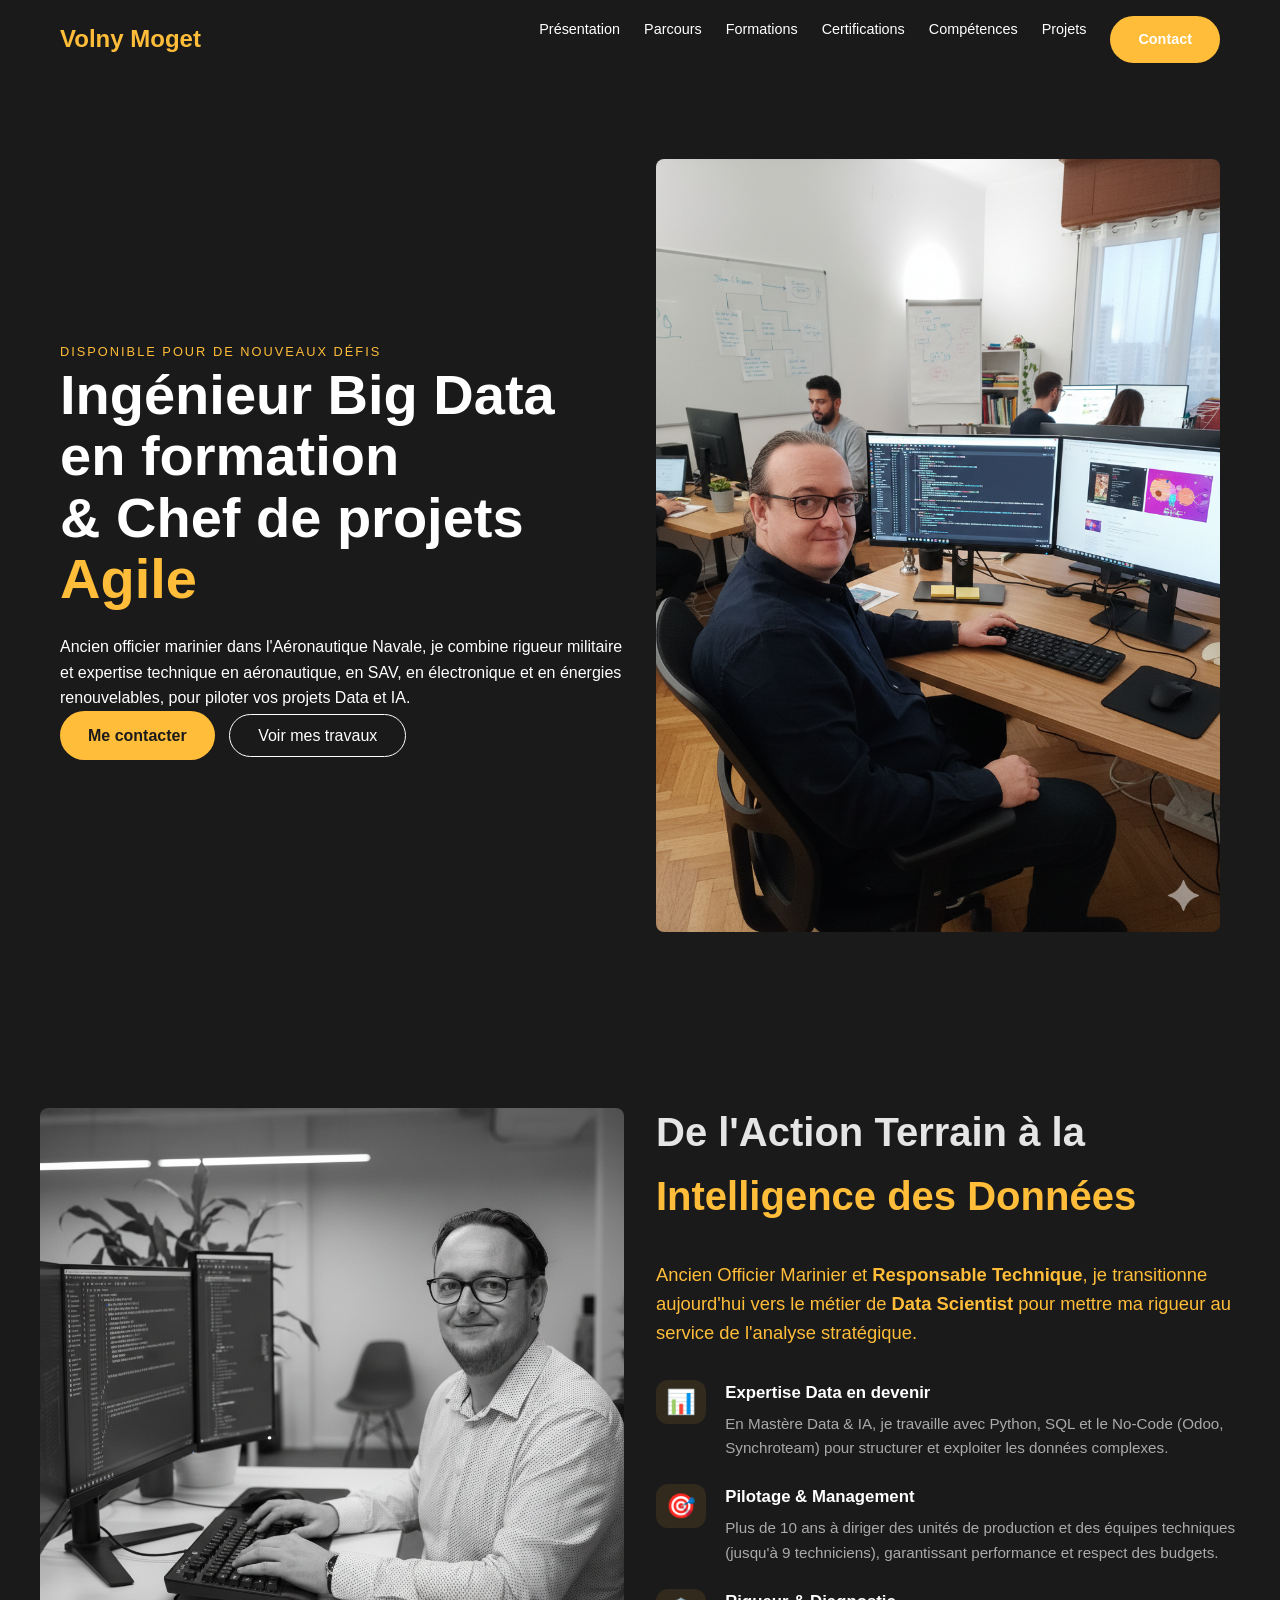
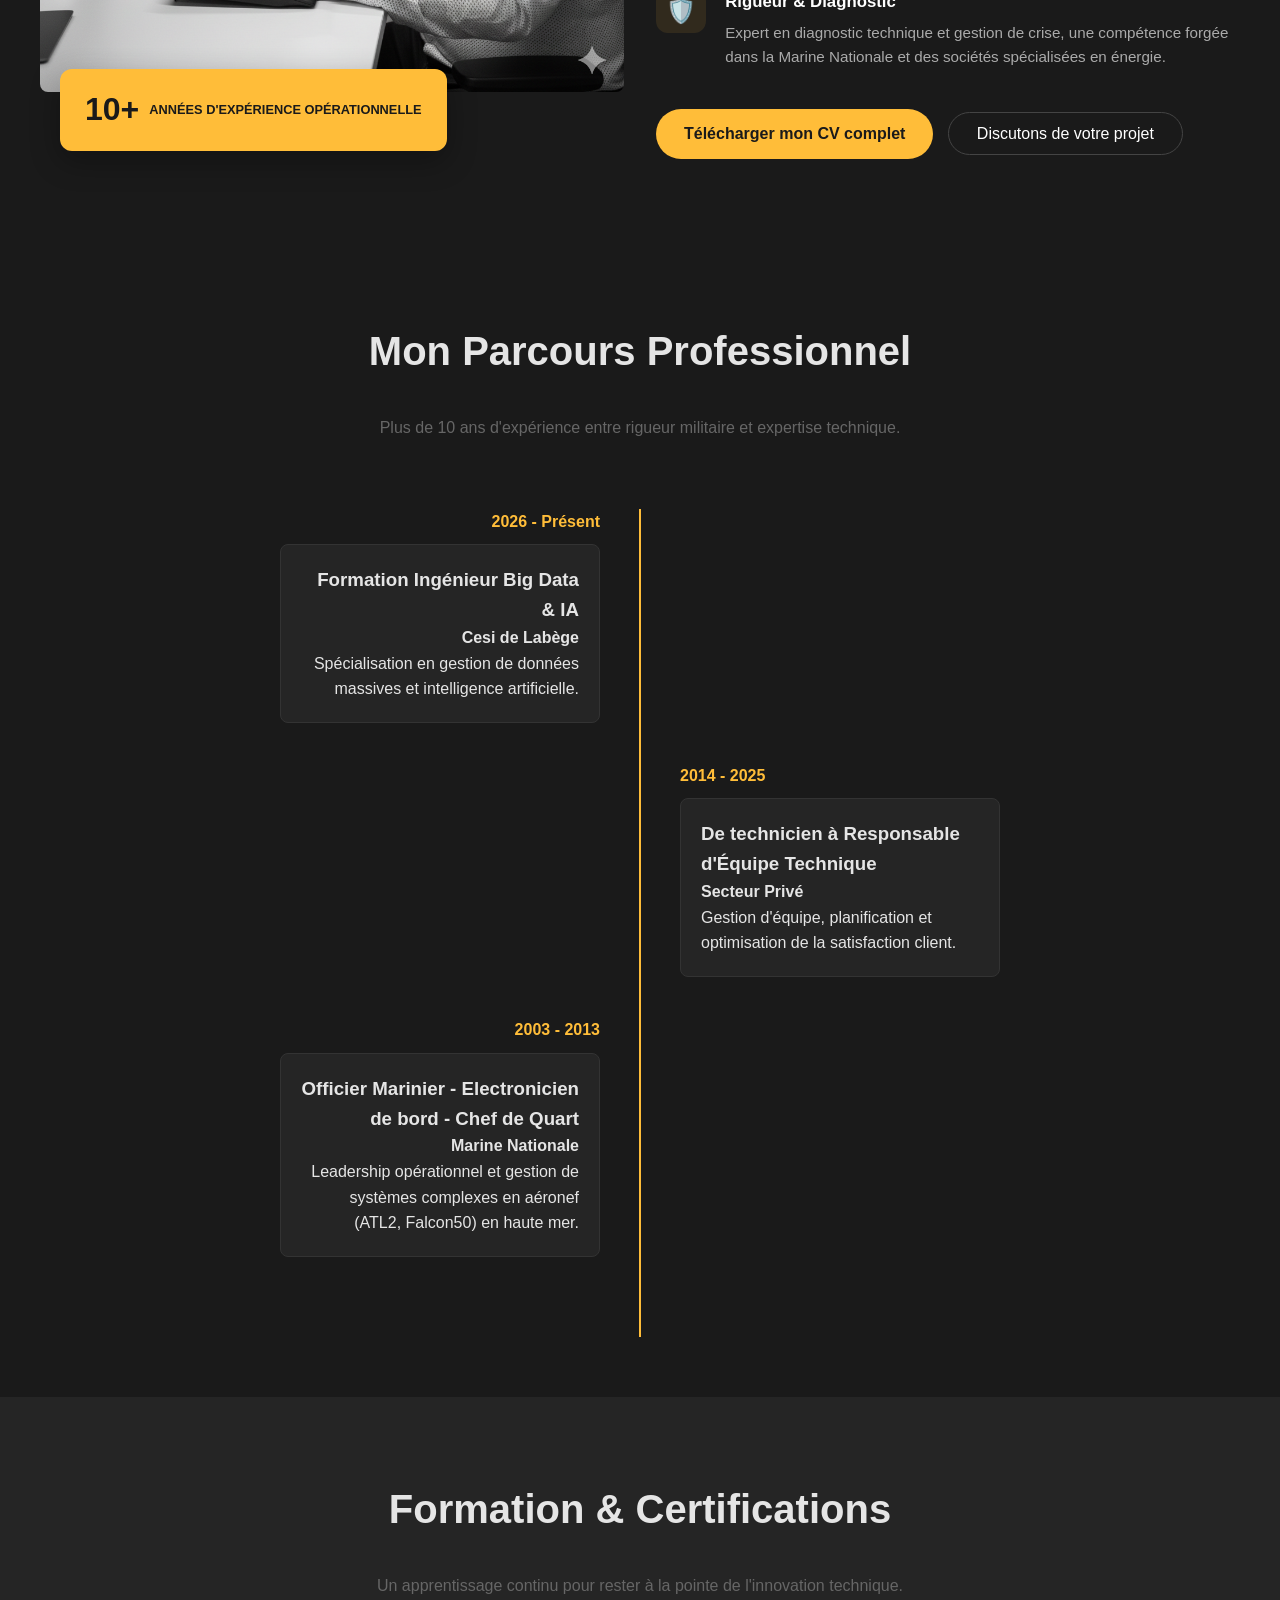
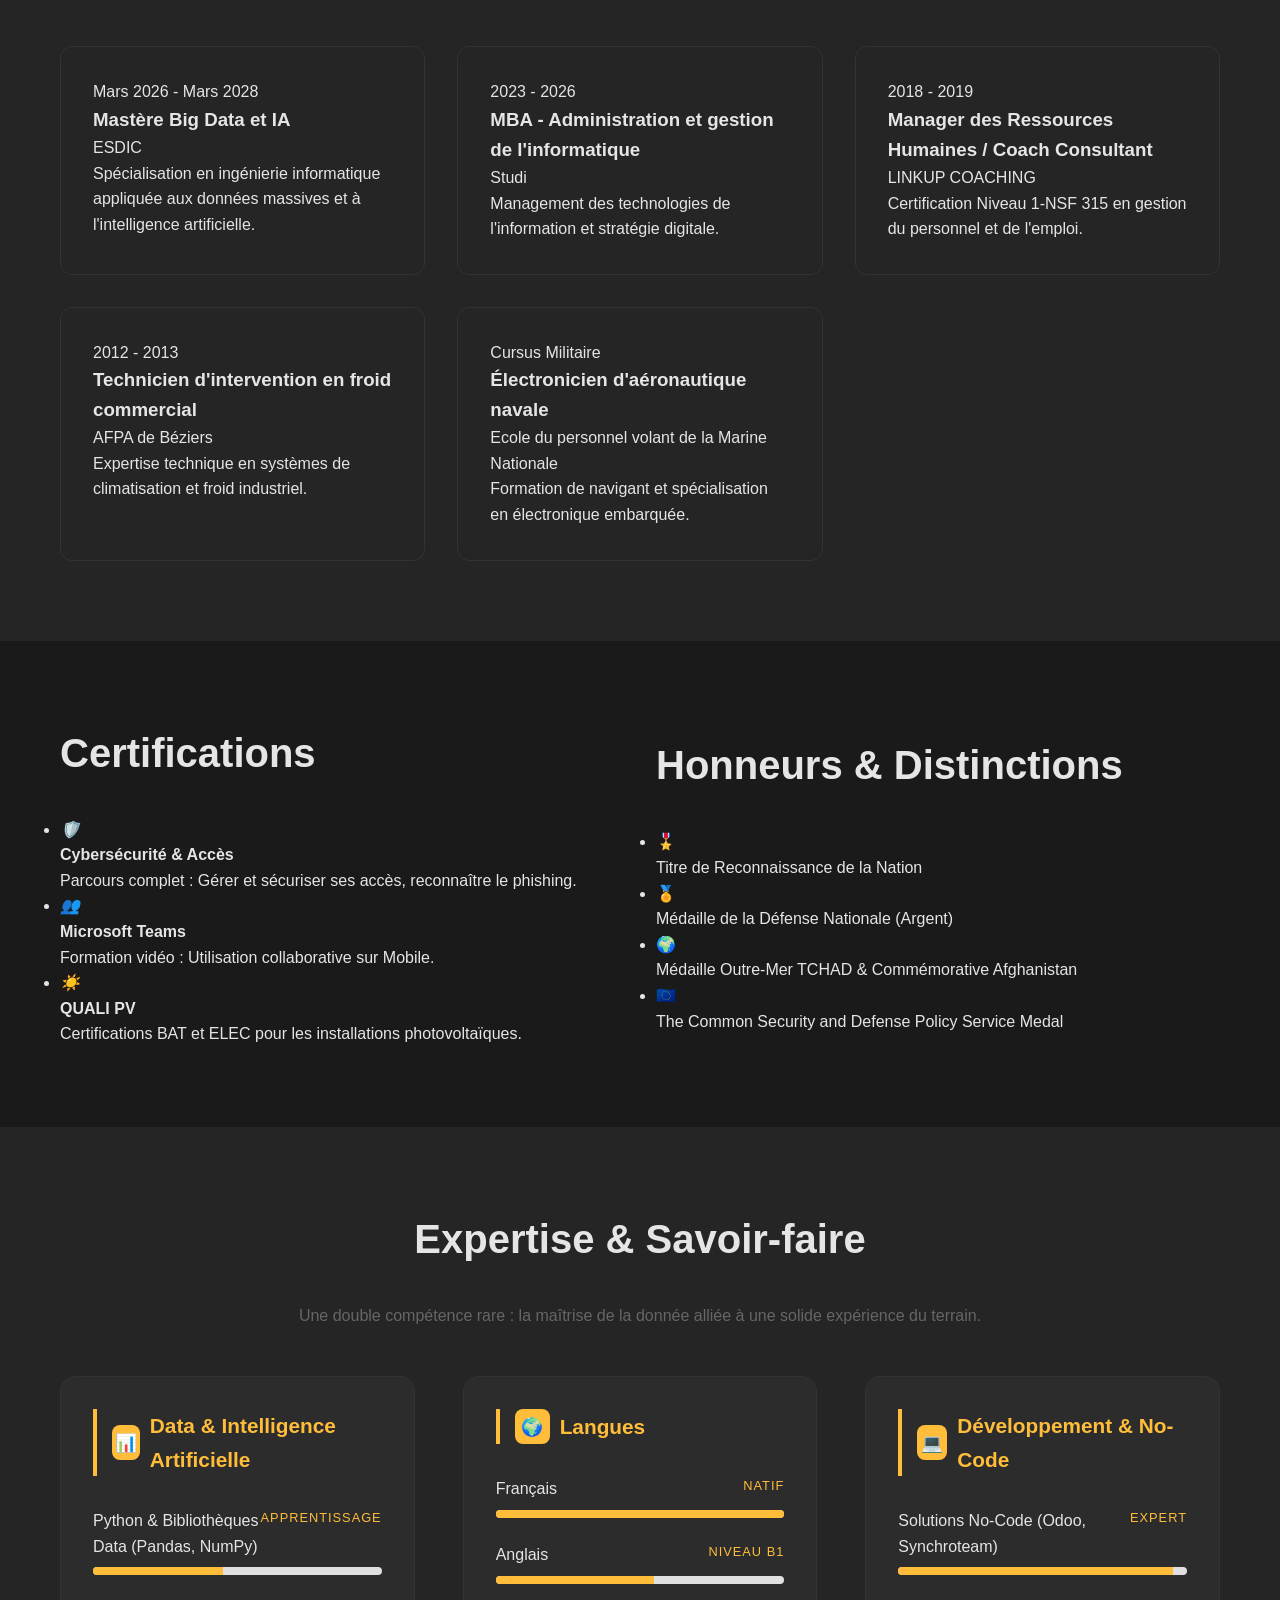
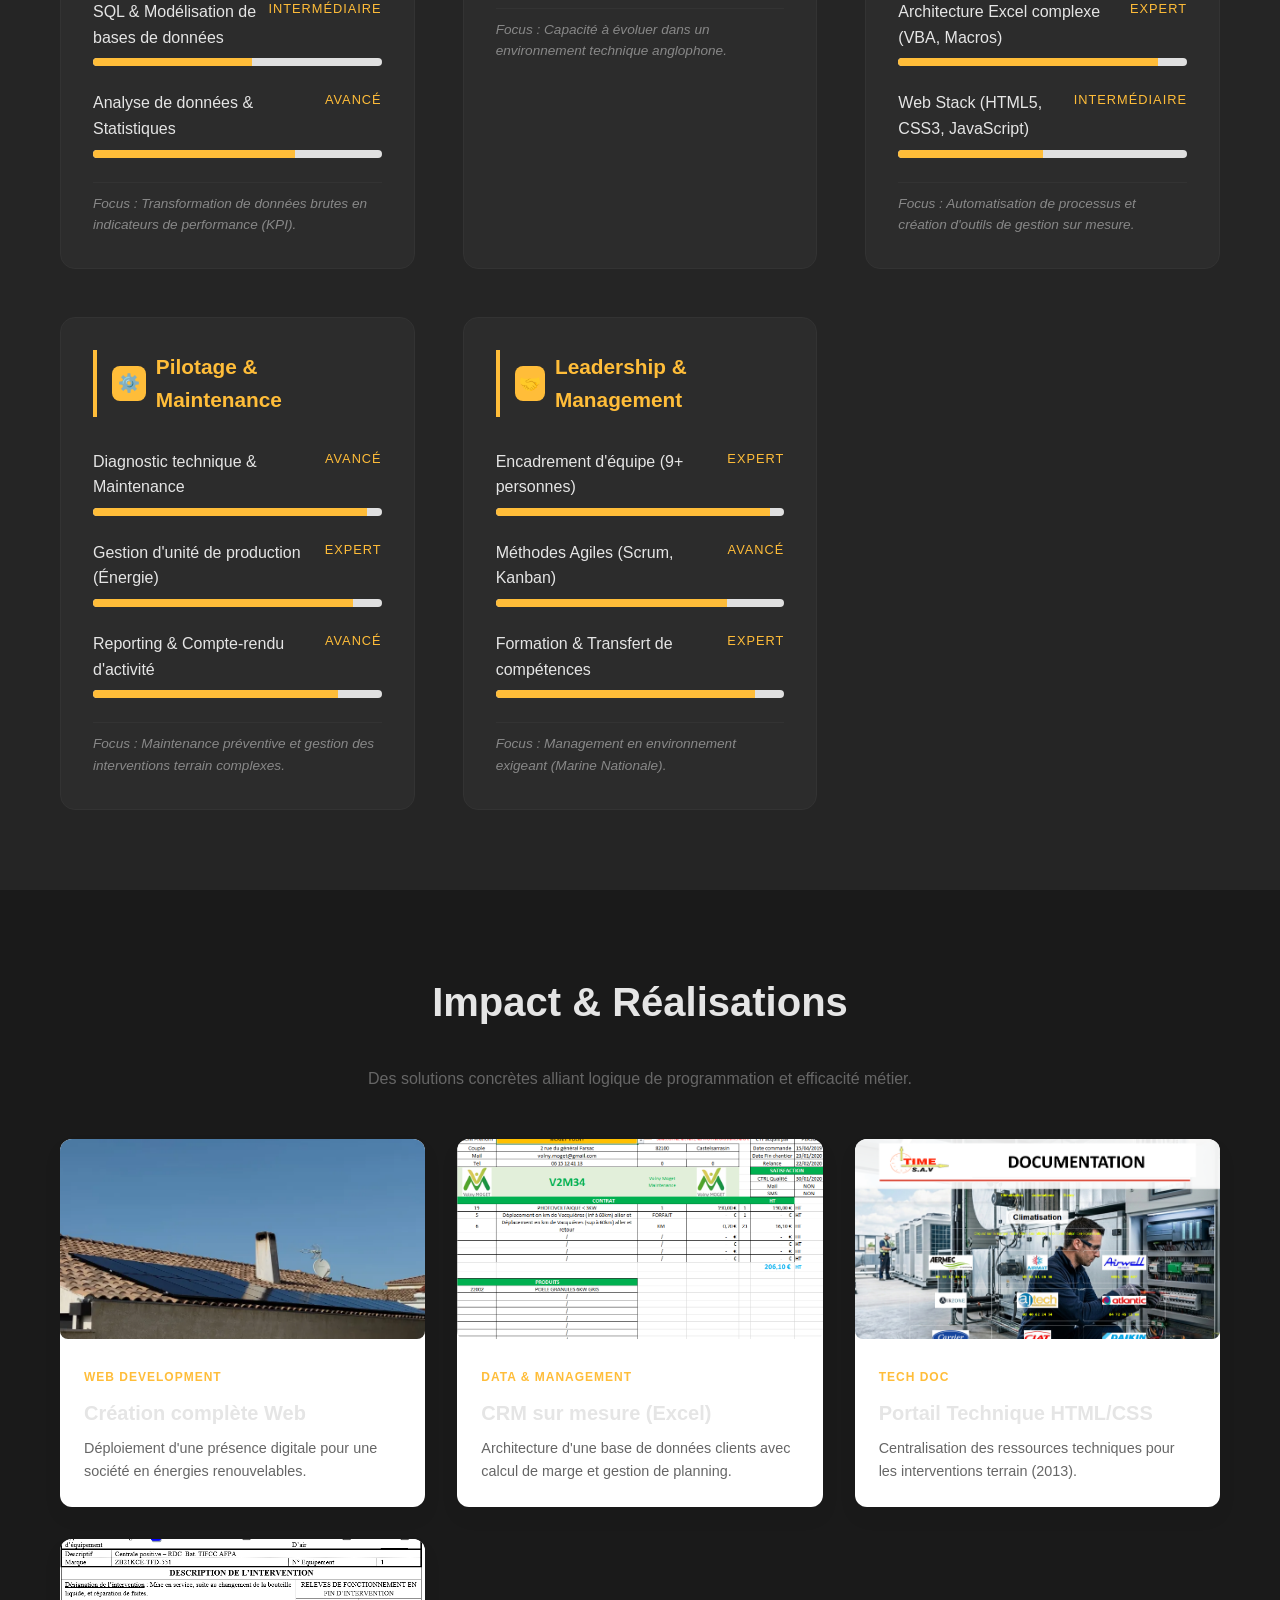
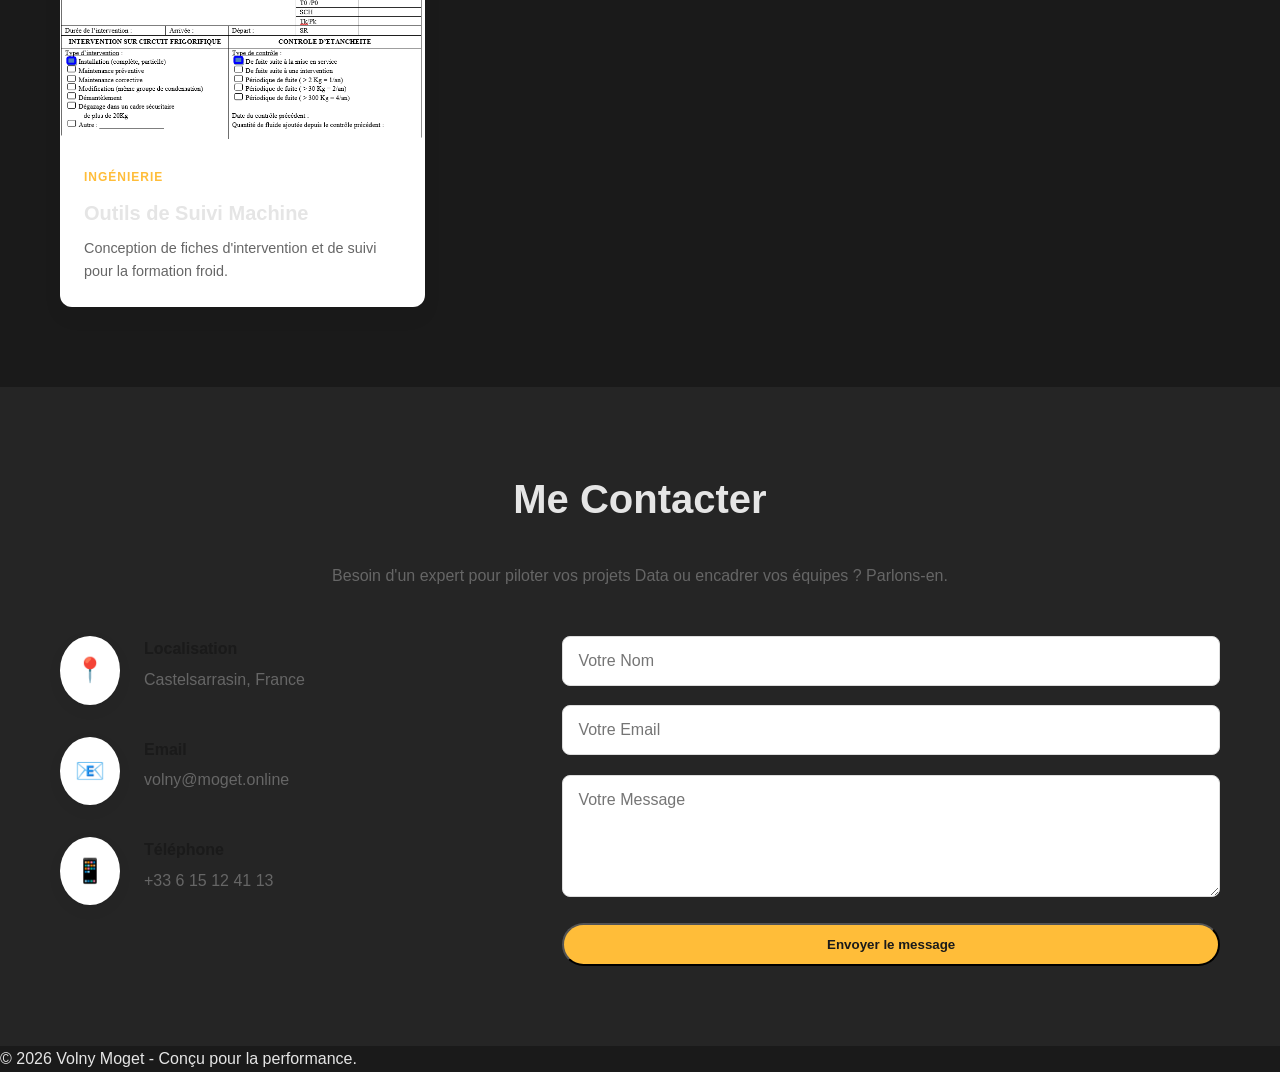
==== index.html @ 65ef3996 "Initial commit" ====
<!DOCTYPE html>
<html lang="fr">
<head>
    <meta charset="UTF-8">
    <meta name="viewport" content="width=device-width, initial-scale=1.0">
    <title>Volny Moget | Ingénieur Big Data & Expert Agile</title>
    <meta name="description" content="Portfolio de Volny Moget, Ingénieur Big Data et Chef de projets Agile. Plus de 10 ans d'expérience en gestion d'équipes et transformation numérique.">
    <link rel="stylesheet" href="style.css">
    <link rel="icon" type="image/png" href="images/favicon.png">
</head>
<body>

    <header class="main-header">
        <nav class="container">
    <a href="images/logo_volny-moget_sans_nom.png" class="logo">Volny Moget</a>
    
    <button class="burger" id="burger-menu" aria-label="Ouvrir le menu">
        <span></span>
        <span></span>
        <span></span>
    </button>

    <ul class="nav-links" id="nav-links">
        <li><a href="#about">Présentation</a></li>
        <li><a href="#resume">Parcours</a></li>
        <li><a href="#education">Formations</a></li>
        <li><a href="#certifications">Certifications</a></li>
        <li><a href="#skills">Compétences</a></li>
        <li><a href="#projects">Projets</a></li>
        <li><a href="#contact" class="btn-primary">Contact</a></li>
    </ul>
</nav>
    </header>

    <main>
        <section id="home" class="hero">
            <div class="container hero-grid">
                <div class="hero-text">
                    <span class="badge">Disponible pour de nouveaux défis</span>
                    <h1>Ingénieur Big Data en formation <br>& Chef de projets <span>Agile</span></h1>
                    <p>Ancien officier marinier dans l'Aéronautique Navale, je combine rigueur militaire et expertise technique en aéronautique, en SAV, en électronique et en énergies renouvelables, pour piloter vos projets Data et IA.</p>
                    <div class="hero-btns">
                        <a href="#contact" class="btn-primary">Me contacter</a>
                        <a href="#projects" class="btn-secondary">Voir mes travaux</a>
                    </div>
                </div>
                <div class="hero-image">
                    <img src="images/volny_ai3.png" alt="Volny Moget - Ingénieur Big Data">
                </div>
            </div>
        </section>

        <section id="about" class="container section">
    <div class="grid-2">
        <div class="about-img">
            <img src="images/volny_ai2.png" alt="Volny Moget">
            <div class="experience-badge">
                <span class="number">10+</span>
                <span class="text">Années d'Expérience Opérationnelle</span>
            </div>
        </div>
        <div class="about-content">
            <h2 class="section-title">De l'Action Terrain à la <span class="highlight">Intelligence des Données</span></h2>
            
            <p class="lead">
                Ancien Officier Marinier et <strong>Responsable Technique</strong>, je transitionne aujourd'hui vers le métier de <strong>Data Scientist</strong> pour mettre ma rigueur au service de l'analyse stratégique.
            </p>

            <div class="about-features">
                <div class="feature-item">
                    <div class="feature-icon">📊</div>
                    <div class="feature-text">
                        <h4>Expertise Data en devenir</h4>
                        <p>En Mastère Data & IA, je travaille avec Python, SQL et le No-Code (Odoo, Synchroteam) pour structurer et exploiter les données complexes.</p>
                    </div>
                </div>
                <div class="feature-item">
                    <div class="feature-icon">🎯</div>
                    <div class="feature-text">
                        <h4>Pilotage & Management</h4>
                        <p>Plus de 10 ans à diriger des unités de production et des équipes techniques (jusqu'à 9 techniciens), garantissant performance et respect des budgets.</p>
                    </div>
                </div>
                <div class="feature-item">
                    <div class="feature-icon">🛡️</div>
                    <div class="feature-text">
                        <h4>Rigueur & Diagnostic</h4>
                        <p>Expert en diagnostic technique et gestion de crise, une compétence forgée dans la Marine Nationale et des sociétés spécialisées en énergie.</p>
                    </div>
                </div>
            </div>

            <div class="cta-group">
                <a href="images/Volny_MOGET_2026_DataIAalternance.pdf" class="btn-primary" download>Télécharger mon CV complet</a>
                <a href="#contact" class="btn-secondary-dark">Discutons de votre projet</a>
            </div>
        </div>
    </div>
</section>
<section id="resume" class="container section">
    <h2 class="section-title center">Mon Parcours Professionnel</h2>
    <p class="section-subtitle center">Plus de 10 ans d'expérience entre rigueur militaire et expertise technique.</p>

    <div class="timeline">
        <div class="timeline-item">
            <div class="timeline-date">2026 - Présent</div>
            <div class="timeline-content">
                <h3>Formation Ingénieur Big Data & IA</h3>
                <p><strong>Cesi de Labège</strong></p>
                <p>Spécialisation en gestion de données massives et intelligence artificielle.</p>
            </div>
        </div>

        <div class="timeline-item">
            <div class="timeline-date">2014 - 2025</div>
            <div class="timeline-content">
                <h3>De technicien à Responsable d'Équipe Technique</h3>
                <p><strong>Secteur Privé</strong></p>
                <p>Gestion d'équipe, planification et optimisation de la satisfaction client.</p>
            </div>
        </div>

        <div class="timeline-item">
            <div class="timeline-date">2003 - 2013</div>
            <div class="timeline-content">
                <h3>Officier Marinier - Electronicien de bord - Chef de Quart</h3>
                <p><strong>Marine Nationale</strong></p>
                <p>Leadership opérationnel et gestion de systèmes complexes en aéronef (ATL2, Falcon50) en haute mer.</p>
            </div>
        </div>
    </div>
</section>
<section id="education" class="section bg-light">
    <div class="container">
        <h2 class="section-title center">Formation & Certifications</h2>
        <p class="section-subtitle center">Un apprentissage continu pour rester à la pointe de l'innovation technique.</p>

        <div class="education-grid">
            <div class="education-card highlight-card">
                <div class="ed-date">Mars 2026 - Mars 2028</div>
                <div class="ed-content">
                    <h3>Mastère Big Data et IA</h3>
                    <p class="school">ESDIC</p>
                    <p class="description">Spécialisation en ingénierie informatique appliquée aux données massives et à l'intelligence artificielle.</p>
                </div>
            </div>

            <div class="education-card">
                <div class="ed-date">2023 - 2026</div>
                <div class="ed-content">
                    <h3>MBA - Administration et gestion de l'informatique</h3>
                    <p class="school">Studi</p>
                    <p class="description">Management des technologies de l'information et stratégie digitale.</p>
                </div>
            </div>

            <div class="education-card">
                <div class="ed-date">2018 - 2019</div>
                <div class="ed-content">
                    <h3>Manager des Ressources Humaines / Coach Consultant</h3>
                    <p class="school">LINKUP COACHING</p>
                    <p class="description">Certification Niveau 1-NSF 315 en gestion du personnel et de l'emploi.</p>
                </div>
            </div>

            <div class="education-card">
                <div class="ed-date">2012 - 2013</div>
                <div class="ed-content">
                    <h3>Technicien d'intervention en froid commercial</h3>
                    <p class="school">AFPA de Béziers</p>
                    <p class="description">Expertise technique en systèmes de climatisation et froid industriel.</p>
                </div>
            </div>

            <div class="education-card">
                <div class="ed-date">Cursus Militaire</div>
                <div class="ed-content">
                    <h3>Électronicien d'aéronautique navale</h3>
                    <p class="school">Ecole du personnel volant de la Marine Nationale</p>
                    <p class="description">Formation de navigant et spécialisation en électronique embarquée.</p>
                </div>
            </div>
        </div>
    </div>
</section>
<section id="certifications" class="section">
    <div class="container">
        <div class="grid-2">
            <div class="cert-block">
                <h2 class="section-title">Certifications</h2>
                <ul class="cert-list">
                    <li>
                        <i class="icon">🛡️</i>
                        <div>
                            <h4>Cybersécurité & Accès</h4>
                            <p>Parcours complet : Gérer et sécuriser ses accès, reconnaître le phishing.</p>
                        </div>
                    </li>
                    <li>
                        <i class="icon">👥</i>
                        <div>
                            <h4>Microsoft Teams</h4>
                            <p>Formation vidéo : Utilisation collaborative sur Mobile.</p>
                        </div>
                    </li>
                    <li>
                        <i class="icon">☀️</i>
                        <div>
                            <h4>QUALI PV</h4>
                            <p>Certifications BAT et ELEC pour les installations photovoltaïques.</p>
                        </div>
                    </li>
                </ul>
            </div>

            <div class="honor-block">
                <h2 class="section-title">Honneurs & Distinctions</h2>
                <ul class="honor-list">
                    <li>
                        <span class="medal-icon">🎖️</span>
                        <p>Titre de Reconnaissance de la Nation</p>
                    </li>
                    <li>
                        <span class="medal-icon">🏅</span>
                        <p>Médaille de la Défense Nationale (Argent)</p>
                    </li>
                    <li>
                        <span class="medal-icon">🌍</span>
                        <p>Médaille Outre-Mer TCHAD & Commémorative Afghanistan</p>
                    </li>
                    <li>
                        <span class="medal-icon">🇪🇺</span>
                        <p>The Common Security and Defense Policy Service Medal</p>
                    </li>
                </ul>
            </div>
        </div>
    </div>
</section>

<section id="skills" class="section bg-light">
    <div class="container">
        <h2 class="section-title center">Expertise & Savoir-faire</h2>
        <p class="section-subtitle center">Une double compétence rare : la maîtrise de la donnée alliée à une solide expérience du terrain.</p>
        
        <div class="skills-wrapper">
            <div class="skill-category">
                <h3><i class="icon">📊</i>Data & Intelligence Artificielle</h3>
                <div class="skill-item">
                    <div class="skill-info"><span>Python & Bibliothèques Data (Pandas, NumPy)</span><span>Apprentissage</span></div>
                    <div class="progress-line" data-width="45%"><span></span></div>
                </div>
                <div class="skill-item">
                    <div class="skill-info"><span>SQL & Modélisation de bases de données</span><span>Intermédiaire</span></div>
                    <div class="progress-line" data-width="55%"><span></span></div>
                </div>
                <div class="skill-item">
                    <div class="skill-info"><span>Analyse de données & Statistiques</span><span>Avancé</span></div>
                    <div class="progress-line" data-width="70%"><span></span></div>
                </div>
                <p class="category-details">Focus : Transformation de données brutes en indicateurs de performance (KPI).</p>
            </div>
            <div class="skill-category">
                <h3><i class="icon">🌍</i> Langues</h3>
                <div class="skill-item">
                    <div class="skill-info"><span>Français</span><span>Natif</span></div>
                    <div class="progress-line" data-width="100%"><span></span></div>
                </div>
                <div class="skill-item">
                    <div class="skill-info"><span>Anglais</span><span>Niveau B1</span></div>
                    <div class="progress-line" data-width="55%"><span></span></div>
                </div>
                <p class="category-details">Focus : Capacité à évoluer dans un environnement technique anglophone.</p>
            </div>
            <div class="skill-category">
                <h3><i class="icon">💻</i> Développement & No-Code</h3>
                <div class="skill-item">
                    <div class="skill-info"><span>Solutions No-Code (Odoo, Synchroteam)</span><span>Expert</span></div>
                    <div class="progress-line" data-width="95%"><span></span></div>
                </div>
                <div class="skill-item">
                    <div class="skill-info"><span>Architecture Excel complexe (VBA, Macros)</span><span>Expert</span></div>
                    <div class="progress-line" data-width="90%"><span></span></div>
                </div>
                <div class="skill-item">
                    <div class="skill-info"><span>Web Stack (HTML5, CSS3, JavaScript)</span><span>Intermédiaire</span></div>
                    <div class="progress-line" data-width="50%"><span></span></div>
                </div>
                <p class="category-details">Focus : Automatisation de processus et création d'outils de gestion sur mesure.</p>
            </div>

            <div class="skill-category">
                <h3><i class="icon">⚙️</i> Pilotage & Maintenance</h3>
                <div class="skill-item">
                    <div class="skill-info"><span>Diagnostic technique & Maintenance</span><span>Avancé</span></div>
                    <div class="progress-line" data-width="95%"><span></span></div>
                </div>
                <div class="skill-item">
                    <div class="skill-info"><span>Gestion d'unité de production (Énergie)</span><span>Expert</span></div>
                    <div class="progress-line" data-width="90%"><span></span></div>
                </div>
                <div class="skill-item">
                    <div class="skill-info"><span>Reporting & Compte-rendu d'activité</span><span>Avancé</span></div>
                    <div class="progress-line" data-width="85%"><span></span></div>
                </div>
                <p class="category-details">Focus : Maintenance préventive et gestion des interventions terrain complexes.</p>
            </div>

            <div class="skill-category">
                <h3><i class="icon">🤝</i> Leadership & Management</h3>
                <div class="skill-item">
                    <div class="skill-info"><span>Encadrement d'équipe (9+ personnes)</span><span>Expert</span></div>
                    <div class="progress-line" data-width="95%"><span></span></div>
                </div>
                <div class="skill-item">
                    <div class="skill-info"><span>Méthodes Agiles (Scrum, Kanban)</span><span>Avancé</span></div>
                    <div class="progress-line" data-width="80%"><span></span></div>
                </div>
                <div class="skill-item">
                    <div class="skill-info"><span>Formation & Transfert de compétences</span><span>Expert</span></div>
                    <div class="progress-line" data-width="90%"><span></span></div>
                </div>
                <p class="category-details">Focus : Management en environnement exigeant (Marine Nationale).</p>
            </div>
        </div>
    </div>
</section>

<section id="projects" class="section">
    <div class="container">
        <h2 class="section-title center">Impact & Réalisations</h2>
        <p class="section-subtitle center">Des solutions concrètes alliant logique de programmation et efficacité métier.</p>
        
        <div class="projects-grid">
            <article class="project-card">
                <div class="project-image">
                    <img src="images/v2m34.png" alt="Capture du site V2M34">
                    <div class="project-overlay">
                        <a href="https://v2m34.wordpress.com/" target="_blank" class="btn-view">Voir le site</a>
                    </div>
                </div>
                <div class="project-info">
                    <span class="project-tag">Web Development</span>
                    <h3>Création complète Web</h3>
                    <p>Déploiement d'une présence digitale pour une société en énergies renouvelables.</p>
                </div>
            </article>

            <article class="project-card">
                <div class="project-image">
                    <img src="images/crm-gestion-clients-volny-moget.png" alt="Interface CRM Excel">
                    <div class="project-overlay">
                        <a href="assets/crm_clients.xlsx" download class="btn-view">Télécharger l'outil</a>
                    </div>
                </div>
                <div class="project-info">
                    <span class="project-tag">Data & Management</span>
                    <h3>CRM sur mesure (Excel)</h3>
                    <p>Architecture d'une base de données clients avec calcul de marge et gestion de planning.</p>
                </div>
            </article>

            <article class="project-card">
                <div class="project-image">
                    <img src="images/timesav.png" alt="Documentation technique Time SAV">
                    <div class="project-overlay">
                        <a href="Documentation_TIME_SAV/index.html" target="_blank" class="btn-view">Consulter la doc</a>
                    </div>
                </div>
                <div class="project-info">
                    <span class="project-tag">Tech Doc</span>
                    <h3>Portail Technique HTML/CSS</h3>
                    <p>Centralisation des ressources techniques pour les interventions terrain (2013).</p>
                </div>
            </article>

            <article class="project-card">
                <div class="project-image">
                    <img src="images/fiche_intervention_afpa.png" alt="Fiches d'intervention AFPA">
                    <div class="project-overlay">
                        <a href="assets/fi_vierge.doc" download class="btn-view">Voir un exemple</a>
                    </div>
                </div>
                <div class="project-info">
                    <span class="project-tag">Ingénierie</span>
                    <h3>Outils de Suivi Machine</h3>
                    <p>Conception de fiches d'intervention et de suivi pour la formation froid.</p>
                </div>
            </article>
            </div>
    </div>
</section>

<section id="contact" class="section bg-light">
    <div class="container">
        <h2 class="section-title center">Me Contacter</h2>
        <p class="section-subtitle center">Besoin d'un expert pour piloter vos projets Data ou encadrer vos équipes ? Parlons-en.</p>

        <div class="contact-grid">
            <div class="contact-info">
                <div class="info-item">
                    <div class="icon">📍</div>
                    <div class="info-text">
                        <h4>Localisation</h4>
                        <p>Castelsarrasin, France</p>
                    </div>
                </div>
                <div class="info-item">
                    <div class="icon">📧</div>
                    <div class="info-text">
                        <h4>Email</h4>
                        <p><a href="mailto:volny@moget.online">volny@moget.online</a></p>
                    </div>
                </div>
                <div class="info-item">
                    <div class="icon">📱</div>
                    <div class="info-text">
                        <h4>Téléphone</h4>
                        <p>+33 6 15 12 41 13</p>
                    </div>
                </div>
            </div>

            <form action="https://formspree.io/f/ton-id" method="POST" class="contact-form">
                <div class="form-group">
                    <input type="text" name="name" placeholder="Votre Nom" required aria-label="Nom">
                </div>
                <div class="form-group">
                    <input type="email" name="email" placeholder="Votre Email" required aria-label="Email">
                </div>
                <div class="form-group">
                    <textarea name="message" rows="5" placeholder="Votre Message" required aria-label="Message"></textarea>
                </div>
                <button type="submit" class="btn-primary">Envoyer le message</button>
            </form>
        </div>
    </div>
</section>
    </main>

    <footer class="main-footer">
        <p>&copy; 2026 Volny Moget - Conçu pour la performance.</p>
    </footer>
<script src="script.js"></script>
</body>
</html>
---- style.css ----
/* --- VARIABLES & BASE --- */
:root {
    --primary: #ffbd39;
    --dark: #1a1a1a;
    --darker: #111111;
    --light: #252525;
    --text: #e5e5e5;
    --white: #ffffff;
    --gap: 2rem;
}
/* Reset de base */
* { margin: 0; padding: 0; box-sizing: border-box; }
html { scroll-behavior: smooth; }
body {font-family: 'Poppins', sans-serif; line-height: 1.6; color: var(--text); background: var(--dark); margin: 0;}

.container { max-width: 1200px; margin: 0 auto; padding: 0 20px; }
img { max-width: 100%; height: auto; border-radius: 8px; }

/* Header & Nav */
.main-header { background: var(--dark); padding: 1rem 0; position: sticky; top: 0; z-index: 1000; }
.main-header nav { display: flex; justify-content: space-between; align-items: center; }
.logo { color: var(--primary); font-size: 1.5rem; font-weight: 700; text-decoration: none; }
.nav-links { display: flex; list-style: none; gap: 1.5rem; }
.nav-links a { color: var(--white); text-decoration: none; font-size: 0.9rem; transition: 0.3s; }
.nav-links a:hover { color: var(--primary); }

/* Hero Section */
.hero { background: var(--dark); color: var(--white); padding: 5rem 0; min-height: 80vh; display: flex; align-items: center; }
.hero-grid { display: grid; grid-template-columns: 1fr 1fr; gap: var(--gap); align-items: center; }
.hero-text h1 { font-size: 3.5rem; line-height: 1.1; margin-bottom: 1.5rem; }
.hero-text h1 span { color: var(--primary); }
.badge { color: var(--primary); text-transform: uppercase; letter-spacing: 2px; font-size: 0.8rem; }

/* Boutons */
.btn-primary { background: var(--primary); color: var(--dark); padding: 12px 28px; border-radius: 50px; text-decoration: none; font-weight: 600; display: inline-block; transition: 0.3s; }
.btn-secondary { border: 1px solid var(--white); color: var(--white); padding: 12px 28px; border-radius: 50px; text-decoration: none; margin-left: 10px; transition: 0.3s; }
.btn-primary:hover { transform: translateY(-3px); box-shadow: 0 5px 15px rgba(255,189,57,0.4); }
img { max-width: 100%; height: auto; border-radius: 8px; }
.center { text-align: center; }

/* Style du bouton burger */
.burger {display: none; flex-direction: column; gap: 5px; background: none; border: none; cursor: pointer; z-index: 1001;}
.burger span { display: block; width: 25px; height: 3px; background: var(--primary);transition: 0.3s;}

/* Grilles & Sections */
.section { padding: 5rem 0; }
.bg-light { background: var(--light); }
.grid-2 { display: grid; grid-template-columns: 1fr 1fr; gap: var(--gap); align-items: center; }
.section-title { font-size: 2.5rem; margin-bottom: 2rem; position: relative; }
.center { text-align: center; }

/* About*/
.lead {font-size: 1.15rem; color: var(--primary); margin-bottom: 2rem; line-height: 1.6;}
.about-features { display: flex; flex-direction: column; gap: 1.5rem; margin-bottom: 2.5rem;}
.feature-item { display: flex; gap: 1.2rem; align-items: flex-start;}
.feature-icon { font-size: 1.5rem; background: rgba(255, 189, 57, 0.1); padding: 10px; border-radius: 12px; line-height: 1;}
.feature-text h4 { color: var(--white); margin-bottom: 5px; font-size: 1.05rem;}
.feature-text p {font-size: 0.95rem; color: #aaa; margin: 0;}
.highlight {color: var(--primary);}
.experience-badge { background: var(--primary); color: var(--dark); display: flex; align-items: center; gap: 10px;padding: 15px 25px; border-radius: 12px; width: fit-content; margin-top: -30px; margin-left: 20px; position: relative; z-index: 2;box-shadow: 0 10px 30px rgba(0,0,0,0.3);}
.experience-badge .number { font-size: 2rem; font-weight: 800;}
.experience-badge .text { font-size: 0.8rem; font-weight: 600; text-transform: uppercase; line-height: 1.2;}
.btn-secondary-dark { border: 1px solid #444; color: var(--white); padding: 12px 28px; border-radius: 50px; text-decoration: none; margin-left: 10px;transition: 0.3s;}
.btn-secondary-dark:hover {  background: #333; border-color: var(--primary);}

/* Skills */
.section-subtitle { margin-bottom: 3rem; color: #666; }
.skills-wrapper { display: grid; grid-template-columns: repeat(auto-fit, minmax(350px, 1fr)); gap: 3rem;}
.skill-category h3 { color: var(--primary); margin-bottom: 1.5rem; border-left: 4px solid var(--primary); padding-left: 15px; display: flex; align-items: center; gap: 10px; font-size: 1.3rem; margin-bottom: 2rem;}
.skill-item { margin-bottom: 1.5rem; }
.skill-info { display: flex; justify-content: space-between; margin-bottom: 8px; font-weight: 500;}
.progress-line { height: 8px; width: 100%; background: #e0e0e0;border-radius: 10px; position: relative; overflow: hidden;}
.progress-line span {height: 100%;background: var(--primary);position: absolute;left: 0;top: 0; width: 0; /* Animé via JS */ transition: width 1.5s cubic-bezier(0.1, 0.42, 0.41, 1);}
.skill-category {background: rgba(255, 255, 255, 0.03); padding: 2rem;border-radius: 15px;border: 1px solid #333; transition: 0.3s;}
.skill-category:hover { border-color: var(--primary); transform: translateY(-5px);}
.skill-category .icon { font-style: normal; background: var(--primary);color: var(--dark); width: 35px; height: 35px; display: flex; justify-content: center; align-items: center; border-radius: 8px; font-size: 1.1rem;}
.category-details { margin-top: 1.5rem; font-size: 0.85rem; color: #888; font-style: italic; border-top: 1px solid #333;padding-top: 10px;}
.skill-info span:last-child { font-size: 0.8rem; color: var(--primary); text-transform: uppercase; letter-spacing: 1px;}

/* --- CERTIFICATIONS & PHOTO GRID --- */
.cert-honors-grid { display: grid; grid-template-columns: 1fr 280px 1fr; gap: 2rem;align-items: center; margin-top: 3rem;}
.img-vertical { width: 100%; max-width: 240px; border-radius: 12px; border: 2px solid var(--primary); display: block; margin: 0 auto;}
.photo-legend { text-align: center; margin-top: 15px; }
.photo-legend .rank { color: var(--primary); font-weight: bold; text-transform: uppercase; }

/* --- SECTION PARCOURS (Timeline) --- */
.timeline { position: relative; max-width: 800px; margin: 0 auto; padding: 20px 0; }
.timeline::before { content: ''; position: absolute; left: 50%; width: 2px; height: 100%; background: var(--primary); transform: translateX(-50%); }
.timeline-item { margin-bottom: 40px; position: relative; width: 50%; padding: 0 40px; }
.timeline-item:nth-child(odd) { left: 0; text-align: right; }
.timeline-item:nth-child(even) { left: 50%; text-align: left; }
.timeline-date { color: var(--primary); font-weight: bold; margin-bottom: 10px; }
.timeline-content { background: var(--light); padding: 20px; border-radius: 8px; border: 1px solid #333; }

/* --- SECTION FORMATIONS (Cards) --- */
.education-grid { display: grid; grid-template-columns: repeat(auto-fit, minmax(300px, 1fr)); gap: 2rem; margin-top: 2rem; }
.education-card { background: var(--light); padding: 2rem; border-radius: 12px; border: 1px solid #333; transition: 0.3s; }
.education-card:hover { border-color: var(--primary); transform: translateY(-5px); }

/* Projets  */
.projects-grid { display: grid; grid-template-columns: repeat(auto-fit, minmax(280px, 1fr)); gap: 2rem; margin-top: 3rem;}
.project-card { background: var(--white); border-radius: 12px; overflow: hidden; box-shadow: 0 10px 20px rgba(0,0,0,0.05); transition: transform 0.3s ease;}
.project-card:hover { transform: translateY(-10px); }
.project-image { position: relative; height: 200px; overflow: hidden;}
.project-image img { width: 100%; height: 100%; object-fit: cover;}
.project-overlay { position: absolute; top: 0; left: 0; width: 100%; height: 100%; background: rgba(26, 26, 26, 0.8); display: flex; justify-content: center; align-items: center; opacity: 0;transition: opacity 0.3s ease;}
.project-card:hover .project-overlay { opacity: 1; }
.btn-view {background: var(--primary); color: var(--dark); padding: 10px 20px; border-radius: 5px; text-decoration: none; font-weight: 600;}
.project-info { padding: 1.5rem; }
.project-tag { font-size: 0.75rem; color: var(--primary); text-transform: uppercase; font-weight: 700; letter-spacing: 1px;}
.project-info h3 { margin: 0.5rem 0; font-size: 1.25rem; }
.project-info p { font-size: 0.9rem; color: #666; }

/*   Contact   */
.contact-grid { display: grid; grid-template-columns: 1fr 1.5fr; gap: 4rem; margin-top: 3rem;}
.contact-info { display: flex; flex-direction: column; gap: 2rem;}
.info-item { display: flex; align-items: flex-start; gap: 1.5rem;}
.info-item .icon {font-size: 1.5rem; background: var(--white); padding: 15px; border-radius: 50%; box-shadow: 0 5px 15px rgba(0,0,0,0.05);}
.info-item h4 { margin-bottom: 5px; color: var(--dark); }
.info-item p, .info-item a { color: #666; text-decoration: none; }
.contact-form { display: flex; flex-direction: column; gap: 1.2rem;}
.form-group input, .form-group textarea { width: 100%; padding: 15px; border: 1px solid #ddd; border-radius: 8px; font-family: inherit; font-size: 1rem; transition: 0.3s;}
.form-group input:focus, .form-group textarea:focus { border-color: var(--primary); outline: none; box-shadow: 0 0 0 3px rgba(255,189,57,0.1);@media (max-width: 768px) {
    .contact-grid { grid-template-columns: 1fr; gap: 2.5rem; }
}

.main-footer { text-align: center; padding: 2rem 0; border-top: 1px solid #333; color: #777; }


/* Responsive */
@media (max-width: 992px) {
    .cert-honors-grid { grid-template-columns: 1fr; text-align: center; }
    .skills-wrapper { grid-template-columns: 1fr; }
}

/* Version Mobile */
@media (max-width: 768px) {
    .burger { display: flex; }

    .nav-links {
        position: fixed;
        top: 0;
        right: -100%; /* Caché par défaut */
        bottom: 0;
        width: 70%;
        background: var(--dark);
        flex-direction: column;
        justify-content: center;
        align-items: center;
        transition: 0.4s;
        box-shadow: -5px 0 15px rgba(0,0,0,0.5);
    }

    .nav-links.active { right: 0; } /* Affiché */
}
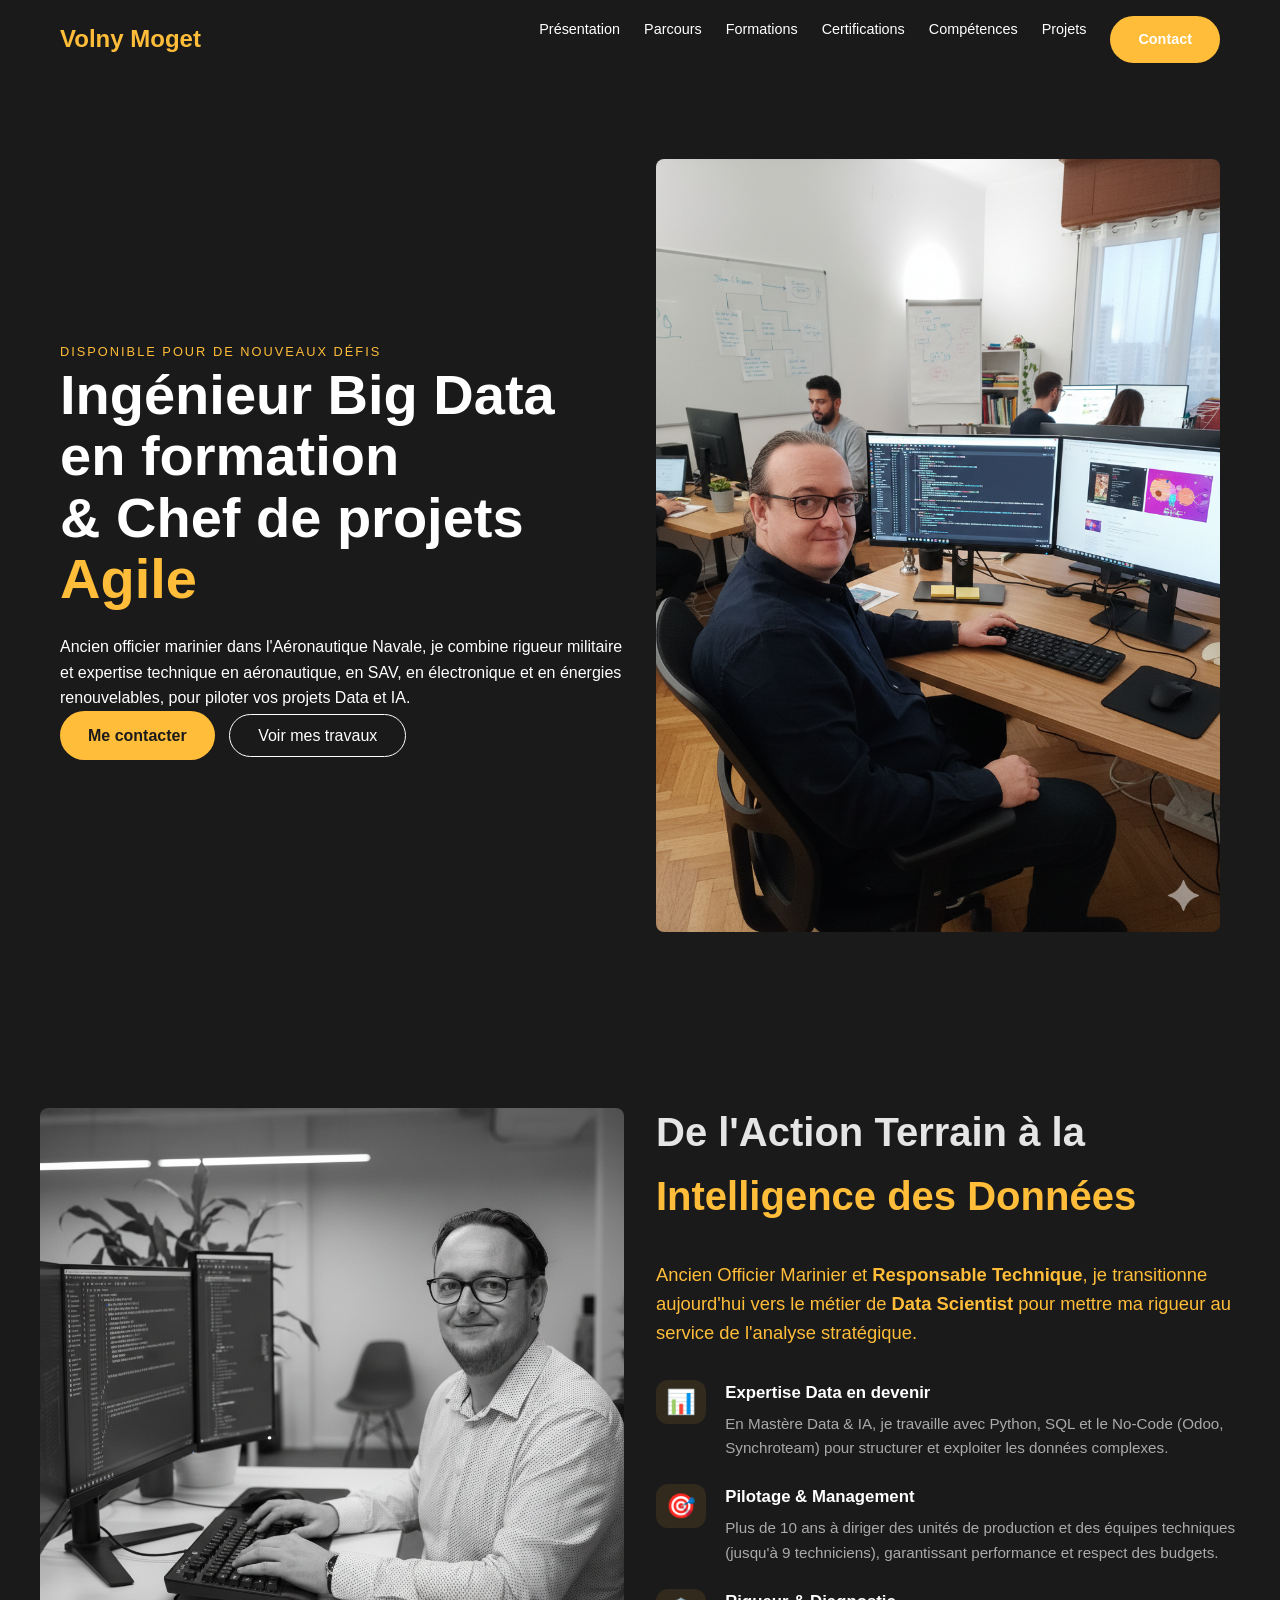
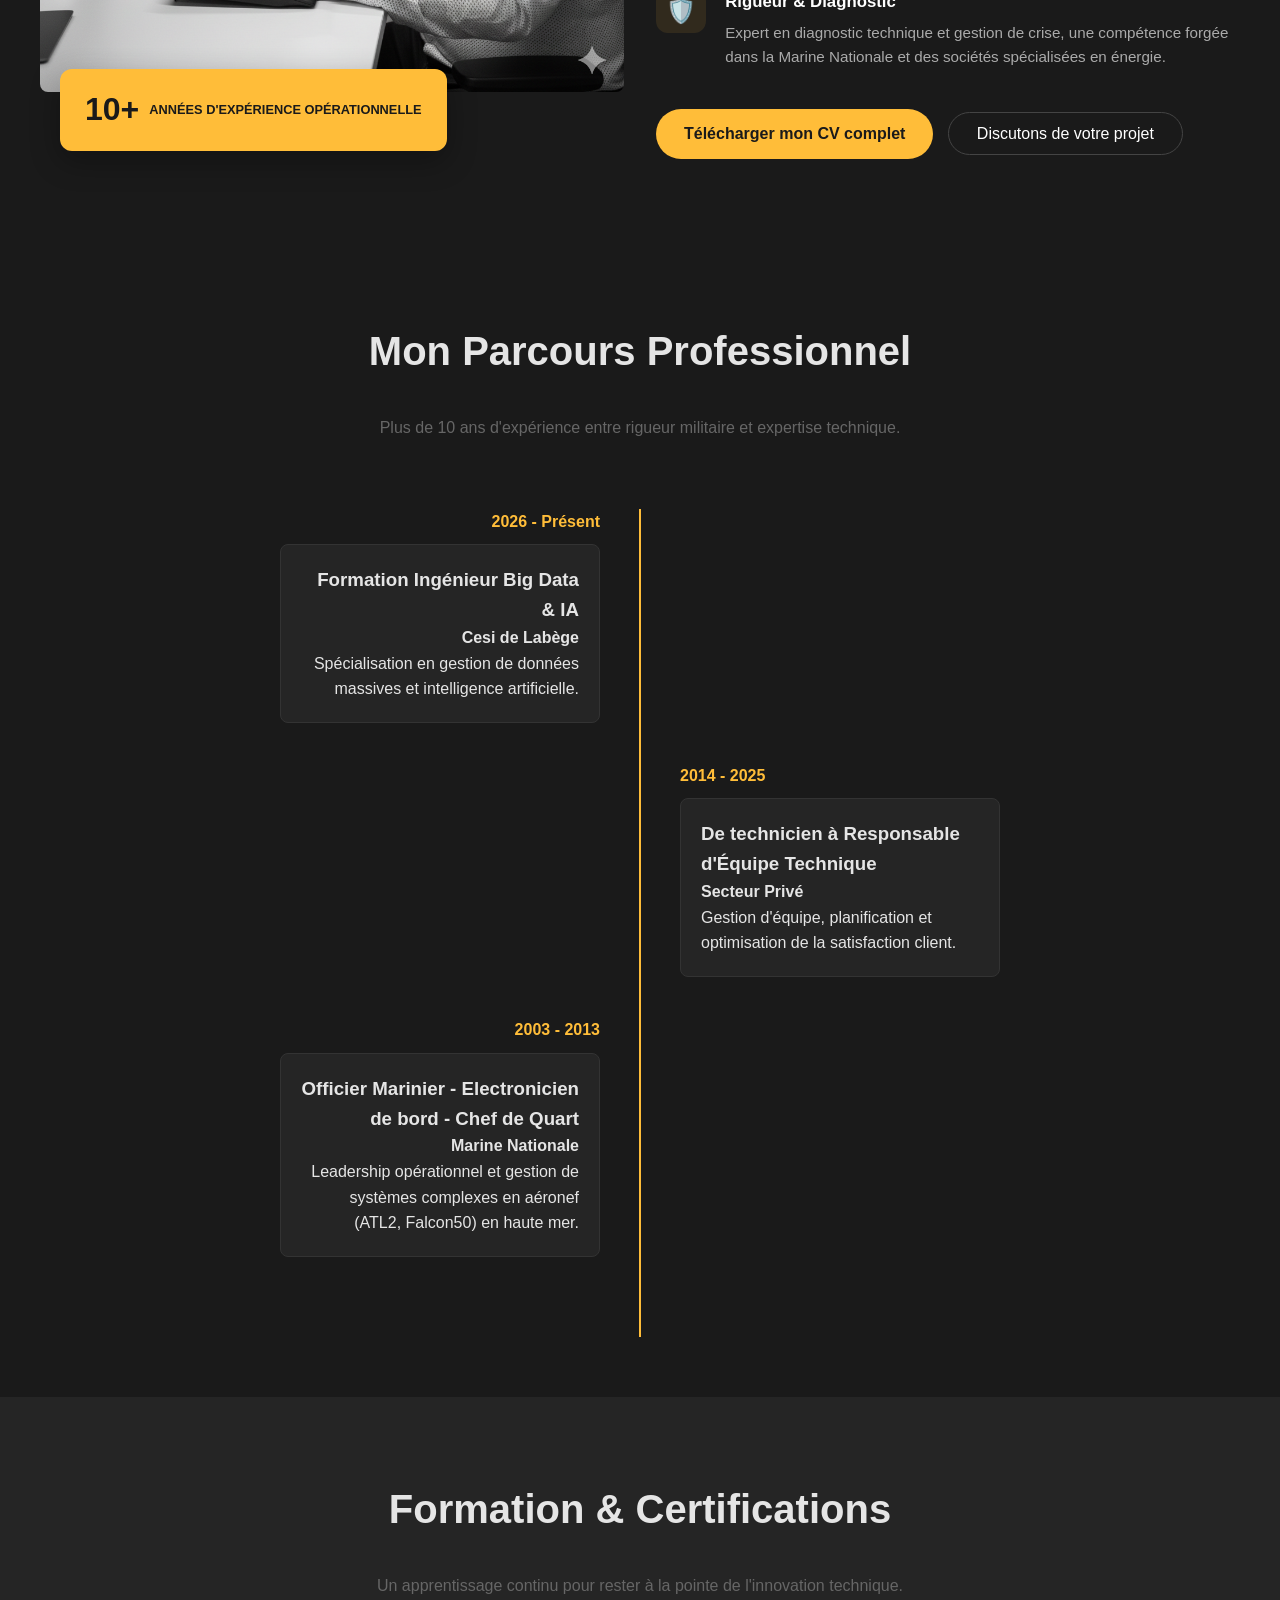
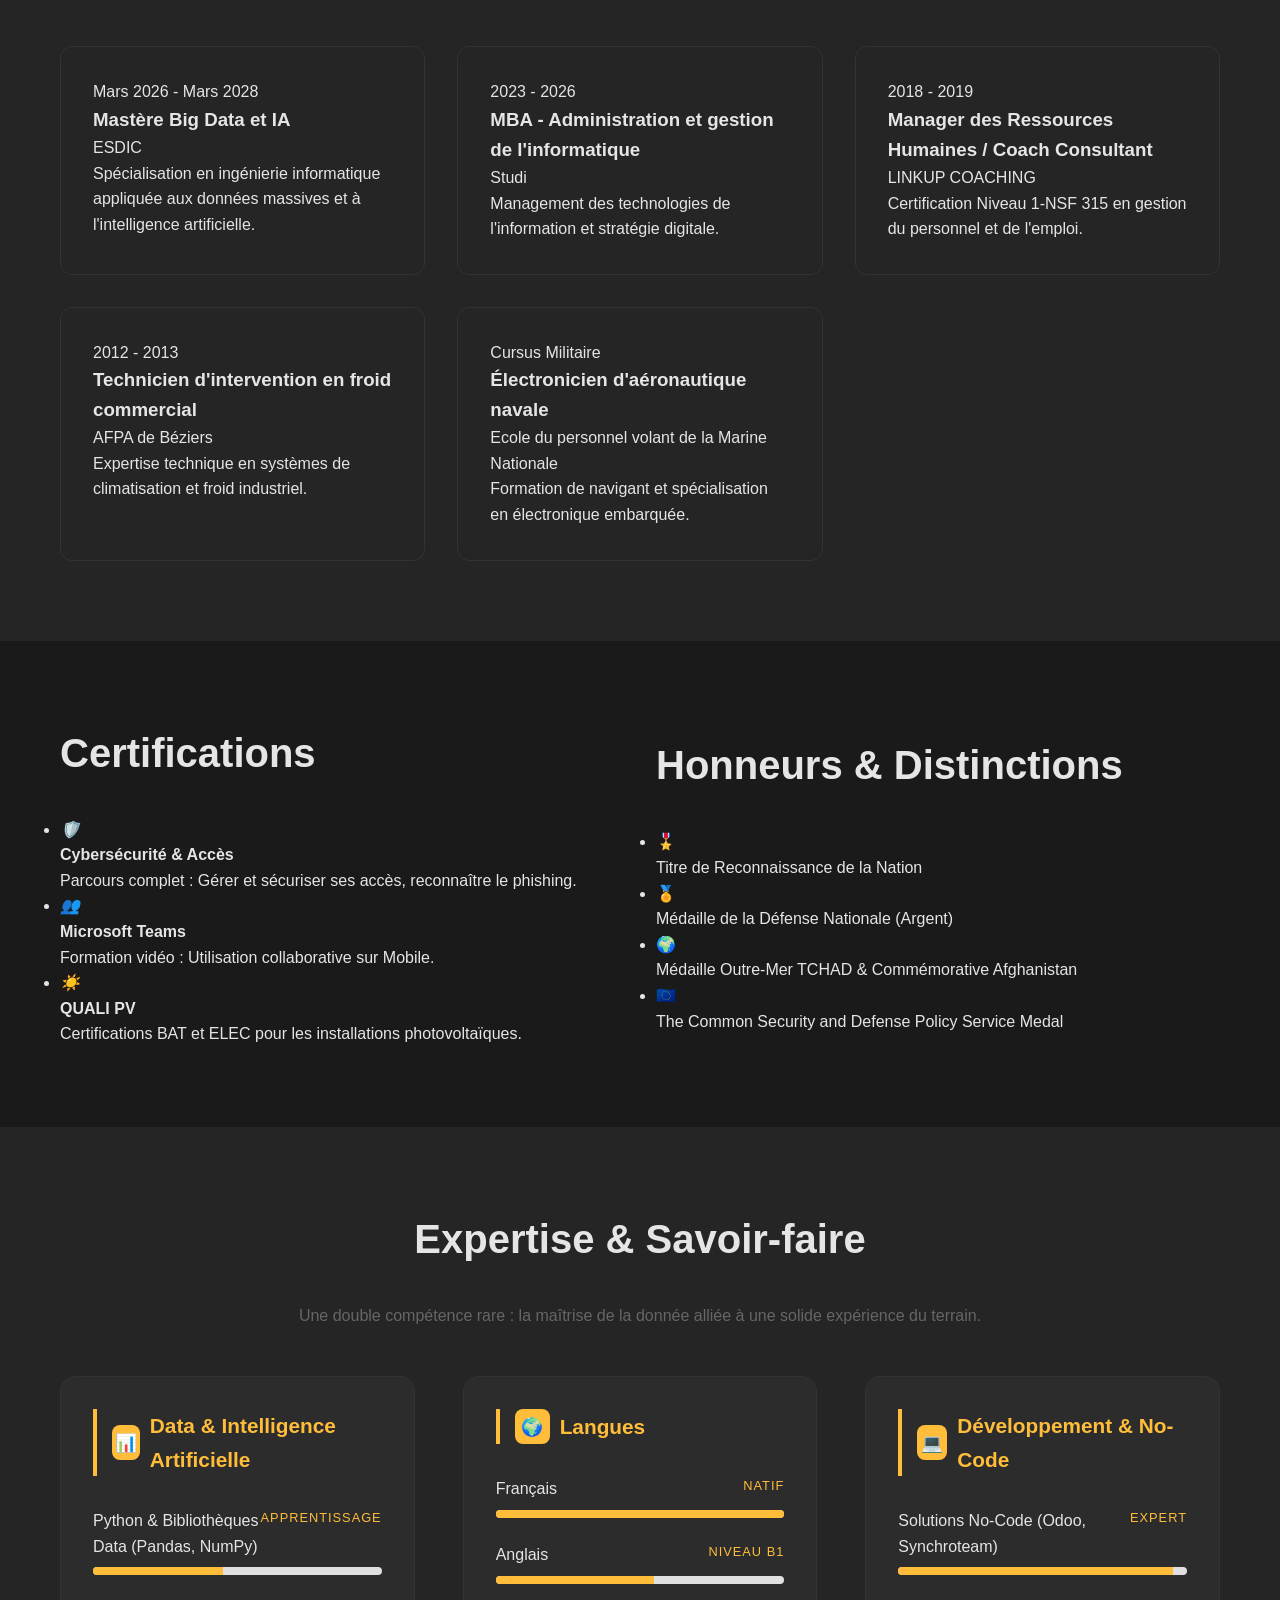
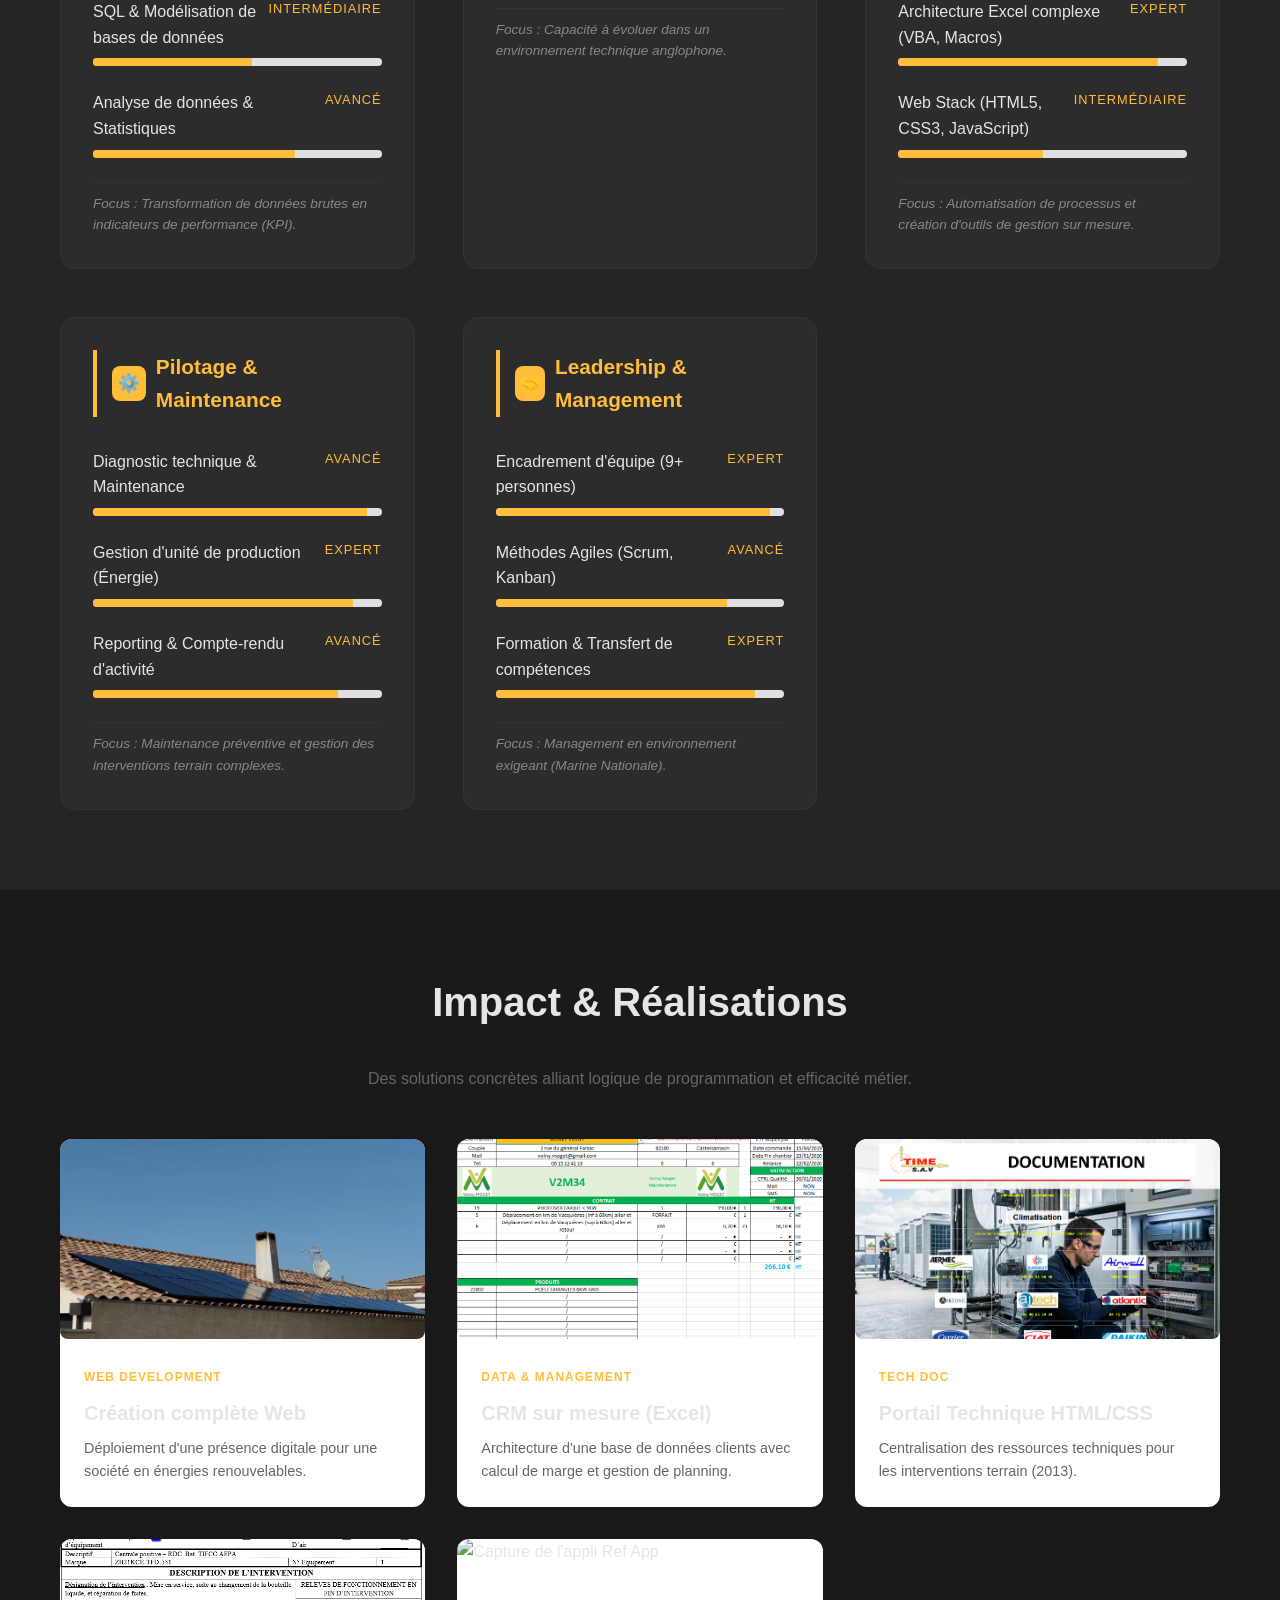
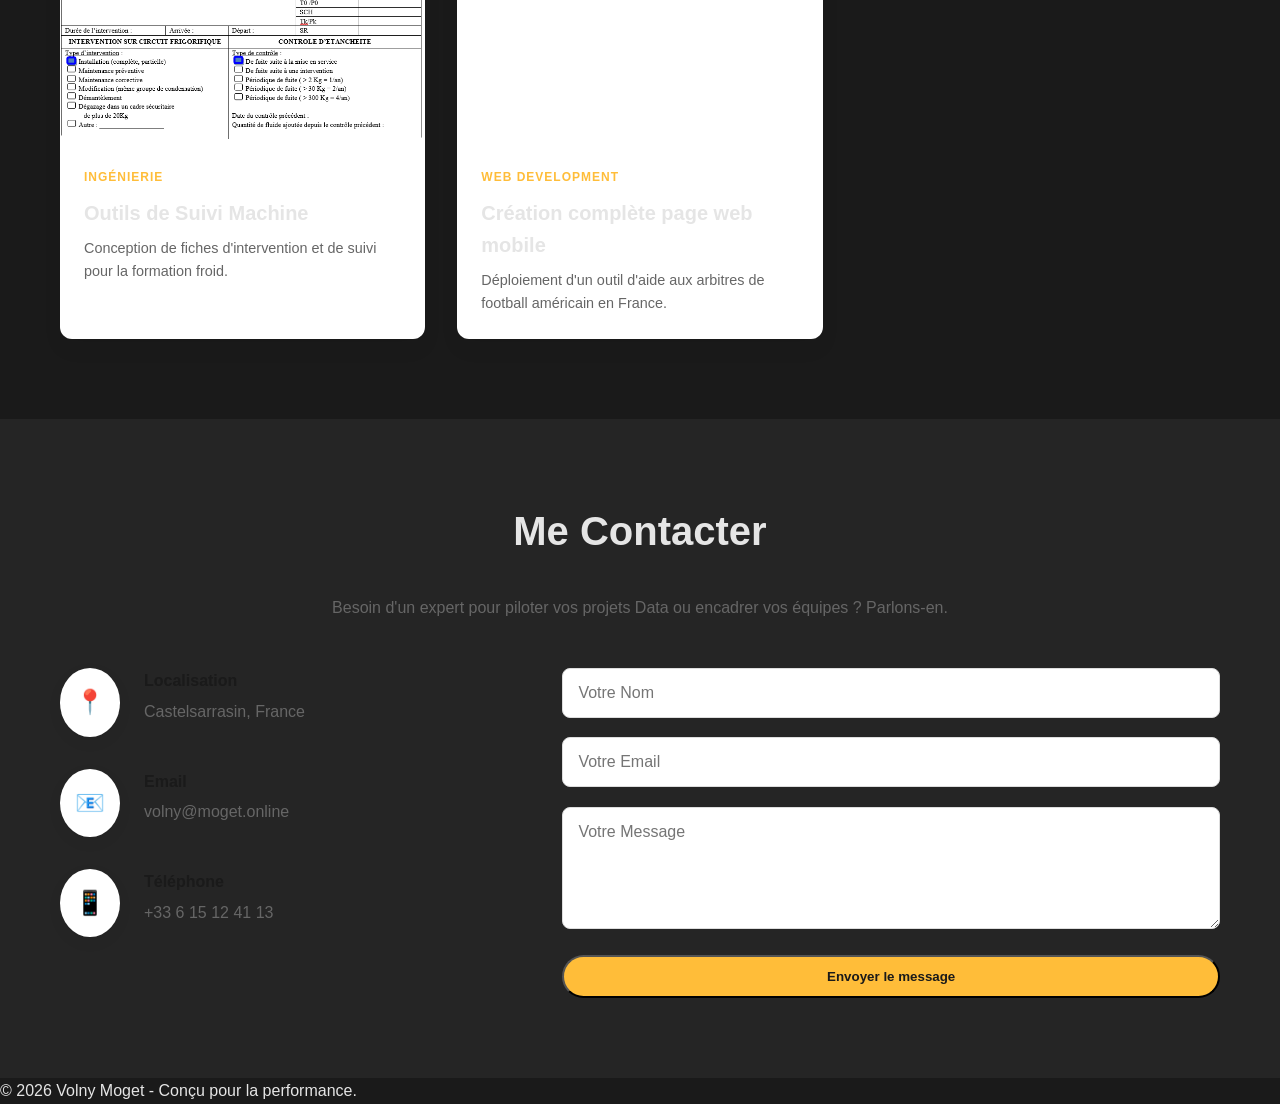
==== commit c3ee1427: "ajout projet foot us" ====
--- a/index.html
+++ b/index.html
@@ -8,8 +8,9 @@
     <link rel="stylesheet" href="style.css">
     <link rel="icon" type="image/png" href="images/favicon.png">
 </head>
+
+
 <body>
-
     <header class="main-header">
         <nav class="container">
     <a href="images/logo_volny-moget_sans_nom.png" class="logo">Volny Moget</a>
@@ -387,6 +388,20 @@
                     <p>Conception de fiches d'intervention et de suivi pour la formation froid.</p>
                 </div>
             </article>
+
+            <article class="project-card">
+                <div class="project-image">
+                    <img src="images/ref_app.png" alt="Capture de l'appli Ref App">
+                    <div class="project-overlay">
+                        <a href="assets/Ref_app.html" target="_blank" class="btn-view">Voir le site</a>
+                    </div>
+                </div>
+                <div class="project-info">
+                    <span class="project-tag">Web Development</span>
+                    <h3>Création complète page web mobile</h3>
+                    <p>Déploiement d'un outil d'aide aux arbitres de football américain en France.</p>
+                </div>
+            </article>
             </div>
     </div>
 </section>
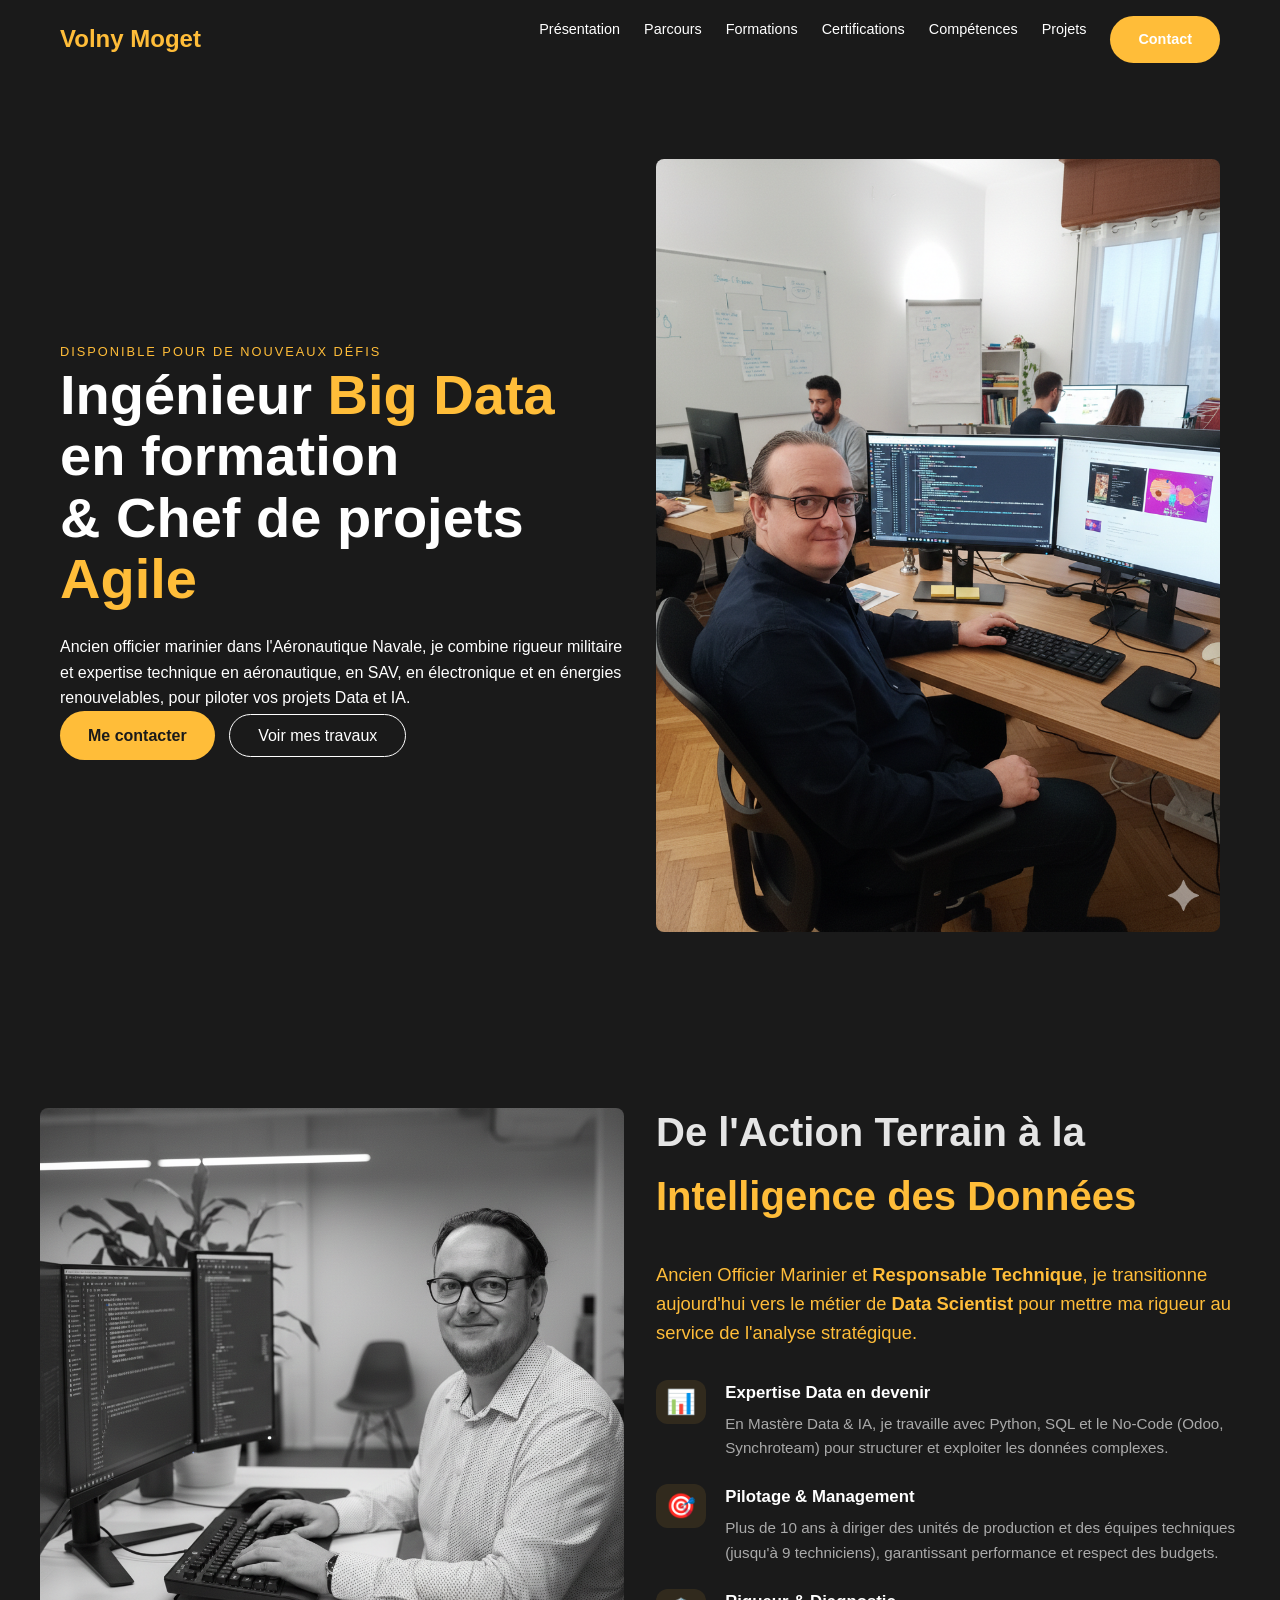
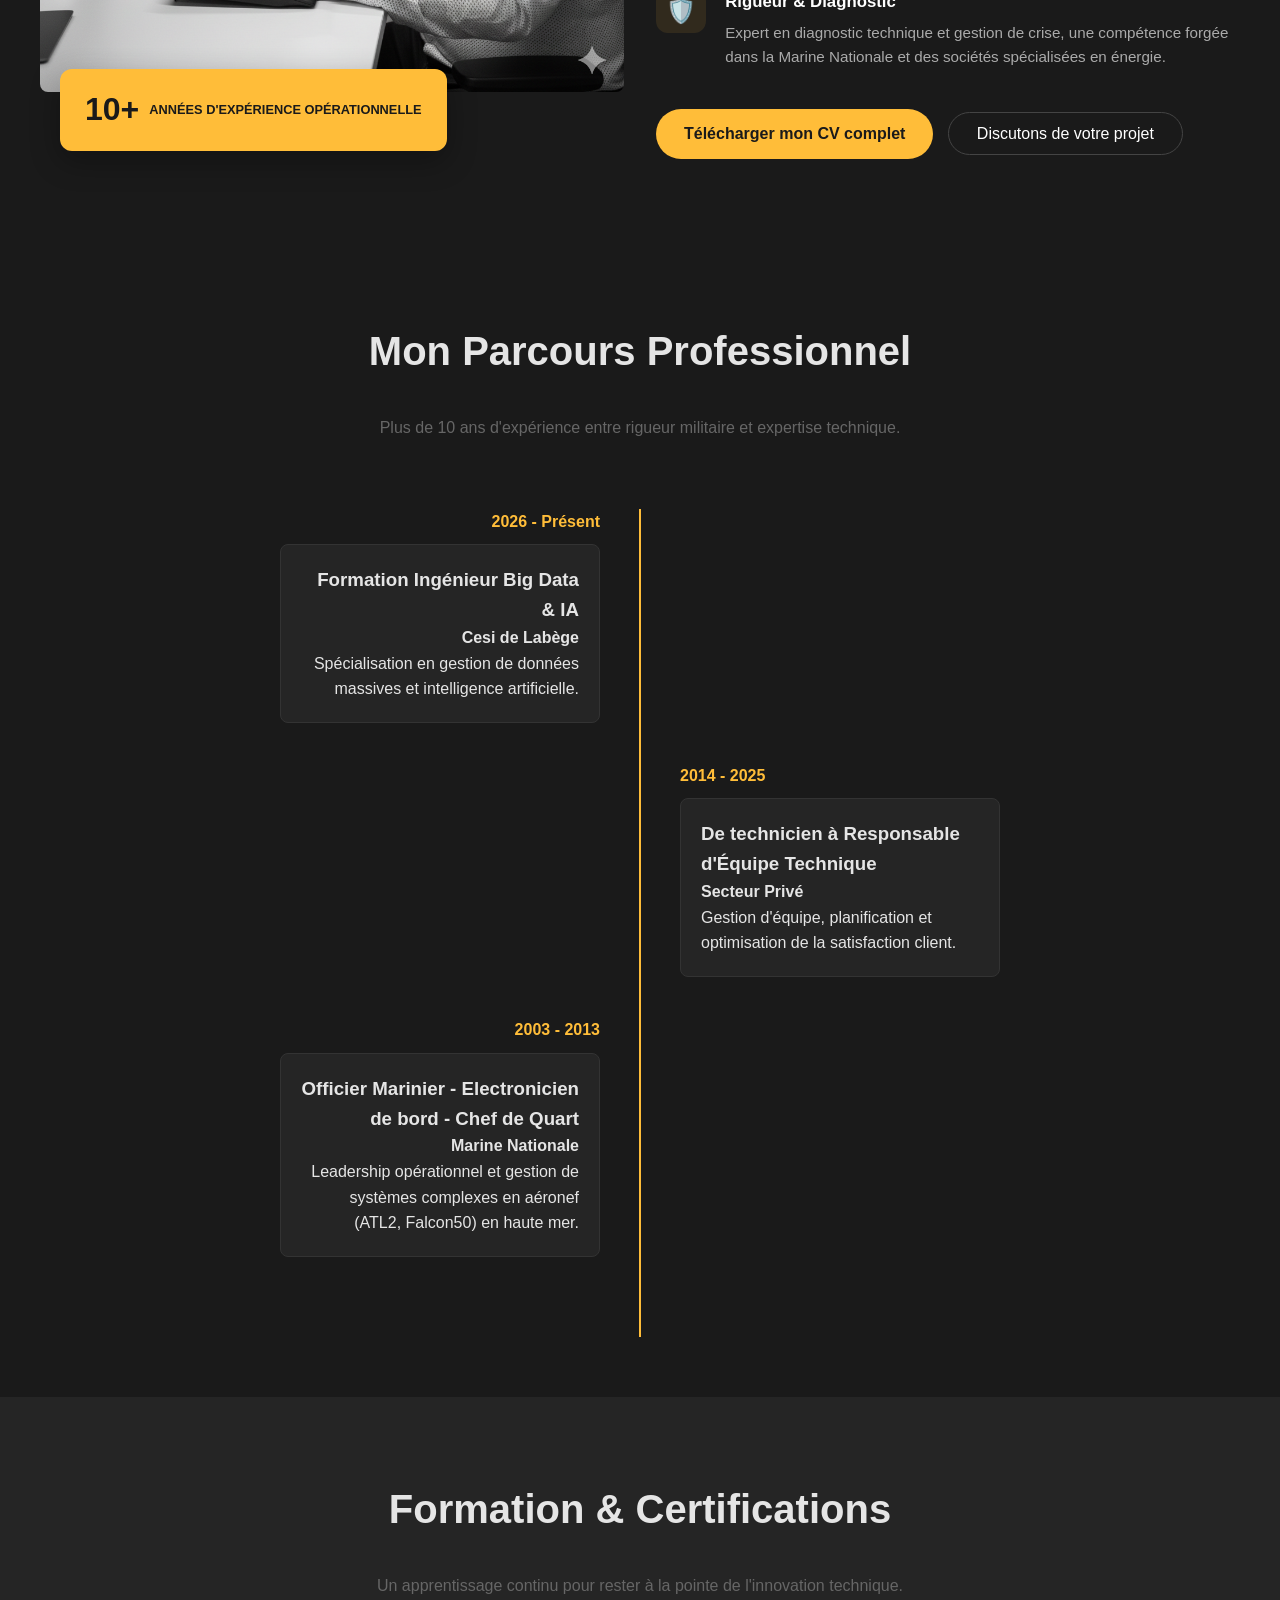
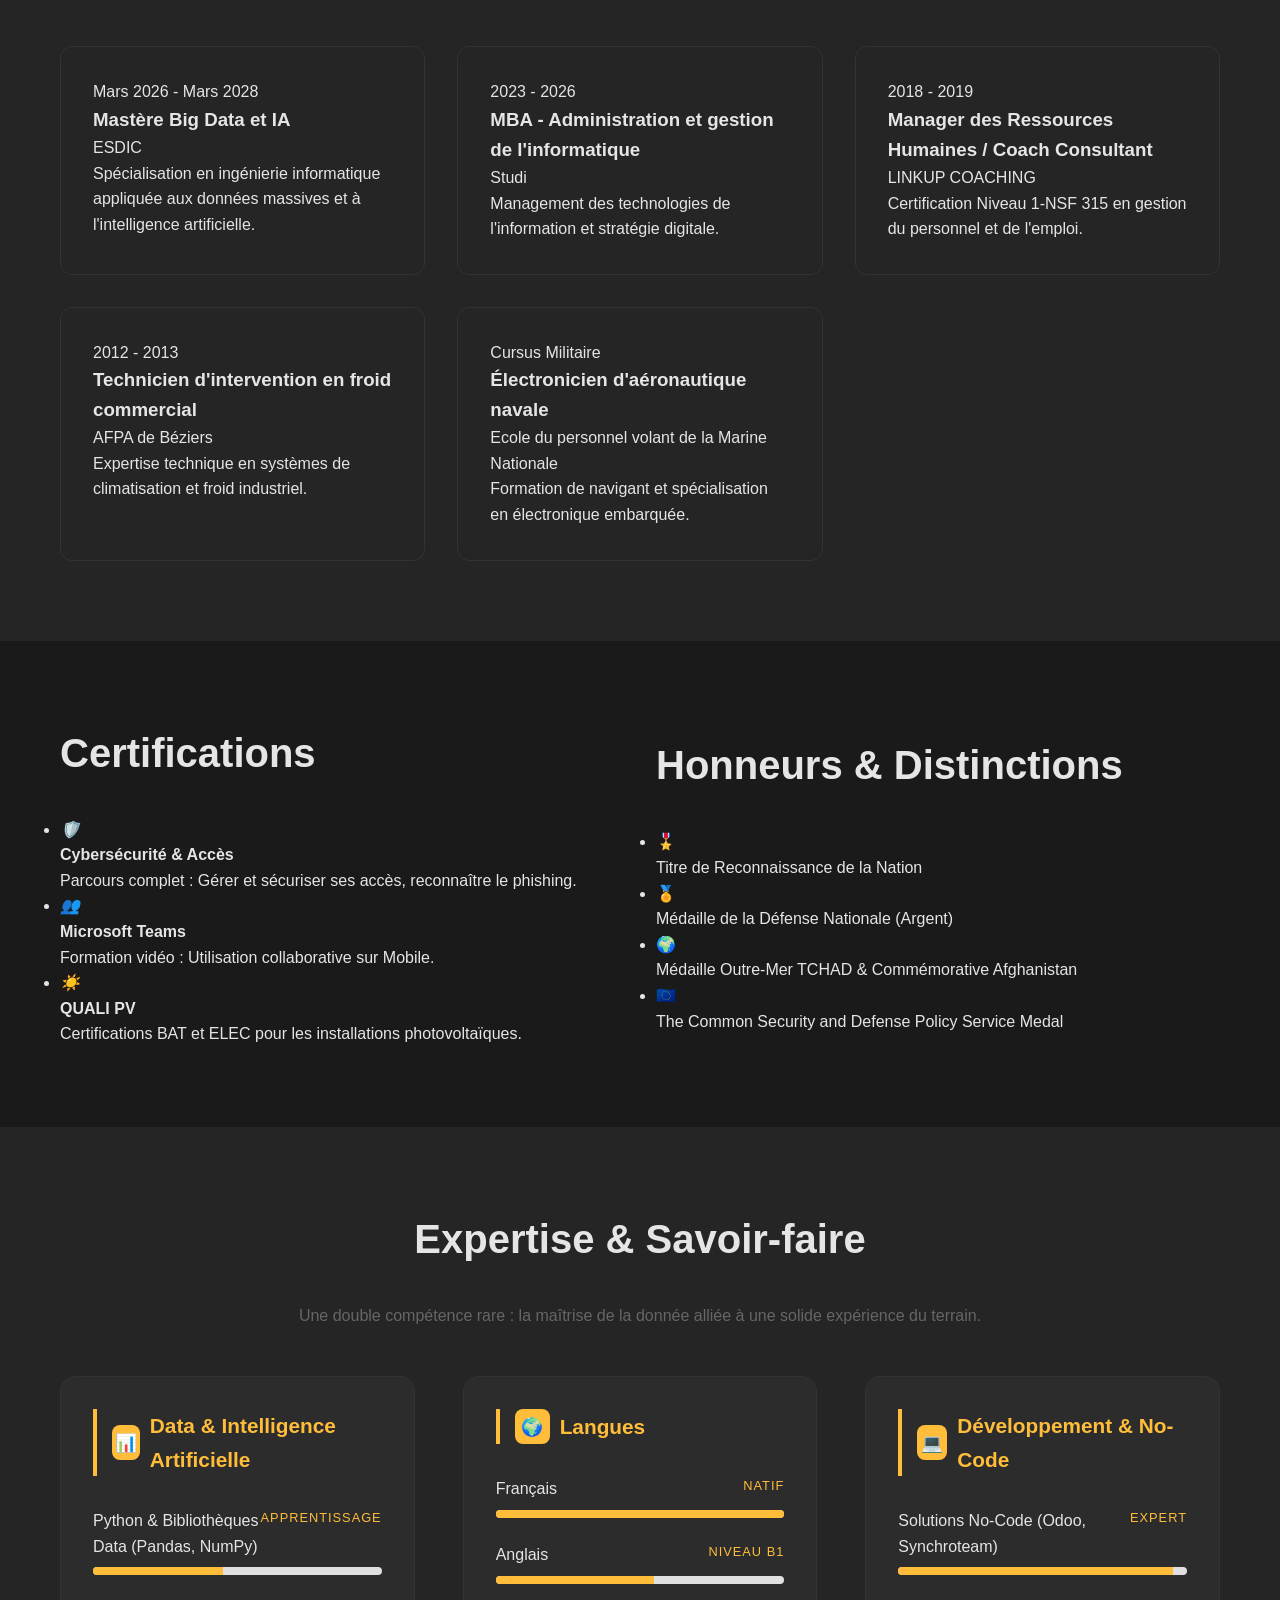
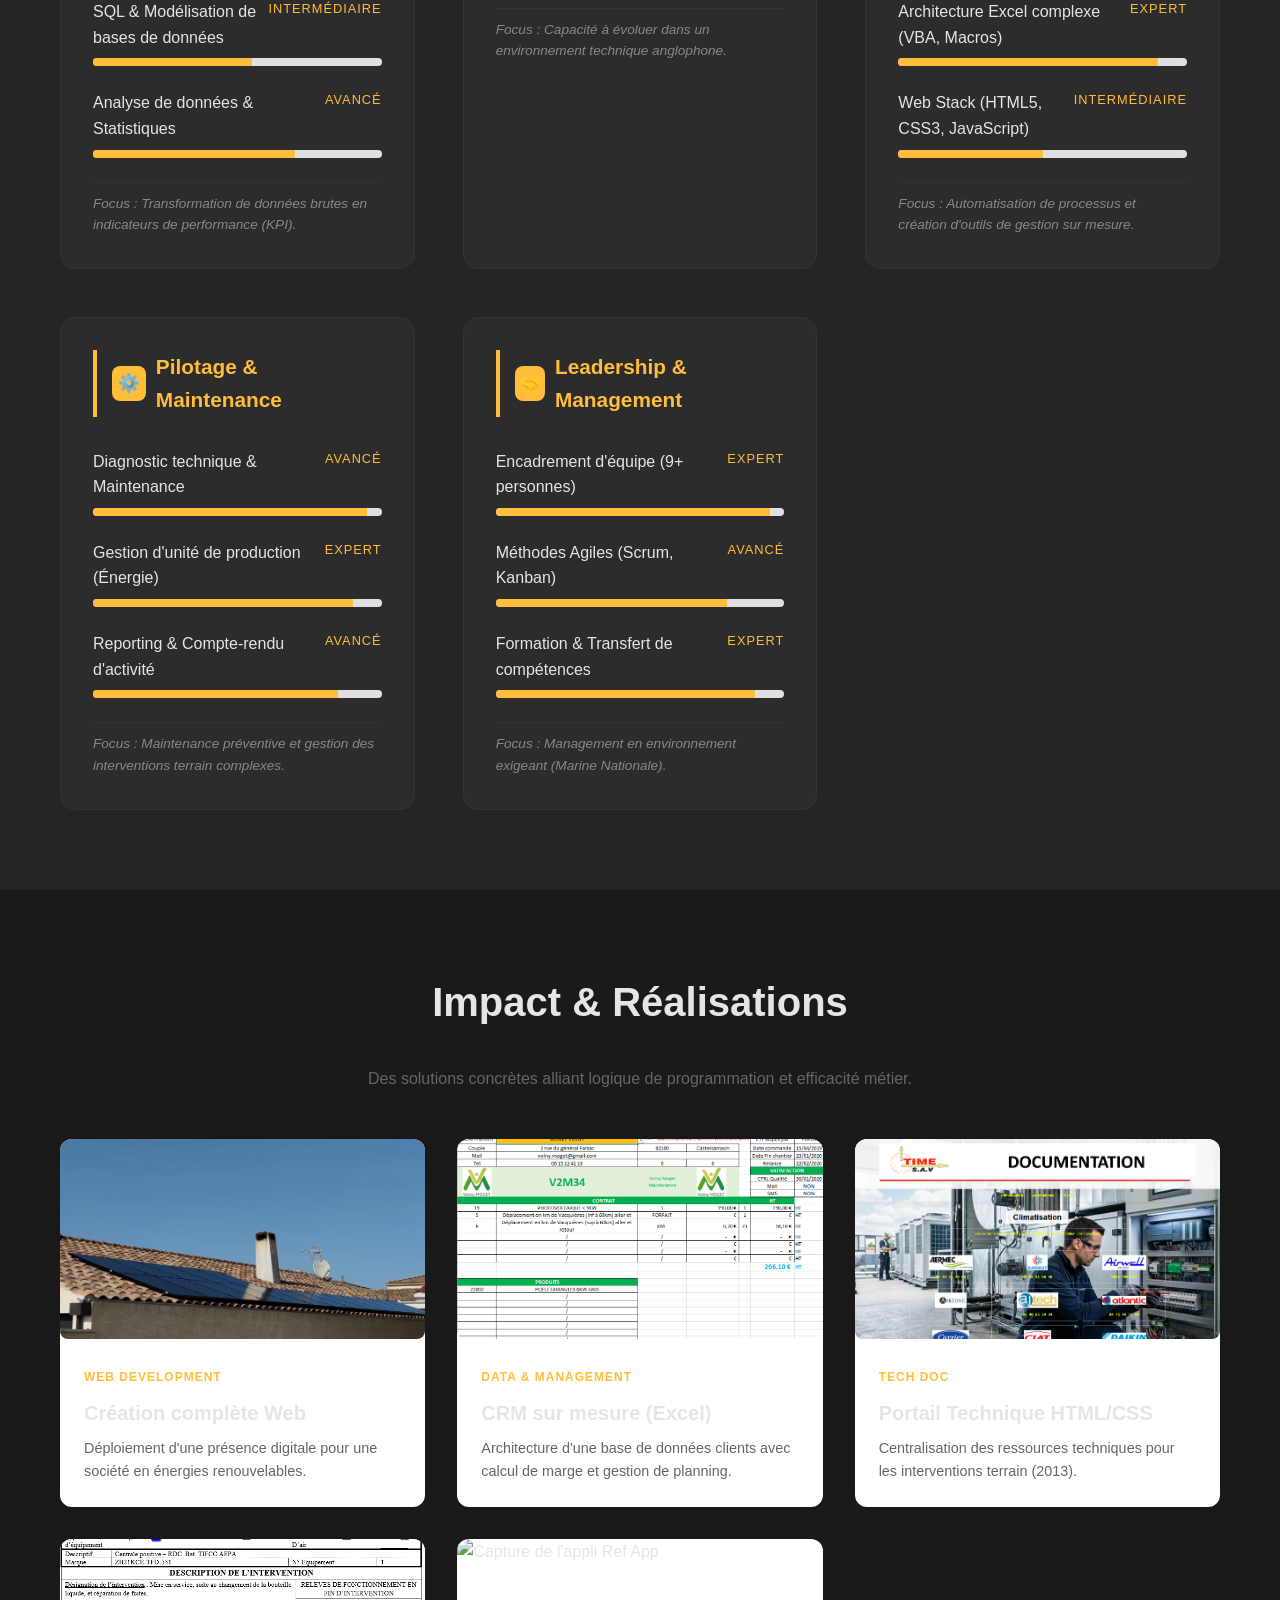
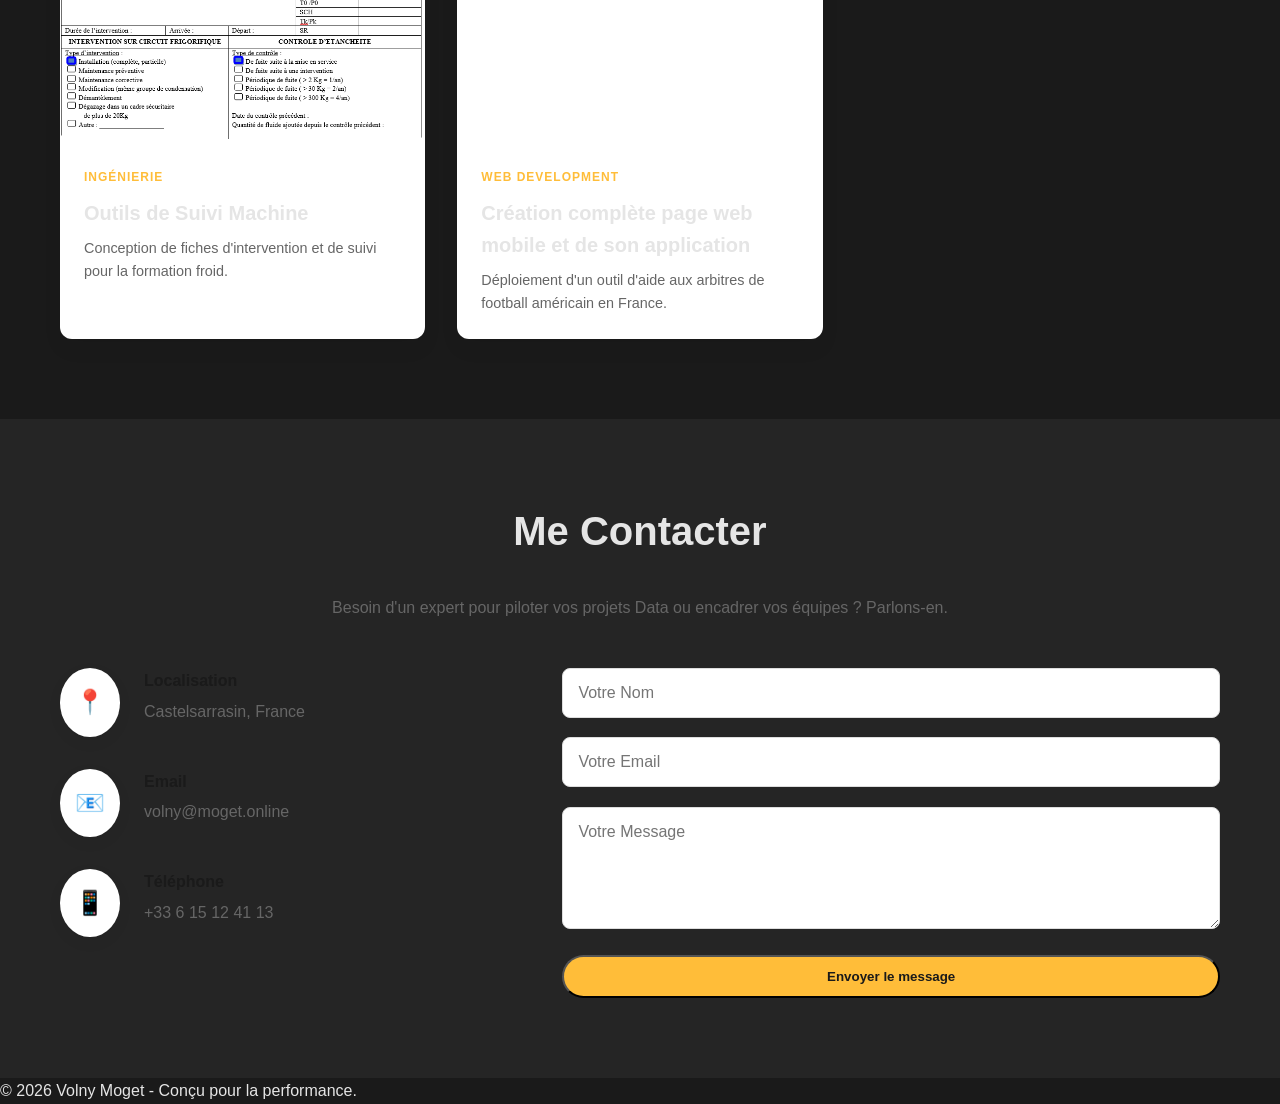
==== commit db2ad59f: "Addon .apk sur Ref App" ====
--- a/index.html
+++ b/index.html
@@ -1,9 +1,10 @@
 <!DOCTYPE html>
 <html lang="fr">
 <head>
-    <meta charset="UTF-8">
+    <meta http-equiv="Content-Type" 
+      content="text/html; charset=utf-8">
     <meta name="viewport" content="width=device-width, initial-scale=1.0">
-    <title>Volny Moget | Ingénieur Big Data & Expert Agile</title>
+    <title>Volny Moget | Ingénieur Big Data & Chef de projets Agile</title>
     <meta name="description" content="Portfolio de Volny Moget, Ingénieur Big Data et Chef de projets Agile. Plus de 10 ans d'expérience en gestion d'équipes et transformation numérique.">
     <link rel="stylesheet" href="style.css">
     <link rel="icon" type="image/png" href="images/favicon.png">
@@ -38,7 +39,7 @@
             <div class="container hero-grid">
                 <div class="hero-text">
                     <span class="badge">Disponible pour de nouveaux défis</span>
-                    <h1>Ingénieur Big Data en formation <br>& Chef de projets <span>Agile</span></h1>
+                    <h1>Ingénieur <span>Big Data</span> en formation <br>& Chef de projets <span>Agile</span></h1>
                     <p>Ancien officier marinier dans l'Aéronautique Navale, je combine rigueur militaire et expertise technique en aéronautique, en SAV, en électronique et en énergies renouvelables, pour piloter vos projets Data et IA.</p>
                     <div class="hero-btns">
                         <a href="#contact" class="btn-primary">Me contacter</a>
@@ -391,14 +392,15 @@
 
             <article class="project-card">
                 <div class="project-image">
-                    <img src="images/ref_app.png" alt="Capture de l'appli Ref App">
+                    <img src="images/carton-num.png" alt="Capture de l'appli Ref App">
                     <div class="project-overlay">
-                        <a href="assets/Ref_app.html" target="_blank" class="btn-view">Voir le site</a>
+                        <a href="assets/Ref_app.html" target="_blank" class="btn-view">Voir la page</a>
+                    <a href="assets/Carton_de_Match_Arbitre_Foot_Us_V1.apk" target="_blank" class="btn-view">Télécharger l'APK</a>
                     </div>
                 </div>
                 <div class="project-info">
                     <span class="project-tag">Web Development</span>
-                    <h3>Création complète page web mobile</h3>
+                    <h3>Création complète page web mobile et de son application</h3>
                     <p>Déploiement d'un outil d'aide aux arbitres de football américain en France.</p>
                 </div>
             </article>
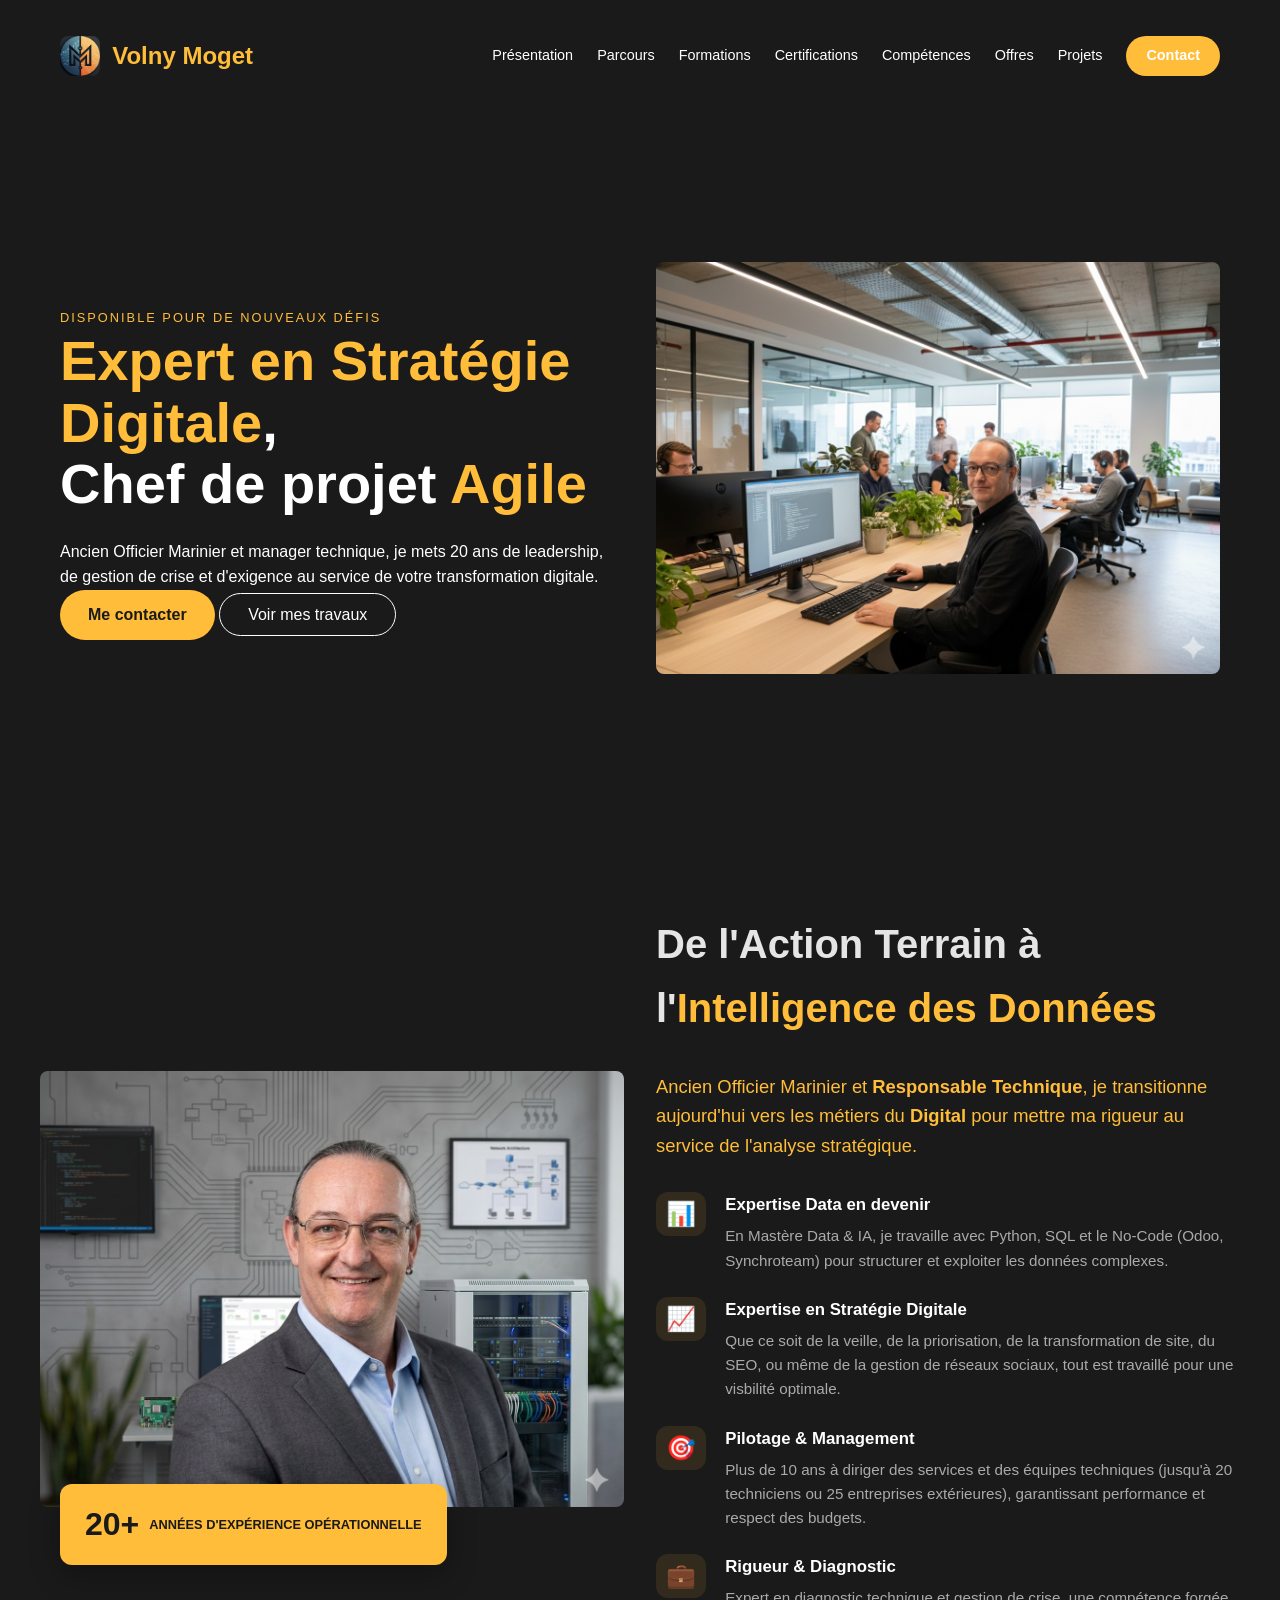
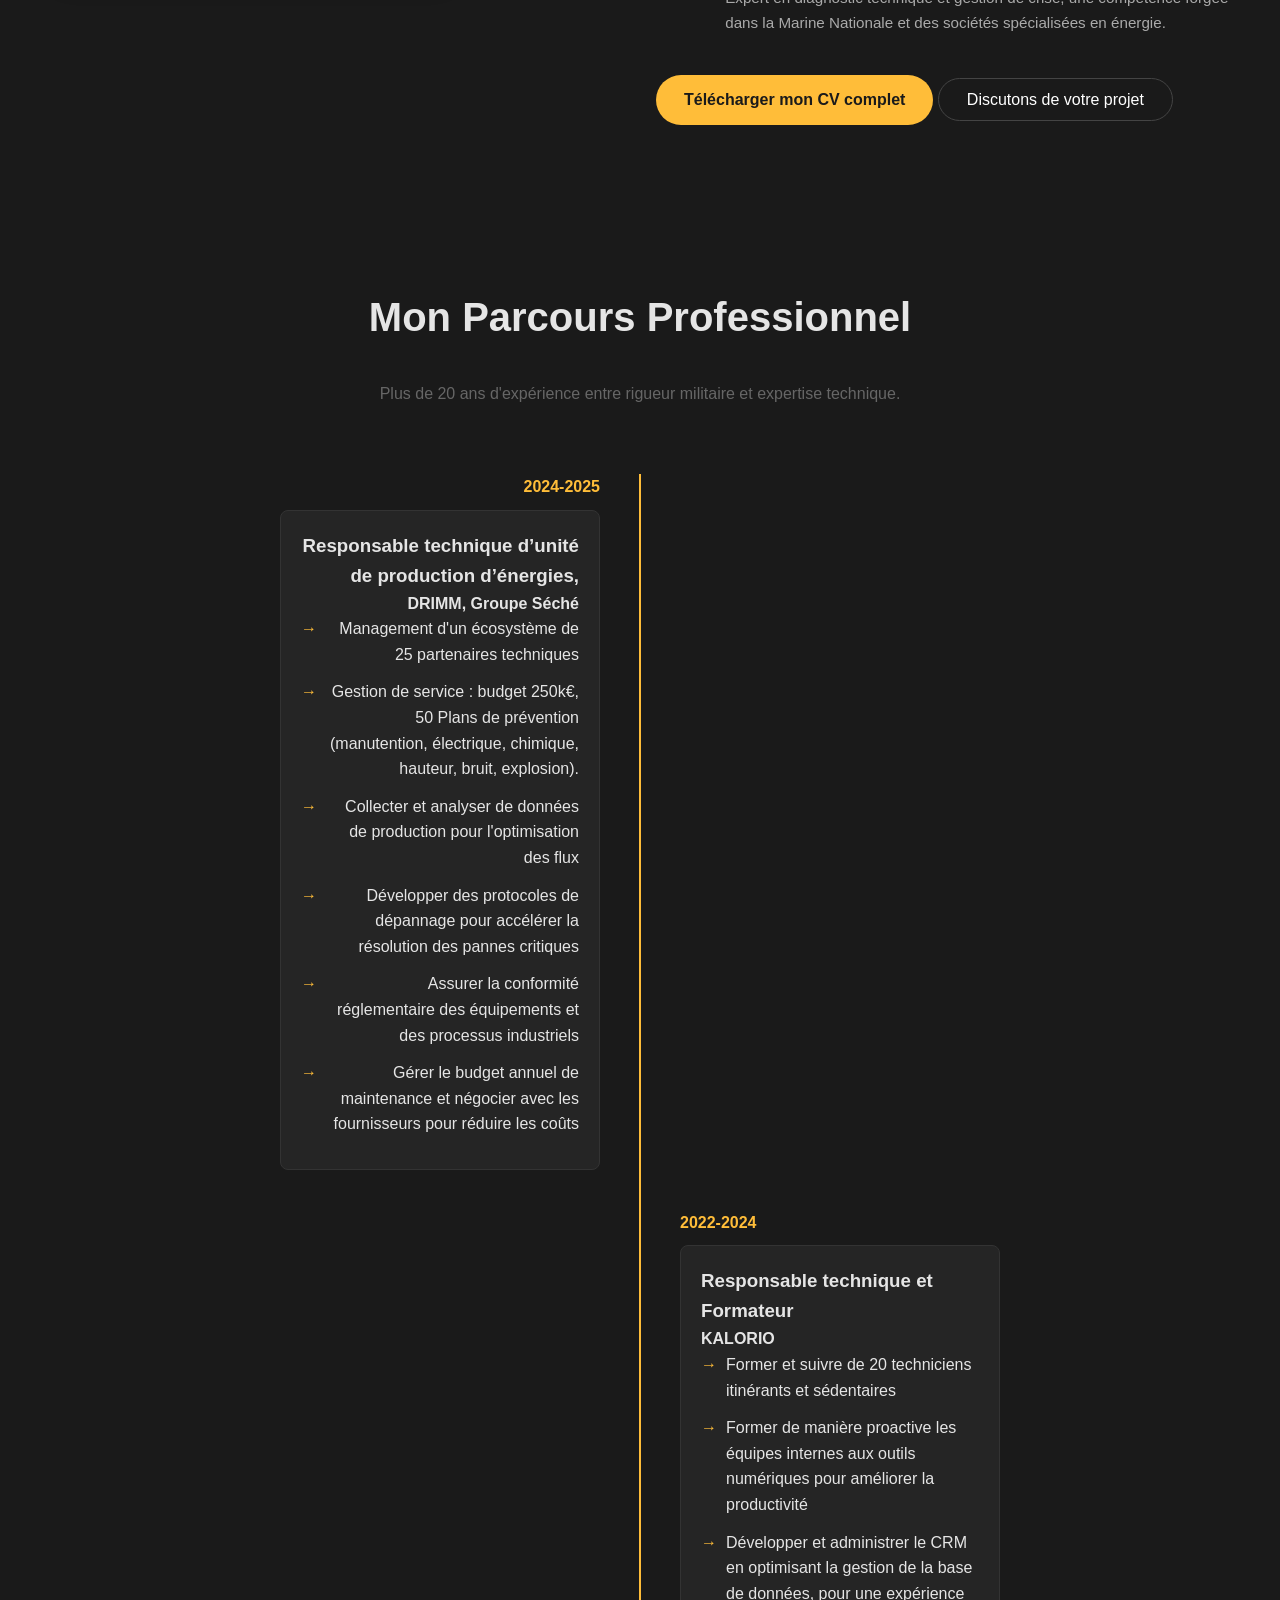
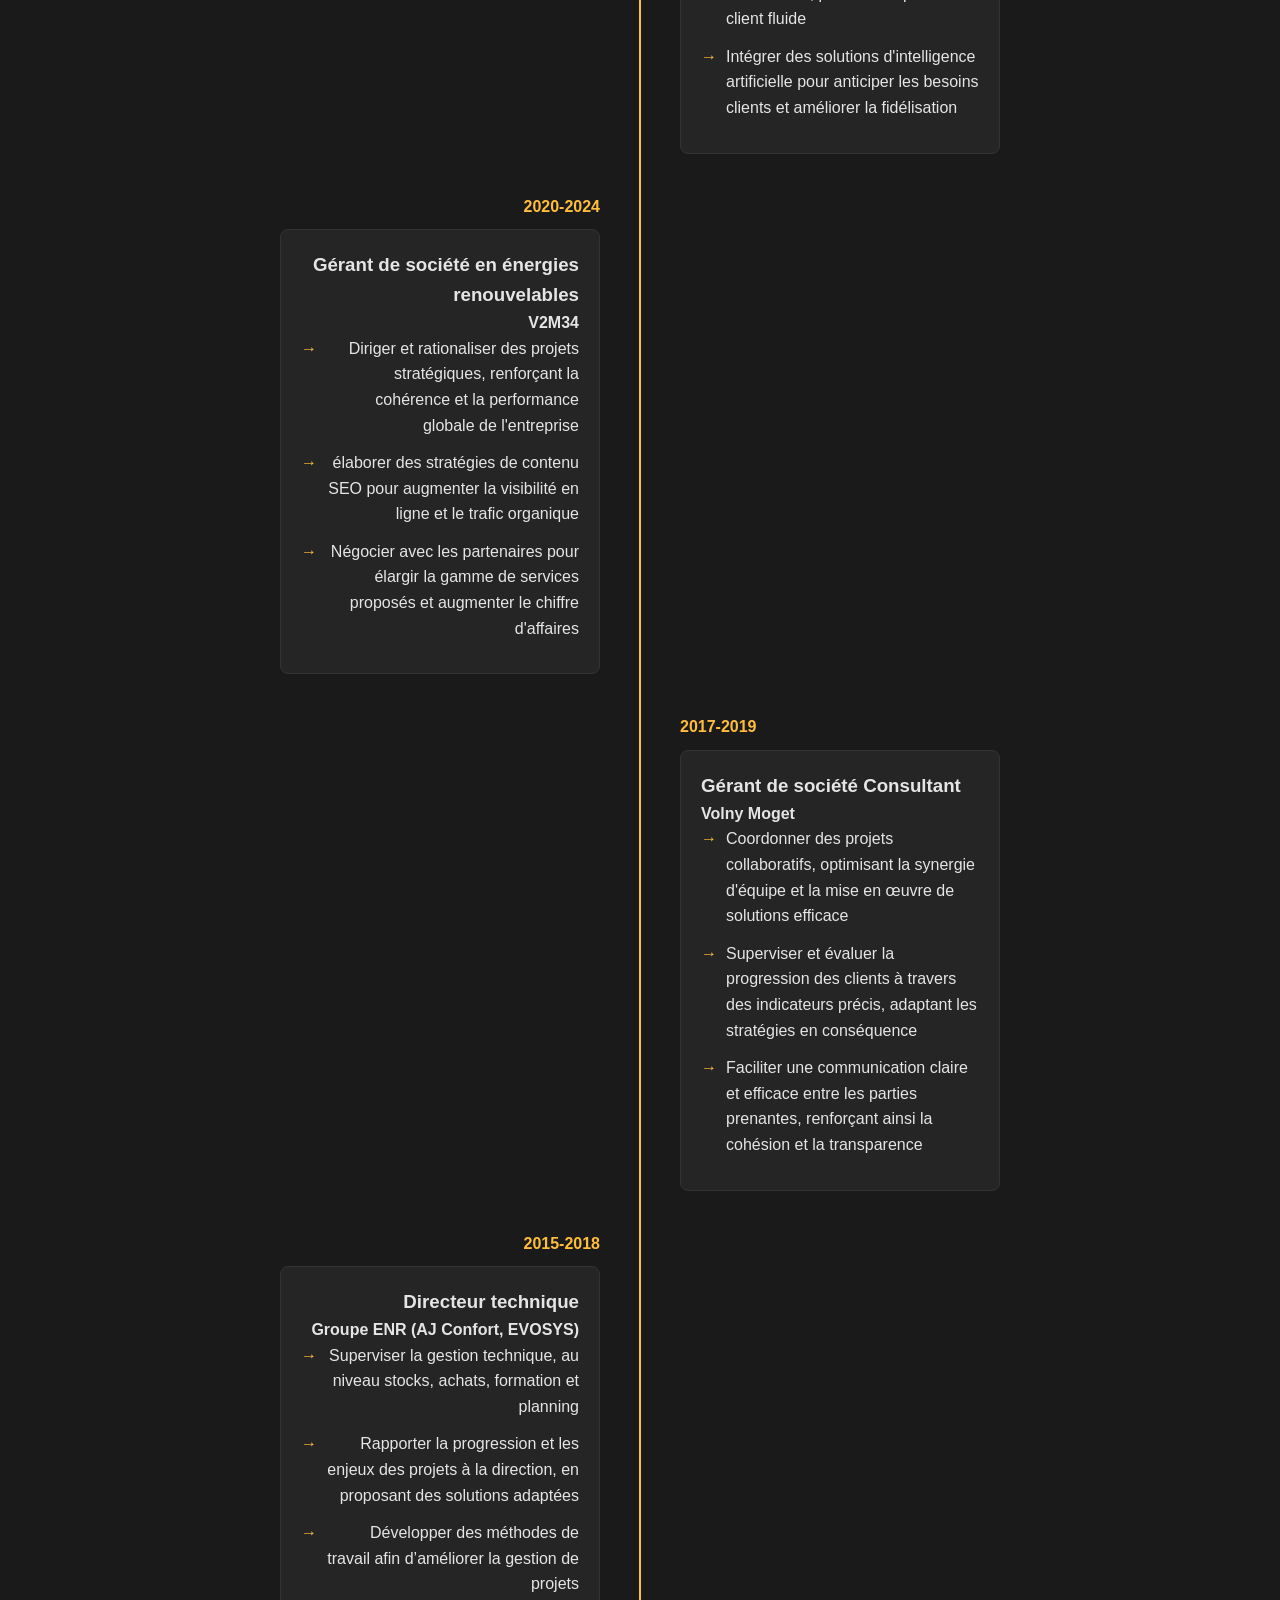
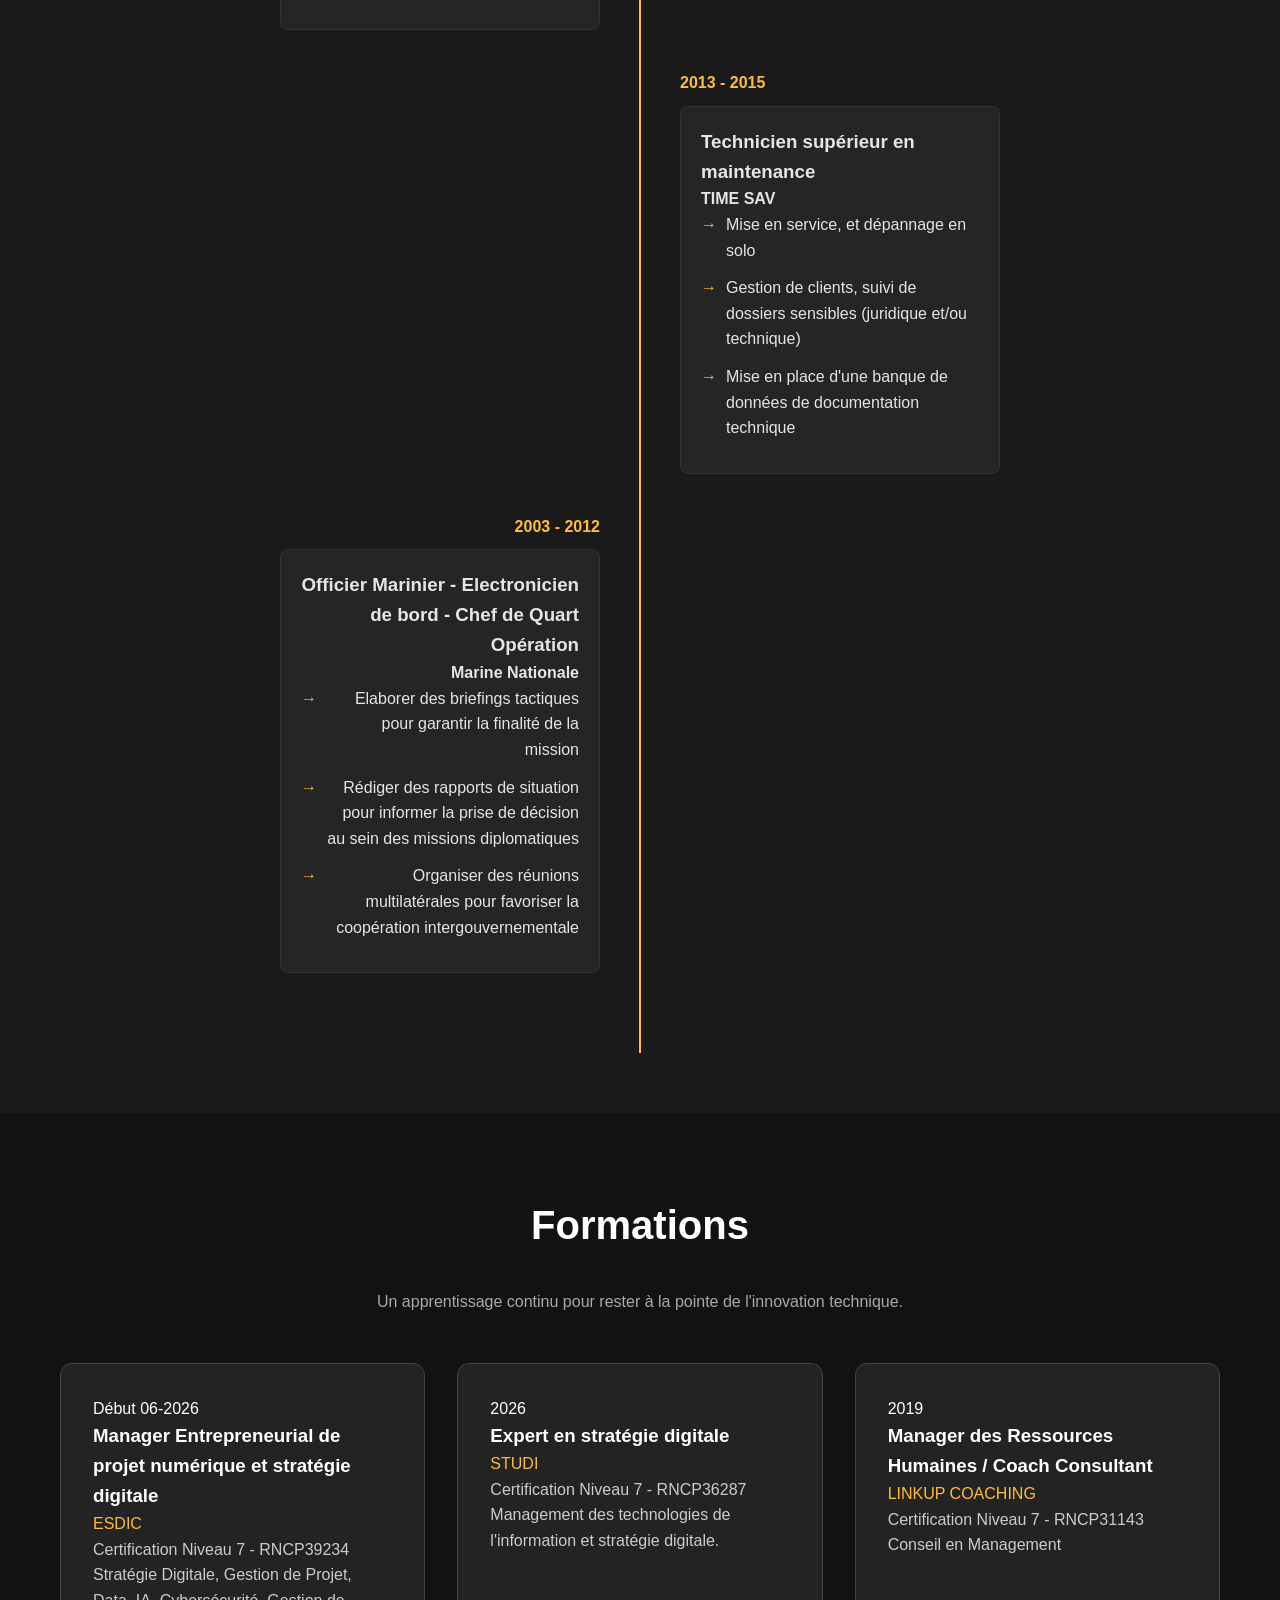
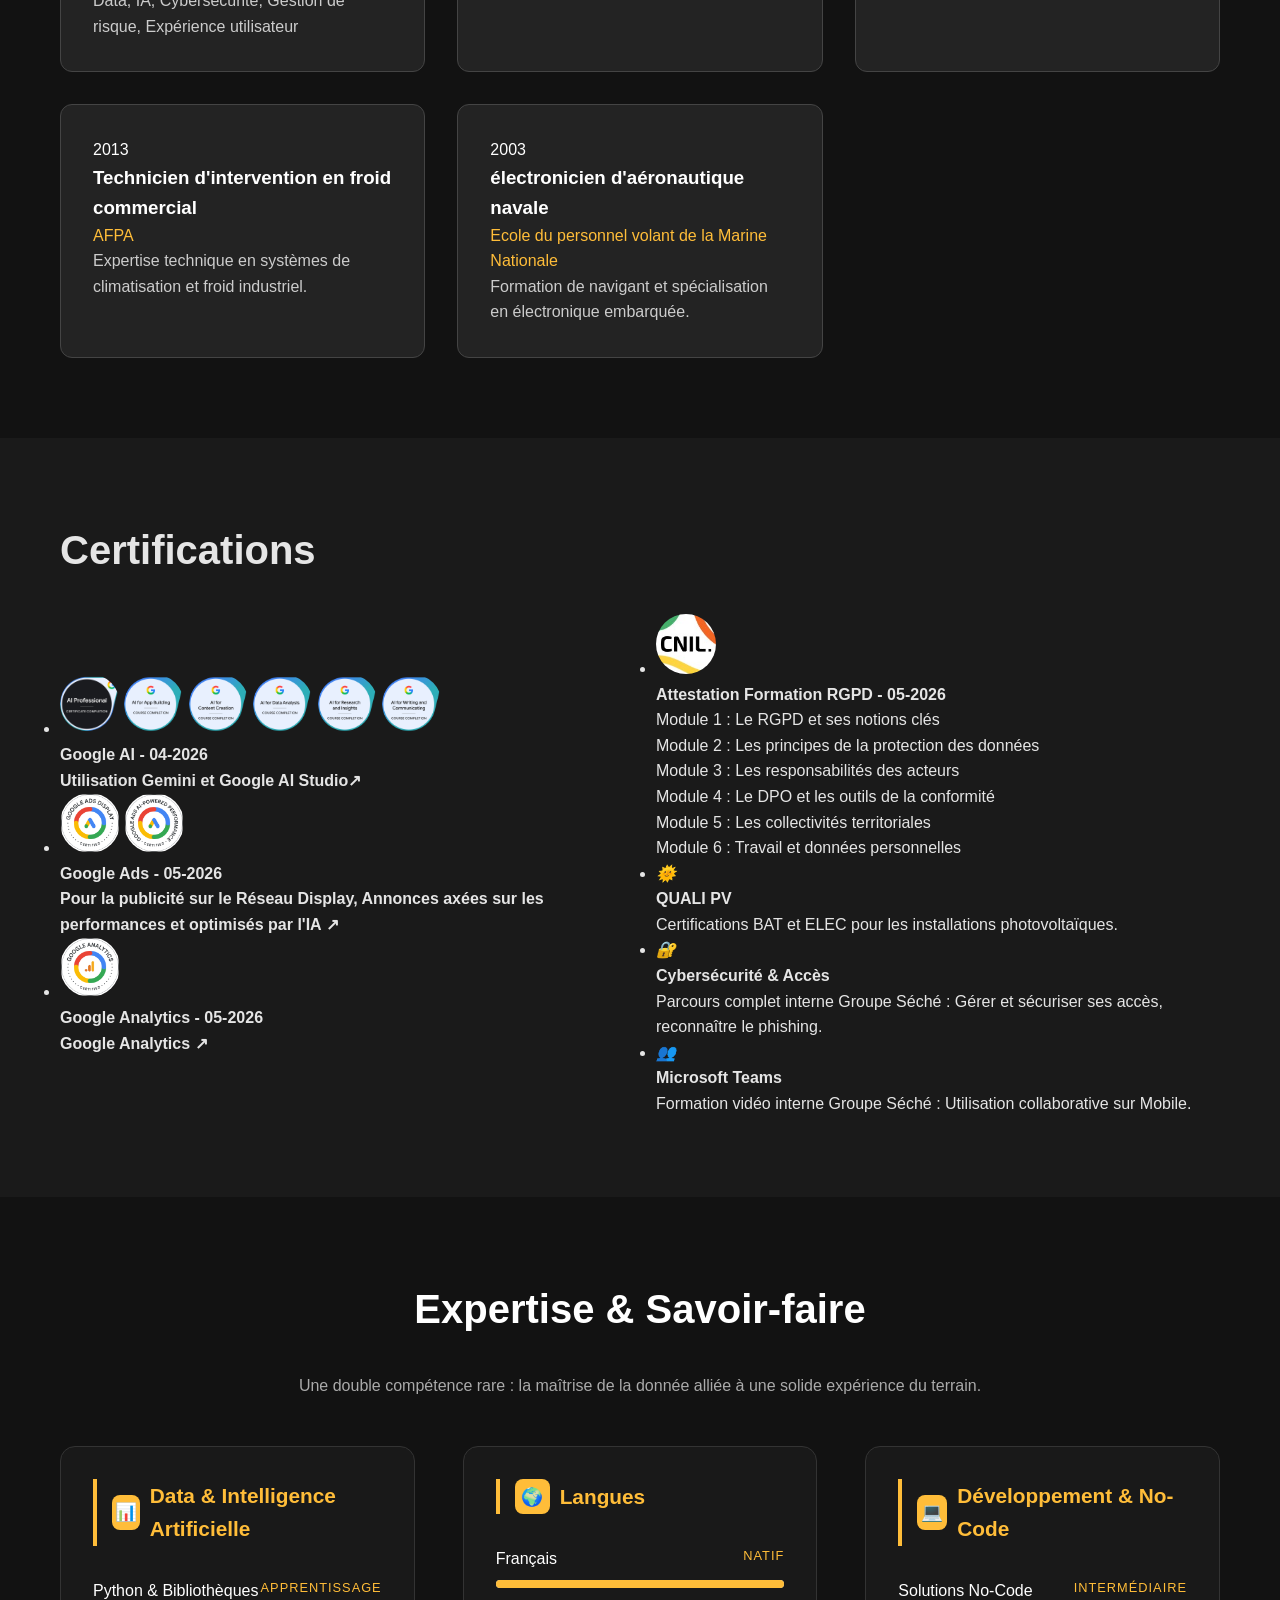
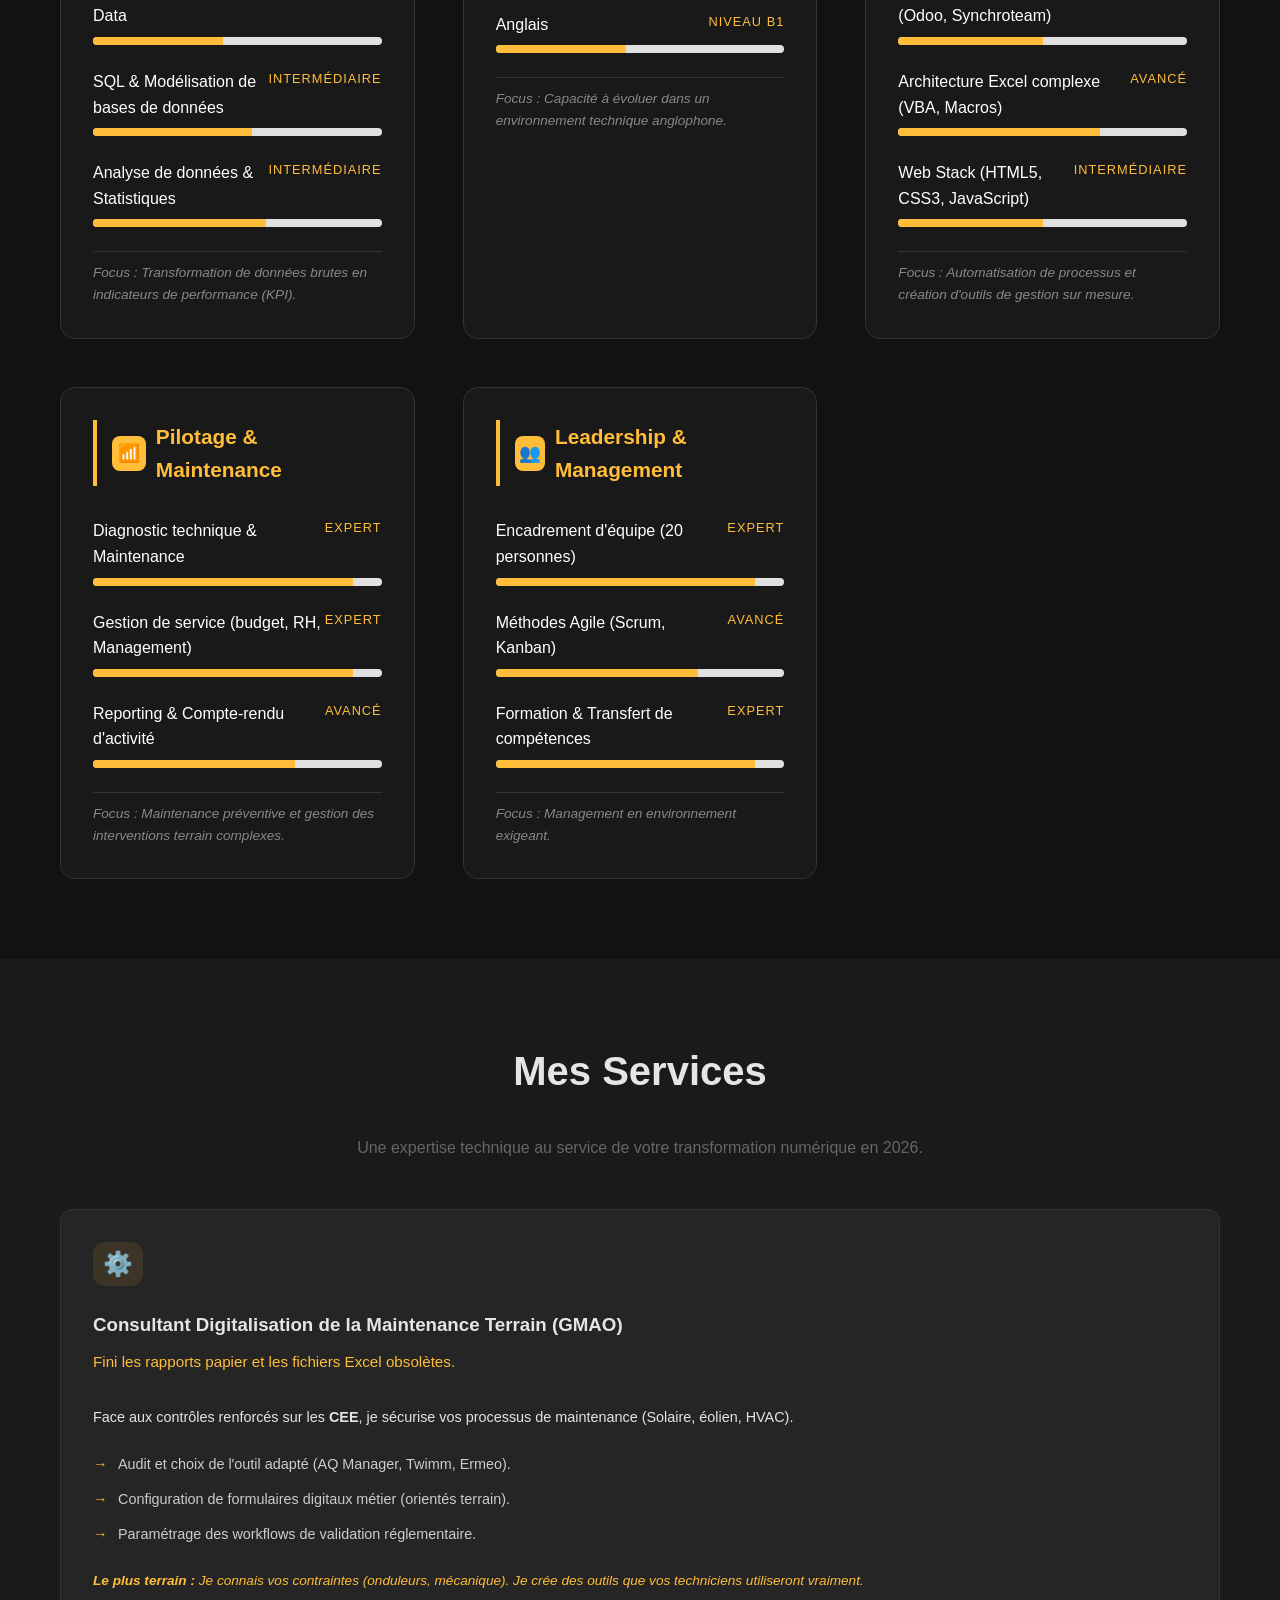
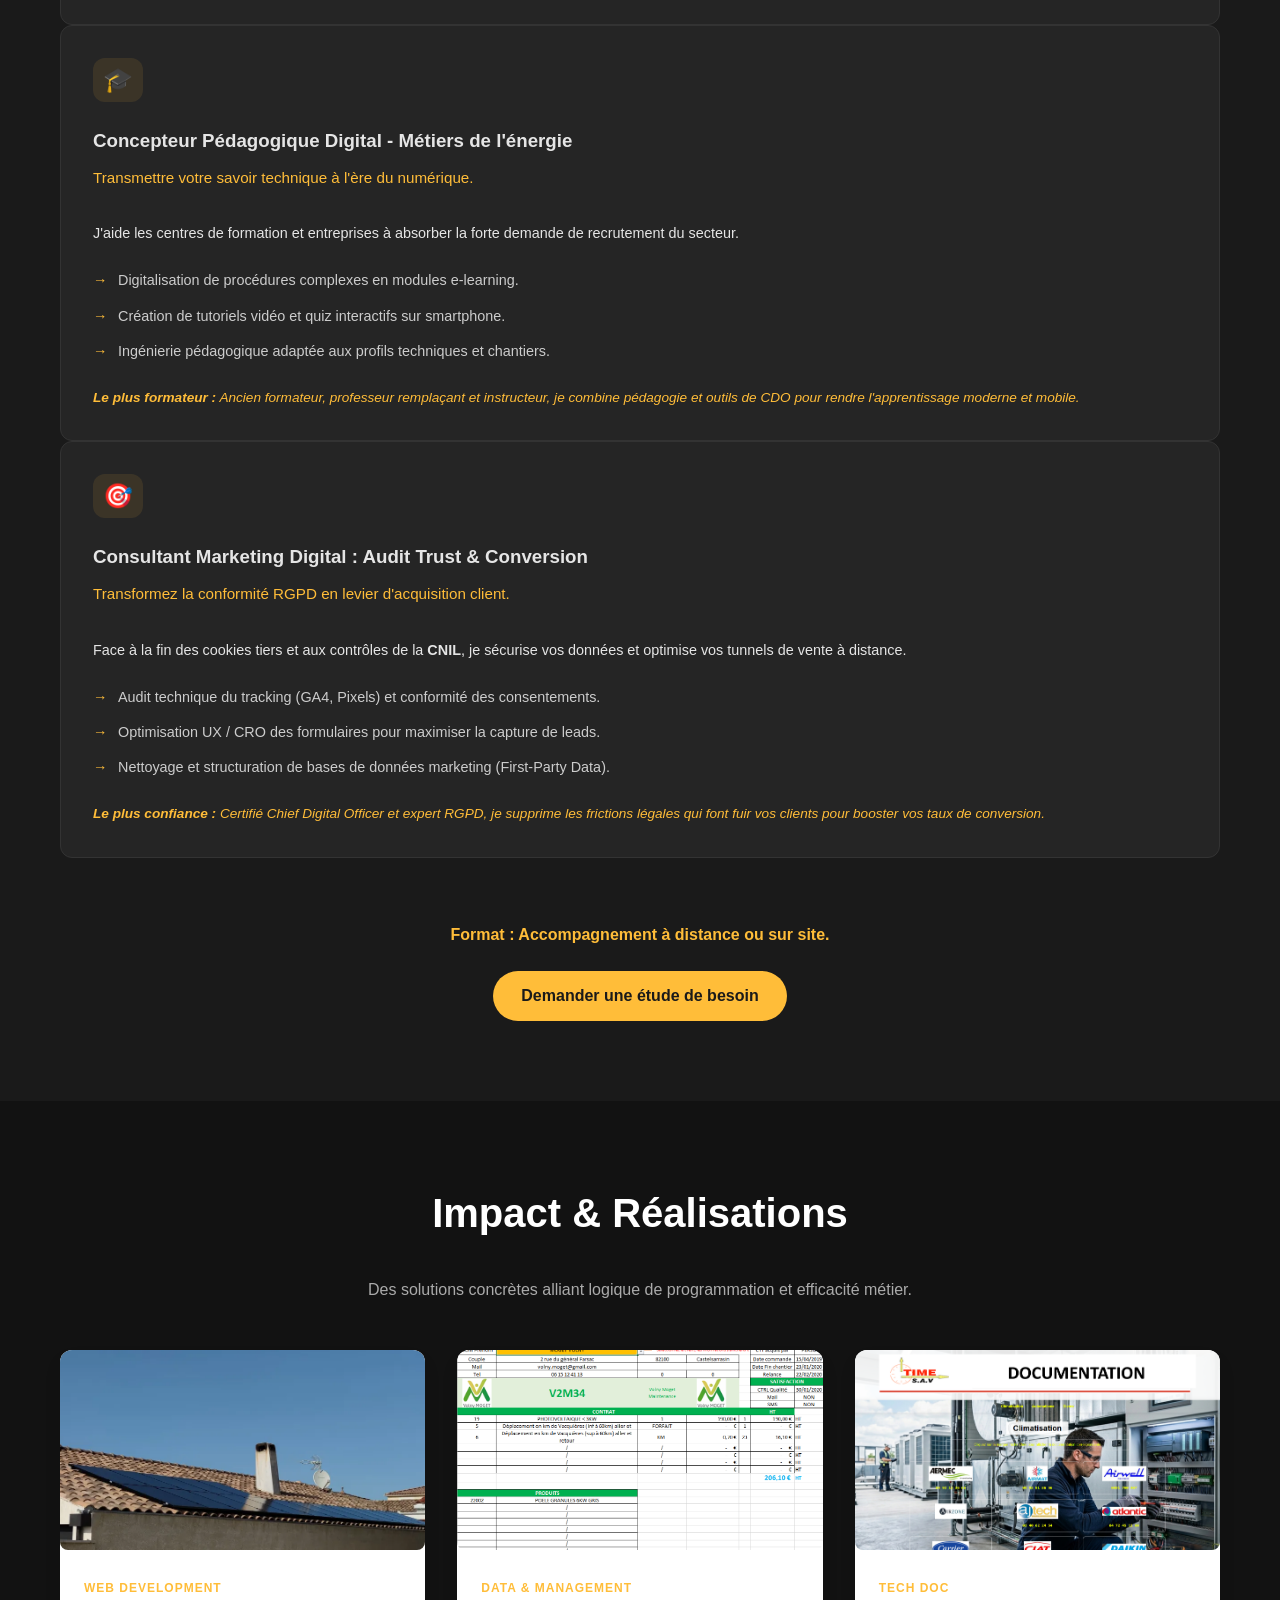
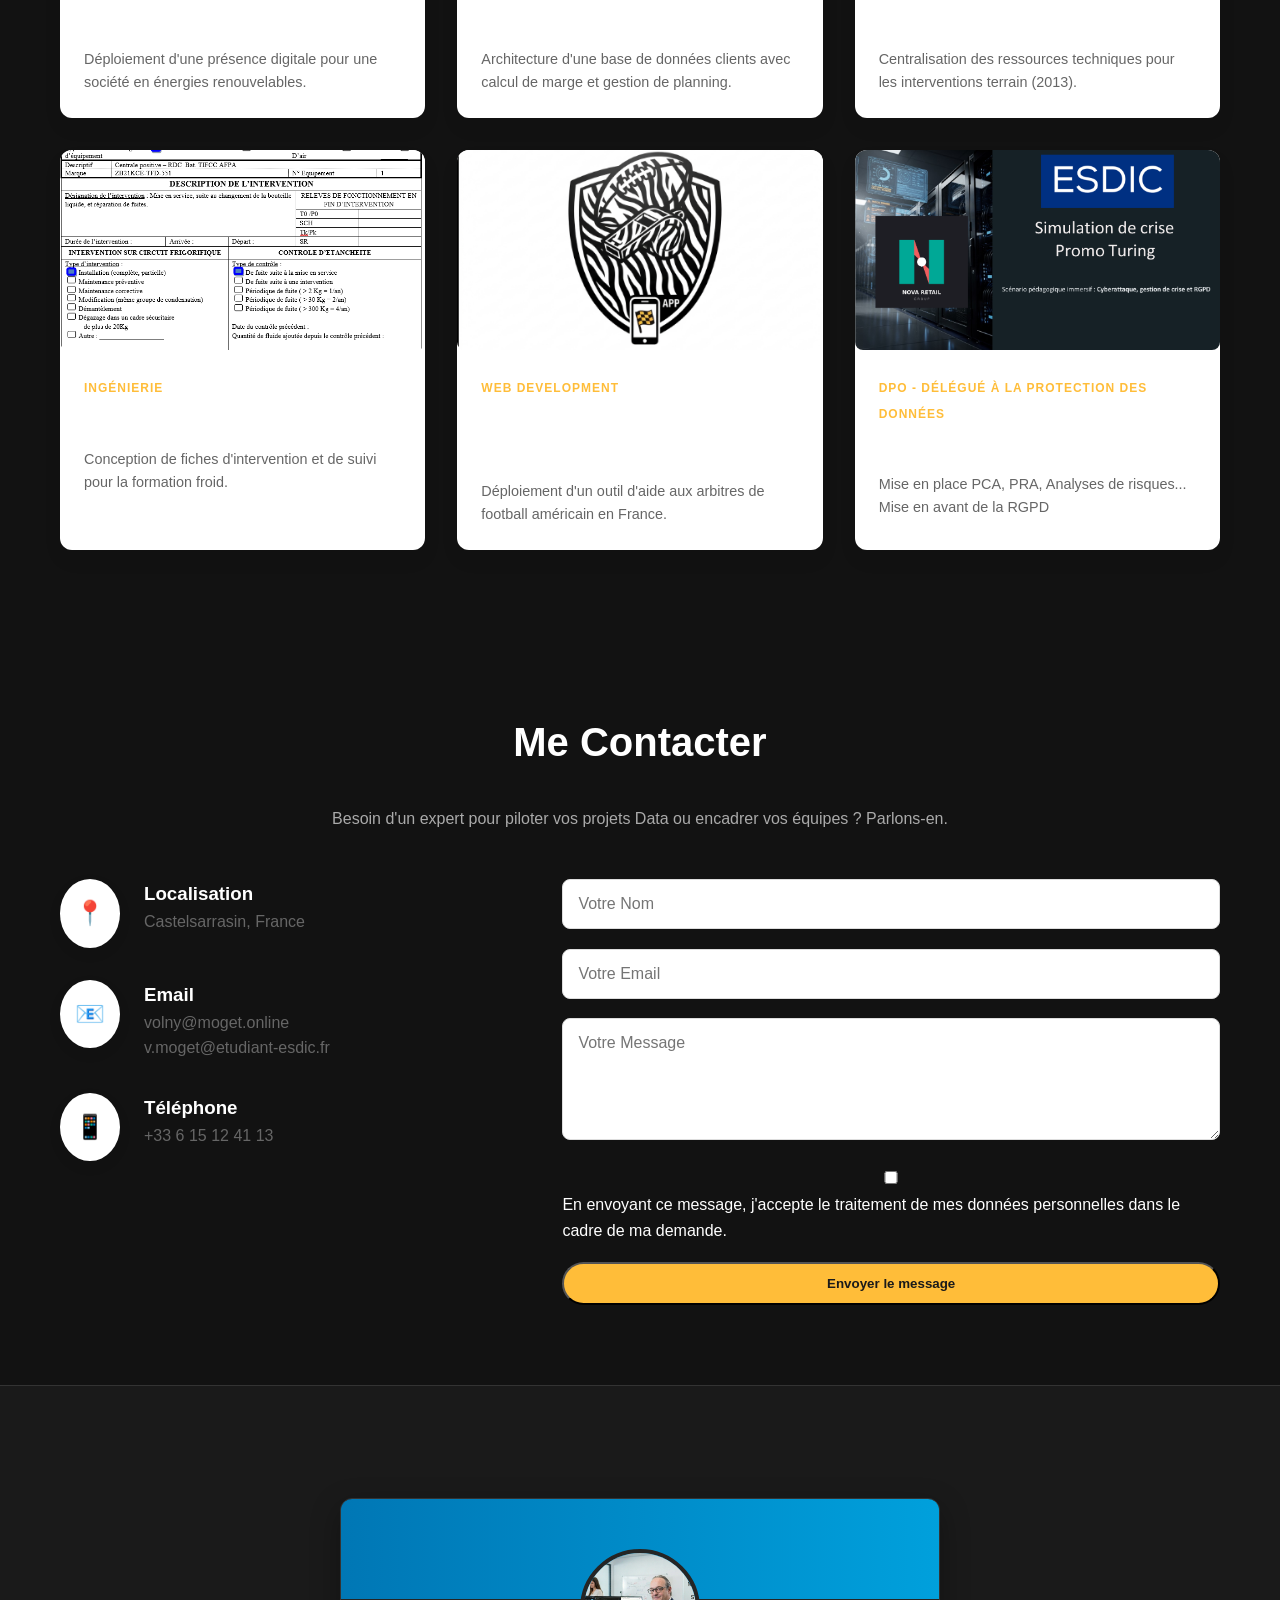
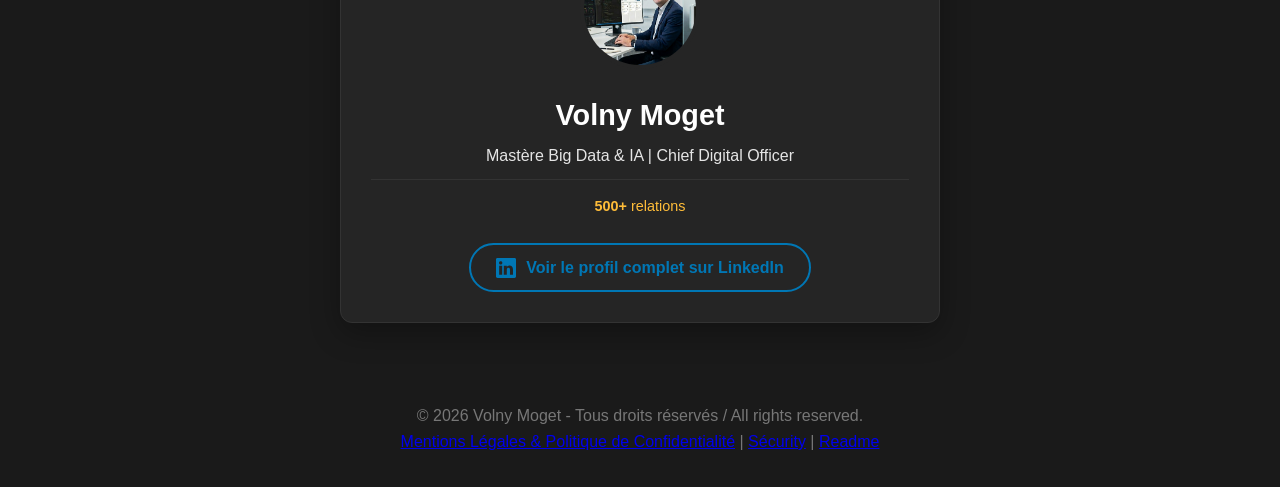
==== commit 9c872c0b: "services and projetcs + .ht access" ====
--- a/index.html
+++ b/index.html
@@ -1,463 +1,694 @@
-<!DOCTYPE html>
-<html lang="fr">
-<head>
-    <meta http-equiv="Content-Type" 
-      content="text/html; charset=utf-8">
-    <meta name="viewport" content="width=device-width, initial-scale=1.0">
-    <title>Volny Moget | Ingénieur Big Data & Chef de projets Agile</title>
-    <meta name="description" content="Portfolio de Volny Moget, Ingénieur Big Data et Chef de projets Agile. Plus de 10 ans d'expérience en gestion d'équipes et transformation numérique.">
-    <link rel="stylesheet" href="style.css">
-    <link rel="icon" type="image/png" href="images/favicon.png">
-</head>
-
-
-<body>
-    <header class="main-header">
-        <nav class="container">
-    <a href="images/logo_volny-moget_sans_nom.png" class="logo">Volny Moget</a>
-    
-    <button class="burger" id="burger-menu" aria-label="Ouvrir le menu">
-        <span></span>
-        <span></span>
-        <span></span>
-    </button>
-
-    <ul class="nav-links" id="nav-links">
-        <li><a href="#about">Présentation</a></li>
-        <li><a href="#resume">Parcours</a></li>
-        <li><a href="#education">Formations</a></li>
-        <li><a href="#certifications">Certifications</a></li>
-        <li><a href="#skills">Compétences</a></li>
-        <li><a href="#projects">Projets</a></li>
-        <li><a href="#contact" class="btn-primary">Contact</a></li>
-    </ul>
-</nav>
-    </header>
-
-    <main>
-        <section id="home" class="hero">
-            <div class="container hero-grid">
-                <div class="hero-text">
-                    <span class="badge">Disponible pour de nouveaux défis</span>
-                    <h1>Ingénieur <span>Big Data</span> en formation <br>& Chef de projets <span>Agile</span></h1>
-                    <p>Ancien officier marinier dans l'Aéronautique Navale, je combine rigueur militaire et expertise technique en aéronautique, en SAV, en électronique et en énergies renouvelables, pour piloter vos projets Data et IA.</p>
-                    <div class="hero-btns">
-                        <a href="#contact" class="btn-primary">Me contacter</a>
-                        <a href="#projects" class="btn-secondary">Voir mes travaux</a>
-                    </div>
-                </div>
-                <div class="hero-image">
-                    <img src="images/volny_ai3.png" alt="Volny Moget - Ingénieur Big Data">
-                </div>
-            </div>
-        </section>
-
-        <section id="about" class="container section">
-    <div class="grid-2">
-        <div class="about-img">
-            <img src="images/volny_ai2.png" alt="Volny Moget">
-            <div class="experience-badge">
-                <span class="number">10+</span>
-                <span class="text">Années d'Expérience Opérationnelle</span>
-            </div>
-        </div>
-        <div class="about-content">
-            <h2 class="section-title">De l'Action Terrain à la <span class="highlight">Intelligence des Données</span></h2>
-            
-            <p class="lead">
-                Ancien Officier Marinier et <strong>Responsable Technique</strong>, je transitionne aujourd'hui vers le métier de <strong>Data Scientist</strong> pour mettre ma rigueur au service de l'analyse stratégique.
-            </p>
-
-            <div class="about-features">
-                <div class="feature-item">
-                    <div class="feature-icon">📊</div>
-                    <div class="feature-text">
-                        <h4>Expertise Data en devenir</h4>
-                        <p>En Mastère Data & IA, je travaille avec Python, SQL et le No-Code (Odoo, Synchroteam) pour structurer et exploiter les données complexes.</p>
-                    </div>
-                </div>
-                <div class="feature-item">
-                    <div class="feature-icon">🎯</div>
-                    <div class="feature-text">
-                        <h4>Pilotage & Management</h4>
-                        <p>Plus de 10 ans à diriger des unités de production et des équipes techniques (jusqu'à 9 techniciens), garantissant performance et respect des budgets.</p>
-                    </div>
-                </div>
-                <div class="feature-item">
-                    <div class="feature-icon">🛡️</div>
-                    <div class="feature-text">
-                        <h4>Rigueur & Diagnostic</h4>
-                        <p>Expert en diagnostic technique et gestion de crise, une compétence forgée dans la Marine Nationale et des sociétés spécialisées en énergie.</p>
-                    </div>
-                </div>
-            </div>
-
-            <div class="cta-group">
-                <a href="images/Volny_MOGET_2026_DataIAalternance.pdf" class="btn-primary" download>Télécharger mon CV complet</a>
-                <a href="#contact" class="btn-secondary-dark">Discutons de votre projet</a>
-            </div>
-        </div>
-    </div>
-</section>
-<section id="resume" class="container section">
-    <h2 class="section-title center">Mon Parcours Professionnel</h2>
-    <p class="section-subtitle center">Plus de 10 ans d'expérience entre rigueur militaire et expertise technique.</p>
-
-    <div class="timeline">
-        <div class="timeline-item">
-            <div class="timeline-date">2026 - Présent</div>
-            <div class="timeline-content">
-                <h3>Formation Ingénieur Big Data & IA</h3>
-                <p><strong>Cesi de Labège</strong></p>
-                <p>Spécialisation en gestion de données massives et intelligence artificielle.</p>
-            </div>
-        </div>
-
-        <div class="timeline-item">
-            <div class="timeline-date">2014 - 2025</div>
-            <div class="timeline-content">
-                <h3>De technicien à Responsable d'Équipe Technique</h3>
-                <p><strong>Secteur Privé</strong></p>
-                <p>Gestion d'équipe, planification et optimisation de la satisfaction client.</p>
-            </div>
-        </div>
-
-        <div class="timeline-item">
-            <div class="timeline-date">2003 - 2013</div>
-            <div class="timeline-content">
-                <h3>Officier Marinier - Electronicien de bord - Chef de Quart</h3>
-                <p><strong>Marine Nationale</strong></p>
-                <p>Leadership opérationnel et gestion de systèmes complexes en aéronef (ATL2, Falcon50) en haute mer.</p>
-            </div>
-        </div>
-    </div>
-</section>
-<section id="education" class="section bg-light">
-    <div class="container">
-        <h2 class="section-title center">Formation & Certifications</h2>
-        <p class="section-subtitle center">Un apprentissage continu pour rester à la pointe de l'innovation technique.</p>
-
-        <div class="education-grid">
-            <div class="education-card highlight-card">
-                <div class="ed-date">Mars 2026 - Mars 2028</div>
-                <div class="ed-content">
-                    <h3>Mastère Big Data et IA</h3>
-                    <p class="school">ESDIC</p>
-                    <p class="description">Spécialisation en ingénierie informatique appliquée aux données massives et à l'intelligence artificielle.</p>
-                </div>
-            </div>
-
-            <div class="education-card">
-                <div class="ed-date">2023 - 2026</div>
-                <div class="ed-content">
-                    <h3>MBA - Administration et gestion de l'informatique</h3>
-                    <p class="school">Studi</p>
-                    <p class="description">Management des technologies de l'information et stratégie digitale.</p>
-                </div>
-            </div>
-
-            <div class="education-card">
-                <div class="ed-date">2018 - 2019</div>
-                <div class="ed-content">
-                    <h3>Manager des Ressources Humaines / Coach Consultant</h3>
-                    <p class="school">LINKUP COACHING</p>
-                    <p class="description">Certification Niveau 1-NSF 315 en gestion du personnel et de l'emploi.</p>
-                </div>
-            </div>
-
-            <div class="education-card">
-                <div class="ed-date">2012 - 2013</div>
-                <div class="ed-content">
-                    <h3>Technicien d'intervention en froid commercial</h3>
-                    <p class="school">AFPA de Béziers</p>
-                    <p class="description">Expertise technique en systèmes de climatisation et froid industriel.</p>
-                </div>
-            </div>
-
-            <div class="education-card">
-                <div class="ed-date">Cursus Militaire</div>
-                <div class="ed-content">
-                    <h3>Électronicien d'aéronautique navale</h3>
-                    <p class="school">Ecole du personnel volant de la Marine Nationale</p>
-                    <p class="description">Formation de navigant et spécialisation en électronique embarquée.</p>
-                </div>
-            </div>
-        </div>
-    </div>
-</section>
-<section id="certifications" class="section">
-    <div class="container">
-        <div class="grid-2">
-            <div class="cert-block">
-                <h2 class="section-title">Certifications</h2>
-                <ul class="cert-list">
-                    <li>
-                        <i class="icon">🛡️</i>
-                        <div>
-                            <h4>Cybersécurité & Accès</h4>
-                            <p>Parcours complet : Gérer et sécuriser ses accès, reconnaître le phishing.</p>
-                        </div>
-                    </li>
-                    <li>
-                        <i class="icon">👥</i>
-                        <div>
-                            <h4>Microsoft Teams</h4>
-                            <p>Formation vidéo : Utilisation collaborative sur Mobile.</p>
-                        </div>
-                    </li>
-                    <li>
-                        <i class="icon">☀️</i>
-                        <div>
-                            <h4>QUALI PV</h4>
-                            <p>Certifications BAT et ELEC pour les installations photovoltaïques.</p>
-                        </div>
-                    </li>
-                </ul>
-            </div>
-
-            <div class="honor-block">
-                <h2 class="section-title">Honneurs & Distinctions</h2>
-                <ul class="honor-list">
-                    <li>
-                        <span class="medal-icon">🎖️</span>
-                        <p>Titre de Reconnaissance de la Nation</p>
-                    </li>
-                    <li>
-                        <span class="medal-icon">🏅</span>
-                        <p>Médaille de la Défense Nationale (Argent)</p>
-                    </li>
-                    <li>
-                        <span class="medal-icon">🌍</span>
-                        <p>Médaille Outre-Mer TCHAD & Commémorative Afghanistan</p>
-                    </li>
-                    <li>
-                        <span class="medal-icon">🇪🇺</span>
-                        <p>The Common Security and Defense Policy Service Medal</p>
-                    </li>
-                </ul>
-            </div>
-        </div>
-    </div>
-</section>
-
-<section id="skills" class="section bg-light">
-    <div class="container">
-        <h2 class="section-title center">Expertise & Savoir-faire</h2>
-        <p class="section-subtitle center">Une double compétence rare : la maîtrise de la donnée alliée à une solide expérience du terrain.</p>
-        
-        <div class="skills-wrapper">
-            <div class="skill-category">
-                <h3><i class="icon">📊</i>Data & Intelligence Artificielle</h3>
-                <div class="skill-item">
-                    <div class="skill-info"><span>Python & Bibliothèques Data (Pandas, NumPy)</span><span>Apprentissage</span></div>
-                    <div class="progress-line" data-width="45%"><span></span></div>
-                </div>
-                <div class="skill-item">
-                    <div class="skill-info"><span>SQL & Modélisation de bases de données</span><span>Intermédiaire</span></div>
-                    <div class="progress-line" data-width="55%"><span></span></div>
-                </div>
-                <div class="skill-item">
-                    <div class="skill-info"><span>Analyse de données & Statistiques</span><span>Avancé</span></div>
-                    <div class="progress-line" data-width="70%"><span></span></div>
-                </div>
-                <p class="category-details">Focus : Transformation de données brutes en indicateurs de performance (KPI).</p>
-            </div>
-            <div class="skill-category">
-                <h3><i class="icon">🌍</i> Langues</h3>
-                <div class="skill-item">
-                    <div class="skill-info"><span>Français</span><span>Natif</span></div>
-                    <div class="progress-line" data-width="100%"><span></span></div>
-                </div>
-                <div class="skill-item">
-                    <div class="skill-info"><span>Anglais</span><span>Niveau B1</span></div>
-                    <div class="progress-line" data-width="55%"><span></span></div>
-                </div>
-                <p class="category-details">Focus : Capacité à évoluer dans un environnement technique anglophone.</p>
-            </div>
-            <div class="skill-category">
-                <h3><i class="icon">💻</i> Développement & No-Code</h3>
-                <div class="skill-item">
-                    <div class="skill-info"><span>Solutions No-Code (Odoo, Synchroteam)</span><span>Expert</span></div>
-                    <div class="progress-line" data-width="95%"><span></span></div>
-                </div>
-                <div class="skill-item">
-                    <div class="skill-info"><span>Architecture Excel complexe (VBA, Macros)</span><span>Expert</span></div>
-                    <div class="progress-line" data-width="90%"><span></span></div>
-                </div>
-                <div class="skill-item">
-                    <div class="skill-info"><span>Web Stack (HTML5, CSS3, JavaScript)</span><span>Intermédiaire</span></div>
-                    <div class="progress-line" data-width="50%"><span></span></div>
-                </div>
-                <p class="category-details">Focus : Automatisation de processus et création d'outils de gestion sur mesure.</p>
-            </div>
-
-            <div class="skill-category">
-                <h3><i class="icon">⚙️</i> Pilotage & Maintenance</h3>
-                <div class="skill-item">
-                    <div class="skill-info"><span>Diagnostic technique & Maintenance</span><span>Avancé</span></div>
-                    <div class="progress-line" data-width="95%"><span></span></div>
-                </div>
-                <div class="skill-item">
-                    <div class="skill-info"><span>Gestion d'unité de production (Énergie)</span><span>Expert</span></div>
-                    <div class="progress-line" data-width="90%"><span></span></div>
-                </div>
-                <div class="skill-item">
-                    <div class="skill-info"><span>Reporting & Compte-rendu d'activité</span><span>Avancé</span></div>
-                    <div class="progress-line" data-width="85%"><span></span></div>
-                </div>
-                <p class="category-details">Focus : Maintenance préventive et gestion des interventions terrain complexes.</p>
-            </div>
-
-            <div class="skill-category">
-                <h3><i class="icon">🤝</i> Leadership & Management</h3>
-                <div class="skill-item">
-                    <div class="skill-info"><span>Encadrement d'équipe (9+ personnes)</span><span>Expert</span></div>
-                    <div class="progress-line" data-width="95%"><span></span></div>
-                </div>
-                <div class="skill-item">
-                    <div class="skill-info"><span>Méthodes Agiles (Scrum, Kanban)</span><span>Avancé</span></div>
-                    <div class="progress-line" data-width="80%"><span></span></div>
-                </div>
-                <div class="skill-item">
-                    <div class="skill-info"><span>Formation & Transfert de compétences</span><span>Expert</span></div>
-                    <div class="progress-line" data-width="90%"><span></span></div>
-                </div>
-                <p class="category-details">Focus : Management en environnement exigeant (Marine Nationale).</p>
-            </div>
-        </div>
-    </div>
-</section>
-
-<section id="projects" class="section">
-    <div class="container">
-        <h2 class="section-title center">Impact & Réalisations</h2>
-        <p class="section-subtitle center">Des solutions concrètes alliant logique de programmation et efficacité métier.</p>
-        
-        <div class="projects-grid">
-            <article class="project-card">
-                <div class="project-image">
-                    <img src="images/v2m34.png" alt="Capture du site V2M34">
-                    <div class="project-overlay">
-                        <a href="https://v2m34.wordpress.com/" target="_blank" class="btn-view">Voir le site</a>
-                    </div>
-                </div>
-                <div class="project-info">
-                    <span class="project-tag">Web Development</span>
-                    <h3>Création complète Web</h3>
-                    <p>Déploiement d'une présence digitale pour une société en énergies renouvelables.</p>
-                </div>
-            </article>
-
-            <article class="project-card">
-                <div class="project-image">
-                    <img src="images/crm-gestion-clients-volny-moget.png" alt="Interface CRM Excel">
-                    <div class="project-overlay">
-                        <a href="assets/crm_clients.xlsx" download class="btn-view">Télécharger l'outil</a>
-                    </div>
-                </div>
-                <div class="project-info">
-                    <span class="project-tag">Data & Management</span>
-                    <h3>CRM sur mesure (Excel)</h3>
-                    <p>Architecture d'une base de données clients avec calcul de marge et gestion de planning.</p>
-                </div>
-            </article>
-
-            <article class="project-card">
-                <div class="project-image">
-                    <img src="images/timesav.png" alt="Documentation technique Time SAV">
-                    <div class="project-overlay">
-                        <a href="Documentation_TIME_SAV/index.html" target="_blank" class="btn-view">Consulter la doc</a>
-                    </div>
-                </div>
-                <div class="project-info">
-                    <span class="project-tag">Tech Doc</span>
-                    <h3>Portail Technique HTML/CSS</h3>
-                    <p>Centralisation des ressources techniques pour les interventions terrain (2013).</p>
-                </div>
-            </article>
-
-            <article class="project-card">
-                <div class="project-image">
-                    <img src="images/fiche_intervention_afpa.png" alt="Fiches d'intervention AFPA">
-                    <div class="project-overlay">
-                        <a href="assets/fi_vierge.doc" download class="btn-view">Voir un exemple</a>
-                    </div>
-                </div>
-                <div class="project-info">
-                    <span class="project-tag">Ingénierie</span>
-                    <h3>Outils de Suivi Machine</h3>
-                    <p>Conception de fiches d'intervention et de suivi pour la formation froid.</p>
-                </div>
-            </article>
-
-            <article class="project-card">
-                <div class="project-image">
-                    <img src="images/carton-num.png" alt="Capture de l'appli Ref App">
-                    <div class="project-overlay">
-                        <a href="assets/Ref_app.html" target="_blank" class="btn-view">Voir la page</a>
-                    <a href="assets/Carton_de_Match_Arbitre_Foot_Us_V1.apk" target="_blank" class="btn-view">Télécharger l'APK</a>
-                    </div>
-                </div>
-                <div class="project-info">
-                    <span class="project-tag">Web Development</span>
-                    <h3>Création complète page web mobile et de son application</h3>
-                    <p>Déploiement d'un outil d'aide aux arbitres de football américain en France.</p>
-                </div>
-            </article>
-            </div>
-    </div>
-</section>
-
-<section id="contact" class="section bg-light">
-    <div class="container">
-        <h2 class="section-title center">Me Contacter</h2>
-        <p class="section-subtitle center">Besoin d'un expert pour piloter vos projets Data ou encadrer vos équipes ? Parlons-en.</p>
-
-        <div class="contact-grid">
-            <div class="contact-info">
-                <div class="info-item">
-                    <div class="icon">📍</div>
-                    <div class="info-text">
-                        <h4>Localisation</h4>
-                        <p>Castelsarrasin, France</p>
-                    </div>
-                </div>
-                <div class="info-item">
-                    <div class="icon">📧</div>
-                    <div class="info-text">
-                        <h4>Email</h4>
-                        <p><a href="mailto:volny@moget.online">volny@moget.online</a></p>
-                    </div>
-                </div>
-                <div class="info-item">
-                    <div class="icon">📱</div>
-                    <div class="info-text">
-                        <h4>Téléphone</h4>
-                        <p>+33 6 15 12 41 13</p>
-                    </div>
-                </div>
-            </div>
-
-            <form action="https://formspree.io/f/ton-id" method="POST" class="contact-form">
-                <div class="form-group">
-                    <input type="text" name="name" placeholder="Votre Nom" required aria-label="Nom">
-                </div>
-                <div class="form-group">
-                    <input type="email" name="email" placeholder="Votre Email" required aria-label="Email">
-                </div>
-                <div class="form-group">
-                    <textarea name="message" rows="5" placeholder="Votre Message" required aria-label="Message"></textarea>
-                </div>
-                <button type="submit" class="btn-primary">Envoyer le message</button>
-            </form>
-        </div>
-    </div>
-</section>
-    </main>
-
-    <footer class="main-footer">
-        <p>&copy; 2026 Volny Moget - Conçu pour la performance.</p>
-    </footer>
-<script src="script.js"></script>
-</body>
-</html>
+<!DOCTYPE html>
+<html lang="fr">
+<head>
+    <meta charset="utf-8">
+    <meta name="viewport" content="width=device-width, initial-scale=1.0">
+    <title>Volny Moget | Spécialiste Big Data & Chef de projets Agile</title>
+    <meta name="description" content="Portfolio de Volny Moget, Ingénieur Big Data et Chef de projets Agile. Plus de 10 ans d'expérience en gestion d'équipes et transformation numérique.">
+    <link rel="stylesheet" href="style.css">
+    <link rel="icon" type="image/png" href="images/favicon.png">
+</head>
+
+
+<body>
+    <header class="main-header">
+        <nav class="container">
+    <a href="#home" class="logo">
+        <img src="images/logo_volny-moget_sans_nom.png" alt="Logo VM" class="logo-img">
+        Volny Moget
+    </a>
+    
+    <button class="burger" id="burger-menu" aria-label="Ouvrir le menu">
+        <span></span>
+        <span></span>
+        <span></span>
+    </button>
+
+    <ul class="nav-links" id="nav-links">
+        <li><a href="#about">Présentation</a></li>
+        <li><a href="#resume">Parcours</a></li>
+        <li><a href="#education">Formations</a></li>
+        <li><a href="#certifications">Certifications</a></li>
+        <li><a href="#skills">Compétences</a></li>
+        <li><a href="#services">Offres</a></li>
+        <li><a href="#projects">Projets</a></li>
+        <li><a href="#contact" class="btn-primary">Contact</a></li>
+    </ul>
+</nav>
+    </header>
+
+    <main>
+        <section id="home" class="hero">
+            <div class="container hero-grid">
+                <div class="hero-text">
+                    <span class="badge">Disponible pour de nouveaux défis</span>
+                    <h1><span>Expert en Stratégie Digitale</span>,<br> Chef de projet <span>Agile</span></h1>
+                    <p>Ancien Officier Marinier et manager technique, je mets 20 ans de leadership, de gestion de crise et d'exigence au service de votre transformation digitale.</p>
+                    <div class="hero-btns">
+                        <a href="#contact" class="btn-primary">Me contacter</a>
+                        <a href="#projects" class="btn-secondary">Voir mes travaux</a>
+                    </div>
+                </div>
+                <div class="hero-image">
+                    <img src="images/volny_ai1.png" alt="Volny Moget - Ingénieur Big Data">
+                </div>
+            </div>
+        </section>
+
+        <section id="about" class="container section">
+    <div class="grid-2">
+        <div class="about-img">
+            <img src="images/volny_ai4.png" alt="Volny Moget">
+            <div class="experience-badge">
+                <span class="number">20+</span>
+                <span class="text">Années d'Expérience Opérationnelle</span>
+            </div>
+        </div>
+        <div class="about-content">
+            <h2 class="section-title">De l'Action Terrain à l'<span class="highlight">Intelligence des Données</span></h2>
+            
+            <p class="lead">
+                Ancien Officier Marinier et <strong>Responsable Technique</strong>, je transitionne aujourd'hui vers les métiers du <strong>Digital</strong> pour mettre ma rigueur au service de l'analyse stratégique.
+            </p>
+
+            <div class="about-features">
+                <div class="feature-item">
+                    <div class="feature-icon">&#128202;</div>
+                    <div class="feature-text">
+                        <h4>Expertise Data en devenir</h4>
+                        <p>En Mastère Data & IA, je travaille avec Python, SQL et le No-Code (Odoo, Synchroteam) pour structurer et exploiter les données complexes.</p>
+                    </div>
+                </div>
+                <div class="feature-item">
+                    <div class="feature-icon">&#128200;</div>
+                    <div class="feature-text">
+                        <h4>Expertise en Stratégie Digitale</h4>
+                        <p>Que ce soit de la veille, de la priorisation, de la transformation de site, du SEO, ou même de la gestion de réseaux sociaux, tout est travaillé pour une visbilité optimale.</p>
+                    </div>
+                </div>
+                <div class="feature-item">
+                    <div class="feature-icon">&#127919;</div>
+                    <div class="feature-text">
+                        <h4>Pilotage & Management</h4>
+                        <p>Plus de 10 ans à diriger des services et des équipes techniques (jusqu'à 20 techniciens ou 25 entreprises extérieures), garantissant performance et respect des budgets.</p>
+                    </div>
+                </div>
+                <div class="feature-item">
+                    <div class="feature-icon">&#128188;</div>
+                    <div class="feature-text">
+                        <h4>Rigueur & Diagnostic</h4>
+                        <p>Expert en diagnostic technique et gestion de crise, une compétence forgée dans la Marine Nationale et des sociétés spécialisées en énergie.</p>
+                    </div>
+                </div>
+            </div>
+
+            <div class="cta-group">
+                <a href="assets\Volny_MOGET_Digital Numérique" class="btn-primary" download>Télécharger mon CV complet</a>
+                <a href="#contact" class="btn-secondary-dark">Discutons de votre projet</a>
+            </div>
+        </div>
+    </div>
+</section>
+
+<section id="resume" class="container section">
+    <h2 class="section-title center">Mon Parcours Professionnel</h2>
+    <p class="section-subtitle center">Plus de 20 ans d'expérience entre rigueur militaire et expertise technique.</p>
+
+    <div class="timeline">
+        <div class="timeline-item">
+            <div class="timeline-date">2024-2025</div>
+            <div class="timeline-content">
+                <h3> Responsable technique d’unité de production d’énergies,</h3>
+                <p><strong>DRIMM, Groupe Séché</strong></p>
+                <ul class="resume-list">
+                <li>Management d'un écosystème de 25 partenaires techniques</li>
+                <li>Gestion de service : budget 250k€, 50 Plans de prévention (manutention, électrique, chimique, hauteur, bruit, explosion).</li>
+                <li>Collecter et analyser de données de production pour l'optimisation des flux</li>
+                <li>Développer des protocoles de dépannage pour accélérer la résolution des pannes critiques</li>
+                <li>Assurer la conformité réglementaire des équipements et des processus industriels</li>
+                <li>Gérer le budget annuel de maintenance et négocier avec les fournisseurs pour réduire les coûts</li>
+                </ul>
+            </div>
+        </div>
+        <div class="timeline-item">
+            <div class="timeline-date">2022-2024</div>
+            <div class="timeline-content">
+                <h3>Responsable technique et Formateur</h3>
+                <p><strong>KALORIO</strong></p>
+                <ul class="resume-list">
+                <li>Former et suivre de 20 techniciens itinérants et sédentaires</li>
+                <li>Former de manière proactive les équipes internes aux outils numériques pour améliorer la productivité</li>
+                <li>Développer et administrer le CRM en optimisant la gestion de la base de données, pour une expérience client fluide</li>
+                <li>Intégrer des solutions d'intelligence artificielle pour anticiper les besoins clients et améliorer la fidélisation</li>
+                </ul>
+            </div>
+        </div>
+        <div class="timeline-item">
+            <div class="timeline-date">2020-2024</div>
+            <div class="timeline-content">
+                <h3>Gérant de société en énergies renouvelables</h3>
+                <p><strong>V2M34</strong></p>
+                <ul class="resume-list">
+                <li>Diriger et rationaliser des projets stratégiques, renforçant la cohérence et la performance globale de l'entreprise</li>
+                <li>élaborer des stratégies de contenu SEO pour augmenter la visibilité en ligne et le trafic organique</li>
+                <li>Négocier avec les partenaires pour élargir la gamme de services proposés et augmenter le chiffre d'affaires</li>
+                </ul>
+            </div>
+        </div>
+        <div class="timeline-item">
+            <div class="timeline-date">2017-2019</div>
+            <div class="timeline-content">
+                <h3>Gérant de société Consultant</h3>
+                <p><strong>Volny Moget</strong></p>
+                <ul class="resume-list">
+                <li>Coordonner des projets collaboratifs, optimisant la synergie d'équipe et la mise en œuvre de solutions efficace</li>
+                <li>Superviser et évaluer la progression des clients à travers des indicateurs précis, adaptant les stratégies en conséquence</li>
+                <li>Faciliter une communication claire et efficace entre les parties prenantes, renforçant ainsi la cohésion et la transparence</li>
+                </ul>
+            </div>
+        </div>
+        <div class="timeline-item">
+            <div class="timeline-date">2015-2018</div>
+            <div class="timeline-content">
+                <h3>Directeur technique</h3>
+                <p><strong>Groupe ENR (AJ Confort, EVOSYS) </strong></p>
+                <ul class="resume-list">
+                <li>Superviser la gestion technique, au niveau stocks, achats, formation et planning</li>
+                <li>Rapporter la progression et les enjeux des projets à la direction, en proposant des solutions adaptées</li>
+                <li>Développer des méthodes de travail afin d’améliorer la gestion de projets</li>
+                </ul>
+            </div>
+        </div>
+        <div class="timeline-item">
+            <div class="timeline-date">2013 - 2015</div>
+            <div class="timeline-content">
+                <h3>Technicien supérieur en maintenance</h3>
+                <p><strong>TIME SAV</strong></p>
+                <ul class="resume-list">
+                <li>Mise en service, et dépannage en solo</li>
+                <li>Gestion de clients, suivi de dossiers sensibles (juridique et/ou technique)</li>
+                <li>Mise en place d'une banque de données de documentation technique</li>
+                </ul>
+            </div>
+        </div>
+        <div class="timeline-item">
+            <div class="timeline-date">2003 - 2012</div>
+            <div class="timeline-content">
+                <h3>Officier Marinier - Electronicien de bord - Chef de Quart Opération</h3>
+                <p><strong>Marine Nationale</strong></p>
+                <ul class="resume-list">
+                <li>Elaborer des briefings tactiques pour garantir la finalité de la mission</li>
+                <li>Rédiger des rapports de situation pour informer la prise de décision au sein des missions diplomatiques</li>
+                <li>Organiser des réunions multilatérales pour favoriser la coopération intergouvernementale</li>
+                </ul>
+            </div>
+        </div>
+    </div>
+</section>
+<section id="education" class="section bg-office-moget">
+    <div class="container">
+        <h2 class="section-title center">Formations</h2>
+        <p class="section-subtitle center">Un apprentissage continu pour rester à la pointe de l'innovation technique.</p>
+
+        <div class="education-grid">
+            <div class="education-card highlight-card">
+                <div class="ed-date">Début 06-2026</div>
+                <div class="ed-content">
+                    <h3>Manager Entrepreneurial de projet numérique et stratégie digitale</h3>
+                    <p class="school">ESDIC</p>
+                    <p class="description">Certification Niveau 7 - RNCP39234</p>
+                    <p class="description">Stratégie Digitale, Gestion de Projet, Data, IA, Cybersécurité, Gestion de risque, Expérience utilisateur</p>
+                </div>
+            </div>
+
+            <div class="education-card">
+                <div class="ed-date">2026</div>
+                <div class="ed-content">
+                    <h3>Expert en stratégie digitale</h3>
+                    <p class="school">STUDI</p>
+                    <p class="description">Certification Niveau 7 - RNCP36287</p>
+                    <p class="description">Management des technologies de l'information et stratégie digitale.</p>
+                </div>
+            </div>
+
+            <div class="education-card">
+                <div class="ed-date">2019</div>
+                <div class="ed-content">
+                    <h3>Manager des Ressources Humaines / Coach Consultant</h3>
+                    <p class="school">LINKUP COACHING</p>
+                    <p class="description">Certification Niveau 7 - RNCP31143</p>
+                    <p class="description">Conseil en Management</p>
+                </div>
+            </div>
+
+            <div class="education-card">
+                <div class="ed-date">2013</div>
+                <div class="ed-content">
+                    <h3>Technicien d'intervention en froid commercial</h3>
+                    <p class="school">AFPA</p>
+                    <p class="description">Expertise technique en systèmes de climatisation et froid industriel.</p>
+                </div>
+            </div>
+
+            <div class="education-card">
+                <div class="ed-date">2003</div>
+                <div class="ed-content">
+                    <h3>électronicien d'aéronautique navale</h3>
+                    <p class="school">Ecole du personnel volant de la Marine Nationale</p>
+                    <p class="description">Formation de navigant et spécialisation en électronique embarquée.</p>
+                </div>
+            </div>
+        </div>
+    </div>
+</section>
+
+<section id="certifications" class="section">
+    <div class="container">
+        <h2 class="section-title">Certifications</h2>
+            <div class="grid-2">
+                <ul class="cert-list">
+                    <li>
+                        <i class="icon">
+                            <img src="images/google-ai-certificate-completion.png" alt="Google AI Professionnal Certificate" style="width: 60px; height: auto; border-radius: 50%;">
+                            <img src="images/google-ai-app-build.png" alt="Google AI for App Building" style="width: 60px; height: auto; border-radius: 50%;">
+                            <img src="images/google-ai-content-creation.png" alt="Google AI for Content Creation" style="width: 60px; height: auto; border-radius: 50%;">
+                            <img src="images/google-ai-data-analysis.png" alt="Google AI for Data Analysis" style="width: 60px; height: auto; border-radius: 50%;">
+                            <img src="images/google-ai-r-i.png" alt="Google AI for Research and Insights" style="width: 60px; height: auto; border-radius: 50%;">
+                            <img src="images/google-ai-w-comm.png" alt="Google AI for Writing and Communicating" style="width: 60px; height: auto; border-radius: 50%;">
+                        </i>
+                        <div>
+                            <h4>Google AI - 04-2026</h4>
+                            <a href="https://www.credly.com/users/volny-moget/badges" target="_blank" rel="noopener noreferrer" style="text-decoration: none; color: inherit; font-weight: bold;">
+                                Utilisation Gemini et Google AI Studio↗
+                            </a>
+                        </div>
+                    </li>
+                    <li>
+                        <i class="icon">
+                            <img src="images/google-ads-display.png" alt="Google Ads Display Certified" style="width: 60px; height: auto; border-radius: 50%;">
+                              <img src="images/google-ads-ai.png" alt="Google Ads AI Certified" style="width: 60px; height: auto; border-radius: 50%;">
+                        </i>
+                        <div>
+                            <h4>Google Ads - 05-2026</h4>
+                            <a href="https://skillshop.credential.net/profile/trude/wallet" target="_blank" rel="noopener noreferrer" style="text-decoration: none; color: inherit; font-weight: bold;">
+                                Pour la publicité sur le Réseau Display, Annonces axées sur les performances et optimisés par l'IA ↗
+                            </a>
+                        </div>
+                    </li>
+                    <li>
+                        <i class="icon">
+                            <img src="images/google-analytics.png" alt="Google Ads AI Certified" style="width: 60px; height: auto; border-radius: 50%;">
+                        </i>
+                        <div>
+                            <h4>Google Analytics - 05-2026</h4>
+                            <a href="https://skillshop.credential.net/b936297d-4a32-41d8-acff-4156296928d1#acc.hMxBvR26" target="_blank" rel="noopener noreferrer" style="text-decoration: none; color: inherit; font-weight: bold;">
+                                  Google Analytics ↗
+                            </a>
+                        </div>
+                    </li>
+                </ul>
+                <ul class="cert-list">
+                    <li>
+                        <i class="icon">
+                            <img src="images/cnil___commission_nationale_de_linformatique_et_des_libert_s_logo.jpg" alt="Attestation formation RGPD CNIL" style="width: 60px; height: auto; border-radius: 50%;">
+                        </i>
+                        <div>
+                            <h4>Attestation Formation RGPD - 05-2026</h4>
+                            <p>Module 1 : Le RGPD et ses notions clés</p>
+                            <p>Module 2 : Les principes de la protection des données</p>
+                            <p>Module 3 : Les responsabilités des acteurs</p>
+                            <p>Module 4 : Le DPO et les outils de la conformité</p>
+                            <p>Module 5 : Les collectivités territoriales</p>
+                            <p>Module 6 : Travail et données personnelles</p>
+                        </div>
+                    </li>
+                    <li>
+                        <i class="icon">&#127774;</i>
+                        <div>
+                            <h4>QUALI PV</h4>
+                            <p>Certifications BAT et ELEC pour les installations photovoltaïques.</p>
+                        </div>
+                    </li>
+                    <li>
+                        <i class="icon">&#128272;</i>
+                        <div>
+                            <h4>Cybersécurité & Accès</h4>
+                            <p>Parcours complet interne Groupe Séché : Gérer et sécuriser ses accès, reconnaître le phishing.</p>
+                        </div>
+                    </li>
+                    <li>
+                        <i class="icon">&#128101;</i>
+                        <div>
+                            <h4>Microsoft Teams</h4>
+                            <p>Formation vidéo interne Groupe Séché : Utilisation collaborative sur Mobile.</p>
+                        </div>
+                    </li>
+                </ul>
+            </div>
+    </div>
+</section>
+
+<section id="skills" class="section bg-office-moget">
+    <div class="container">
+        <h2 class="section-title center">Expertise & Savoir-faire</h2>
+        <p class="section-subtitle center">Une double compétence rare : la maîtrise de la donnée alliée à une solide expérience du terrain.</p>
+        
+        <div class="skills-wrapper">
+            <div class="skill-category">
+                <h3><i class="icon">&#128202;</i>Data & Intelligence Artificielle</h3>
+                <div class="skill-item">
+                    <div class="skill-info"><span>Python & Bibliothèques Data</span><span>Apprentissage</span></div>
+                    <div class="progress-line" data-width="45%"><span></span></div>
+                </div>
+                <div class="skill-item">
+                    <div class="skill-info"><span>SQL & Modélisation de bases de données</span><span>Intermédiaire</span></div>
+                    <div class="progress-line" data-width="55%"><span></span></div>
+                </div>
+                <div class="skill-item">
+                    <div class="skill-info"><span>Analyse de données & Statistiques</span><span>Intermédiaire</span></div>
+                    <div class="progress-line" data-width="60%"><span></span></div>
+                </div>
+                <p class="category-details">Focus : Transformation de données brutes en indicateurs de performance (KPI).</p>
+            </div>
+            <div class="skill-category">
+                <h3><i class="icon">&#127757;</i> Langues</h3>
+                <div class="skill-item">
+                    <div class="skill-info"><span>Français</span><span>Natif</span></div>
+                    <div class="progress-line" data-width="100%"><span></span></div>
+                </div>
+                <div class="skill-item">
+                    <div class="skill-info"><span>Anglais</span><span>Niveau B1</span></div>
+                    <div class="progress-line" data-width="45%"><span></span></div>
+                </div>
+                <p class="category-details">Focus : Capacité à évoluer dans un environnement technique anglophone.</p>
+            </div>
+            <div class="skill-category">
+                <h3><i class="icon">&#128187;</i> Développement & No-Code</h3>
+                <div class="skill-item">
+                    <div class="skill-info"><span>Solutions No-Code (Odoo, Synchroteam)</span><span>Intermédiaire</span></div>
+                    <div class="progress-line" data-width="50%"><span></span></div>
+                </div>
+                <div class="skill-item">
+                    <div class="skill-info"><span>Architecture Excel complexe (VBA, Macros)</span><span>Avancé</span></div>
+                    <div class="progress-line" data-width="70%"><span></span></div>
+                </div>
+                <div class="skill-item">
+                    <div class="skill-info"><span>Web Stack (HTML5, CSS3, JavaScript)</span><span>Intermédiaire</span></div>
+                    <div class="progress-line" data-width="50%"><span></span></div>
+                </div>
+                <p class="category-details">Focus : Automatisation de processus et création d'outils de gestion sur mesure.</p>
+            </div>
+
+            <div class="skill-category">
+                <h3><i class="icon">&#128246;</i> Pilotage & Maintenance</h3>
+                <div class="skill-item">
+                    <div class="skill-info"><span>Diagnostic technique & Maintenance</span><span>Expert</span></div>
+                    <div class="progress-line" data-width="90%"><span></span></div>
+                </div>
+                <div class="skill-item">
+                    <div class="skill-info"><span>Gestion de service (budget, RH, Management)</span><span>Expert</span></div>
+                    <div class="progress-line" data-width="90%"><span></span></div>
+                </div>
+                <div class="skill-item">
+                    <div class="skill-info"><span>Reporting & Compte-rendu d'activité</span><span>Avancé</span></div>
+                    <div class="progress-line" data-width="70%"><span></span></div>
+                </div>
+                <p class="category-details">Focus : Maintenance préventive et gestion des interventions terrain complexes.</p>
+            </div>
+
+            <div class="skill-category">
+                <h3><i class="icon">&#128101;</i> Leadership & Management</h3>
+                <div class="skill-item">
+                    <div class="skill-info"><span>Encadrement d'équipe (20 personnes)</span><span>Expert</span></div>
+                    <div class="progress-line" data-width="90%"><span></span></div>
+                </div>
+                <div class="skill-item">
+                    <div class="skill-info"><span>Méthodes Agile (Scrum, Kanban)</span><span>Avancé</span></div>
+                    <div class="progress-line" data-width="70%"><span></span></div>
+                </div>
+                <div class="skill-item">
+                    <div class="skill-info"><span>Formation & Transfert de compétences</span><span>Expert</span></div>
+                    <div class="progress-line" data-width="90%"><span></span></div>
+                </div>
+                <p class="category-details">Focus : Management en environnement exigeant.</p>
+            </div>
+        </div>
+    </div>
+</section>
+<section id="services" class="section">
+    <div class="container">
+        <h2 class="section-title center">Mes Services</h2>
+        <p class="section-subtitle center">Une expertise technique au service de votre transformation numérique en 2026.</p>
+
+        <div class="grid-3">
+            <div class="education-card">
+                <div class="feature-icon" style="width: fit-content; margin-bottom: 1.5rem;">⚙️</div>
+                <h3>Consultant Digitalisation de la Maintenance Terrain (GMAO)</h3>
+                <p class="lead" style="font-size: 0.95rem; margin-top: 10px;">Fini les rapports papier et les fichiers Excel obsolètes.</p>
+                
+                <p style="font-size: 0.9rem; margin-bottom: 1.5rem;">Face aux contrôles renforcés sur les <strong>CEE</strong>, je sécurise vos processus de maintenance (Solaire, éolien, HVAC).</p>
+                
+                <ul class="resume-list" style="color: #ccc; font-size: 0.9rem; margin-bottom: 1.5rem;">
+                    <li>Audit et choix de l'outil adapté (AQ Manager, Twimm, Ermeo).</li>
+                    <li>Configuration de formulaires digitaux métier (orientés terrain).</li>
+                    <li>Paramétrage des workflows de validation réglementaire.</li>
+                </ul>
+                
+                <div class="highlight" style="font-size: 0.85rem; font-style: italic;">
+                    <strong>Le plus terrain :</strong> Je connais vos contraintes (onduleurs, mécanique). Je crée des outils que vos techniciens utiliseront vraiment.
+                </div>
+            </div>
+
+            <div class="education-card">
+                <div class="feature-icon" style="width: fit-content; margin-bottom: 1.5rem;">🎓</div>
+                <h3>Concepteur Pédagogique Digital - Métiers de l'énergie</h3>
+                <p class="lead" style="font-size: 0.95rem; margin-top: 10px;">Transmettre votre savoir technique à l'ère du numérique.</p>
+                
+                <p style="font-size: 0.9rem; margin-bottom: 1.5rem;">J'aide les centres de formation et entreprises à absorber la forte demande de recrutement du secteur.</p>
+                
+                <ul class="resume-list" style="color: #ccc; font-size: 0.9rem; margin-bottom: 1.5rem;">
+                    <li>Digitalisation de procédures complexes en modules e-learning.</li>
+                    <li>Création de tutoriels vidéo et quiz interactifs sur smartphone.</li>
+                    <li>Ingénierie pédagogique adaptée aux profils techniques et chantiers.</li>
+                </ul>
+                
+                <div class="highlight" style="font-size: 0.85rem; font-style: italic;">
+                    <strong>Le plus formateur :</strong> Ancien formateur, professeur remplaçant et instructeur, je combine pédagogie et outils de CDO pour rendre l'apprentissage moderne et mobile.
+                </div>
+            </div>
+        </div>
+        <div class="education-card">
+            <div class="feature-icon" style="width: fit-content; margin-bottom: 1.5rem;">🎯</div>
+            <h3>Consultant Marketing Digital : Audit Trust & Conversion</h3>
+            <p class="lead" style="font-size: 0.95rem; margin-top: 10px;">Transformez la conformité RGPD en levier d'acquisition client.</p>
+            
+            <p style="font-size: 0.9rem; margin-bottom: 1.5rem;">Face à la fin des cookies tiers et aux contrôles de la <strong>CNIL</strong>, je sécurise vos données et optimise vos tunnels de vente à distance.</p>
+            
+            <ul class="resume-list" style="color: #ccc; font-size: 0.9rem; margin-bottom: 1.5rem;">
+                <li>Audit technique du tracking (GA4, Pixels) et conformité des consentements.</li>
+                <li>Optimisation UX / CRO des formulaires pour maximiser la capture de leads.</li>
+                <li>Nettoyage et structuration de bases de données marketing (First-Party Data).</li>
+            </ul>
+            
+            <div class="highlight" style="font-size: 0.85rem; font-style: italic;">
+                <strong>Le plus confiance :</strong> Certifié Chief Digital Officer et expert RGPD, je supprime les frictions légales qui font fuir vos clients pour booster vos taux de conversion.
+            </div>
+        </div>
+
+        <div class="center" style="margin-top: 4rem;">
+            <p style="margin-bottom: 1.5rem; color: var(--primary); font-weight: bold;">Format : Accompagnement à distance ou sur site.</p>
+            <a href="#contact" class="btn-primary">Demander une étude de besoin</a>
+        </div>
+    </div>
+</section>
+
+<section id="projects" class="section bg-office-moget">
+    <div class="container">
+        <h2 class="section-title center">Impact & Réalisations</h2>
+        <p class="section-subtitle center">Des solutions concrètes alliant logique de programmation et efficacité métier.</p>
+        
+        <div class="projects-grid">
+            <article class="project-card">
+                <div class="project-image">
+                    <img src="images/v2m34.png" alt="Capture du site V2M34">
+                    <div class="project-overlay">
+                        <a href="https://v2m34.wordpress.com/" target="_blank" class="btn-view">Voir le site</a>
+                    </div>
+                </div>
+                <div class="project-info">
+                    <span class="project-tag">Web Development</span>
+                    <h3>Création complète Web</h3>
+                    <p>Déploiement d'une présence digitale pour une société en énergies renouvelables.</p>
+                </div>
+            </article>
+
+            <article class="project-card">
+                <div class="project-image">
+                    <img src="images/crm-gestion-clients-volny-moget.png" alt="Interface CRM Excel">
+                    <div class="project-overlay">
+                        <a href="assets/crm_clients.xlsx" download class="btn-view">Télécharger l'outil</a>
+                    </div>
+                </div>
+                <div class="project-info">
+                    <span class="project-tag">Data & Management</span>
+                    <h3>CRM sur mesure (Excel)</h3>
+                    <p>Architecture d'une base de données clients avec calcul de marge et gestion de planning.</p>
+                </div>
+            </article>
+
+            <article class="project-card">
+                <div class="project-image">
+                    <img src="images/timesav.png" alt="Documentation technique Time SAV">
+                    <div class="project-overlay">
+                        <a href="Documentation_TIME_SAV/index.html" target="_blank" class="btn-view">Consulter la doc</a>
+                    </div>
+                </div>
+                <div class="project-info">
+                    <span class="project-tag">Tech Doc</span>
+                    <h3>Portail Technique HTML/CSS</h3>
+                    <p>Centralisation des ressources techniques pour les interventions terrain (2013).</p>
+                </div>
+            </article>
+
+            <article class="project-card">
+                <div class="project-image">
+                    <img src="images/fiche_intervention_afpa.png" alt="Fiches d'intervention AFPA">
+                    <div class="project-overlay">
+                        <a href="assets/fi_vierge.doc" download class="btn-view">Voir un exemple</a>
+                    </div>
+                </div>
+                <div class="project-info">
+                    <span class="project-tag">Ingénierie</span>
+                    <h3>Outils de Suivi Machine</h3>
+                    <p>Conception de fiches d'intervention et de suivi pour la formation froid.</p>
+                </div>
+            </article>
+
+            <article class="project-card">
+                <div class="project-image">
+                    <img src="images/carton-num.png" alt="Capture de l'appli Ref App">
+                    <div class="project-overlay">
+                        <a href="assets/Ref_app.html" target="_blank" class="btn-view">Voir la page</a>
+                    <a href="assets/Carton_de_Match_Arbitre_Foot_Us_V1.apk" target="_blank" class="btn-view">Télécharger l'APK</a>
+                    </div>
+                </div>
+                <div class="project-info">
+                    <span class="project-tag">Web Development</span>
+                    <h3>Création complète page web mobile et de son application</h3>
+                    <p>Déploiement d'un outil d'aide aux arbitres de football américain en France.</p>
+                </div>
+            </article>
+            <article class="project-card">
+                <div class="project-image">
+                    <img src="images/situation-crise-1.png" alt="Situation de Crise">
+                    <div class="project-overlay">
+                        <a href="assets/Feuille_de_Route.xlsx" download class="btn-view">Feuille de route</a>
+                        <a href="assets/Notification_Initiale_CNIL_NovaRetail.docx" download class="btn-view">Prénotification CNIL</a>
+                    </div>
+                </div>
+                <div class="project-info">
+                    <span class="project-tag">DPO - Délégué à la Protection des Données</span>
+                    <h3>Simulation Situation de Crise</h3>
+                    <p>Mise en place PCA, PRA, Analyses de risques...</p>
+                    <p>Mise en avant de la RGPD</p>
+                </div>
+            </article>
+            </div>
+    </div>
+</section>
+
+
+
+<section id="contact" class="section bg-office-moget">
+    <div class="container">
+        <h2 class="section-title center">Me Contacter</h2>
+        <p class="section-subtitle center">Besoin d'un expert pour piloter vos projets Data ou encadrer vos équipes ? Parlons-en.</p>
+
+        <div class="contact-grid">
+            <div class="contact-info">
+                <div class="info-item">
+                    <div class="icon">&#128205;</div>
+                    <div class="info-text">
+                        <h3>Localisation</h3>
+                        <p>Castelsarrasin, France</p>
+                    </div>
+                </div>
+                <div class="info-item">
+                    <div class="icon">&#128231;</div>
+                    <div class="info-text">
+                        <h3>Email</h3>
+                        <p><a href="mailto:volny@moget.online">volny@moget.online</a></p>
+                        <p><a href="mailto:v.moget@etudiant-esdic.fr">v.moget@etudiant-esdic.fr</a></p>
+                    </div>
+                </div>
+                <div class="info-item">
+                    <div class="icon">&#128241;</div>
+                    <div class="info-text">
+                        <h3>Téléphone</h3>
+                        <p>+33 6 15 12 41 13</p>
+                    </div>
+                </div>
+            </div>
+
+            <form action="contact.php" method="POST" class="contact-form">
+                <div class="form-group">
+                    <input type="text" name="name" placeholder="Votre Nom" required aria-label="Nom">
+                </div>
+                <div class="form-group">
+                    <input type="email" name="email" placeholder="Votre Email" required aria-label="Email">
+                </div>
+                <div class="form-group">
+                    <textarea name="message" rows="5" placeholder="Votre Message" required aria-label="Message"></textarea>
+                </div>
+                <!--HONEYPOT-->
+                <div class="form-group-hp" style="display: none !important; tab-index: -1; autocomplete: false;">
+                    <label for="website">Si vous êtes un humain, laissez ce champ vide :</label>
+                    <input type="text" id="website" name="website" value="">
+                </div>
+                <div class="form-group rgpd-consent">
+                    <input type="checkbox" id="rgpd" name="rgpd" required>
+                    <label for="rgpd">En envoyant ce message, j'accepte le traitement de mes données personnelles dans le cadre de ma demande.</label>
+                </div>
+                <button type="submit" class="btn-primary">Envoyer le message</button>
+            </form>
+        </div>
+    </div>
+</section>
+    </main>
+
+    <footer class="main-footer">
+    <section id="linkedin-profile" class="section">
+    <div class="container">
+        <div class="linkedin-card">
+            <div class="linkedin-header"></div>
+            <div class="linkedin-body center">
+                <div class="profile-img-container">
+                    <img src="images/rech_alt_volny.png" alt="Volny Moget" class="linkedin-profile-img">
+                </div>
+                <h2 class="profile-name">Volny Moget</h2>
+                <p class="profile-title">Mastère Big Data & IA | Chief Digital Officer</p>               
+                <div class="linkedin-stats">
+                    <span><strong>500+</strong> relations</span>
+                </div>
+                <a href="https://www.linkedin.com/in/volnymoget" target="_blank" class="btn-linkedin">
+                    <svg xmlns="http://www.w3.org/2000/svg" width="20" height="20" fill="currentColor" viewBox="0 0 16 16">
+                        <path d="M0 1.146C0 .513.526 0 1.175 0h13.65C15.474 0 16 .513 16 1.146v13.708c0 .633-.526 1.146-1.175 1.146H1.175C.526 16 0 15.487 0 14.854V1.146zm4.943 12.248V6.169H2.542v7.225h2.401zm-1.2-8.212c.837 0 1.358-.554 1.358-1.248-.015-.709-.52-1.248-1.342-1.248-.822 0-1.359.54-1.359 1.248 0 .694.521 1.248 1.327 1.248h.016zm4.908 8.212V9.359c0-.216.016-.432.08-.586.173-.431.568-.878 1.232-.878.869 0 1.216.662 1.216 1.634v3.865h2.401V9.25c0-2.22-1.184-3.252-2.764-3.252-1.274 0-1.845.7-2.165 1.193v.025h-.016a5.54 5.54 0 0 1 .016-.025V6.169h-2.4c.03.678 0 7.225 0 7.225h2.4z"/>
+                    </svg>
+                    Voir le profil complet sur LinkedIn
+                </a>
+            </div>
+        </div>
+    </div>
+    </section>
+    <div class="container">
+        <p>&copy; 2026 Volny Moget - Tous droits réservés / All rights reserved.</p>
+        <div class="footer-links">
+            <a href="mentions.html">Mentions Légales & Politique de Confidentialité</a> |
+            <a href="SECURITY.md"> Sécurity</a> |
+            <a href="README.md">Readme</a> 
+        </div>
+    </div>
+</footer>
+<script src="script.js"></script>
+</body>
+</html>
--- a/style.css
+++ b/style.css
@@ -1,155 +1,252 @@
-/* --- VARIABLES & BASE --- */
-:root {
-    --primary: #ffbd39;
-    --dark: #1a1a1a;
-    --darker: #111111;
-    --light: #252525;
-    --text: #e5e5e5;
-    --white: #ffffff;
-    --gap: 2rem;
-}
-/* Reset de base */
-* { margin: 0; padding: 0; box-sizing: border-box; }
-html { scroll-behavior: smooth; }
-body {font-family: 'Poppins', sans-serif; line-height: 1.6; color: var(--text); background: var(--dark); margin: 0;}
-
-.container { max-width: 1200px; margin: 0 auto; padding: 0 20px; }
-img { max-width: 100%; height: auto; border-radius: 8px; }
-
-/* Header & Nav */
-.main-header { background: var(--dark); padding: 1rem 0; position: sticky; top: 0; z-index: 1000; }
-.main-header nav { display: flex; justify-content: space-between; align-items: center; }
-.logo { color: var(--primary); font-size: 1.5rem; font-weight: 700; text-decoration: none; }
-.nav-links { display: flex; list-style: none; gap: 1.5rem; }
-.nav-links a { color: var(--white); text-decoration: none; font-size: 0.9rem; transition: 0.3s; }
-.nav-links a:hover { color: var(--primary); }
-
-/* Hero Section */
-.hero { background: var(--dark); color: var(--white); padding: 5rem 0; min-height: 80vh; display: flex; align-items: center; }
-.hero-grid { display: grid; grid-template-columns: 1fr 1fr; gap: var(--gap); align-items: center; }
-.hero-text h1 { font-size: 3.5rem; line-height: 1.1; margin-bottom: 1.5rem; }
-.hero-text h1 span { color: var(--primary); }
-.badge { color: var(--primary); text-transform: uppercase; letter-spacing: 2px; font-size: 0.8rem; }
-
-/* Boutons */
-.btn-primary { background: var(--primary); color: var(--dark); padding: 12px 28px; border-radius: 50px; text-decoration: none; font-weight: 600; display: inline-block; transition: 0.3s; }
-.btn-secondary { border: 1px solid var(--white); color: var(--white); padding: 12px 28px; border-radius: 50px; text-decoration: none; margin-left: 10px; transition: 0.3s; }
-.btn-primary:hover { transform: translateY(-3px); box-shadow: 0 5px 15px rgba(255,189,57,0.4); }
-img { max-width: 100%; height: auto; border-radius: 8px; }
-.center { text-align: center; }
-
-/* Style du bouton burger */
-.burger {display: none; flex-direction: column; gap: 5px; background: none; border: none; cursor: pointer; z-index: 1001;}
-.burger span { display: block; width: 25px; height: 3px; background: var(--primary);transition: 0.3s;}
-
-/* Grilles & Sections */
-.section { padding: 5rem 0; }
-.bg-light { background: var(--light); }
-.grid-2 { display: grid; grid-template-columns: 1fr 1fr; gap: var(--gap); align-items: center; }
-.section-title { font-size: 2.5rem; margin-bottom: 2rem; position: relative; }
-.center { text-align: center; }
-
-/* About*/
-.lead {font-size: 1.15rem; color: var(--primary); margin-bottom: 2rem; line-height: 1.6;}
-.about-features { display: flex; flex-direction: column; gap: 1.5rem; margin-bottom: 2.5rem;}
-.feature-item { display: flex; gap: 1.2rem; align-items: flex-start;}
-.feature-icon { font-size: 1.5rem; background: rgba(255, 189, 57, 0.1); padding: 10px; border-radius: 12px; line-height: 1;}
-.feature-text h4 { color: var(--white); margin-bottom: 5px; font-size: 1.05rem;}
-.feature-text p {font-size: 0.95rem; color: #aaa; margin: 0;}
-.highlight {color: var(--primary);}
-.experience-badge { background: var(--primary); color: var(--dark); display: flex; align-items: center; gap: 10px;padding: 15px 25px; border-radius: 12px; width: fit-content; margin-top: -30px; margin-left: 20px; position: relative; z-index: 2;box-shadow: 0 10px 30px rgba(0,0,0,0.3);}
-.experience-badge .number { font-size: 2rem; font-weight: 800;}
-.experience-badge .text { font-size: 0.8rem; font-weight: 600; text-transform: uppercase; line-height: 1.2;}
-.btn-secondary-dark { border: 1px solid #444; color: var(--white); padding: 12px 28px; border-radius: 50px; text-decoration: none; margin-left: 10px;transition: 0.3s;}
-.btn-secondary-dark:hover {  background: #333; border-color: var(--primary);}
-
-/* Skills */
-.section-subtitle { margin-bottom: 3rem; color: #666; }
-.skills-wrapper { display: grid; grid-template-columns: repeat(auto-fit, minmax(350px, 1fr)); gap: 3rem;}
-.skill-category h3 { color: var(--primary); margin-bottom: 1.5rem; border-left: 4px solid var(--primary); padding-left: 15px; display: flex; align-items: center; gap: 10px; font-size: 1.3rem; margin-bottom: 2rem;}
-.skill-item { margin-bottom: 1.5rem; }
-.skill-info { display: flex; justify-content: space-between; margin-bottom: 8px; font-weight: 500;}
-.progress-line { height: 8px; width: 100%; background: #e0e0e0;border-radius: 10px; position: relative; overflow: hidden;}
-.progress-line span {height: 100%;background: var(--primary);position: absolute;left: 0;top: 0; width: 0; /* Animé via JS */ transition: width 1.5s cubic-bezier(0.1, 0.42, 0.41, 1);}
-.skill-category {background: rgba(255, 255, 255, 0.03); padding: 2rem;border-radius: 15px;border: 1px solid #333; transition: 0.3s;}
-.skill-category:hover { border-color: var(--primary); transform: translateY(-5px);}
-.skill-category .icon { font-style: normal; background: var(--primary);color: var(--dark); width: 35px; height: 35px; display: flex; justify-content: center; align-items: center; border-radius: 8px; font-size: 1.1rem;}
-.category-details { margin-top: 1.5rem; font-size: 0.85rem; color: #888; font-style: italic; border-top: 1px solid #333;padding-top: 10px;}
-.skill-info span:last-child { font-size: 0.8rem; color: var(--primary); text-transform: uppercase; letter-spacing: 1px;}
-
-/* --- CERTIFICATIONS & PHOTO GRID --- */
-.cert-honors-grid { display: grid; grid-template-columns: 1fr 280px 1fr; gap: 2rem;align-items: center; margin-top: 3rem;}
-.img-vertical { width: 100%; max-width: 240px; border-radius: 12px; border: 2px solid var(--primary); display: block; margin: 0 auto;}
-.photo-legend { text-align: center; margin-top: 15px; }
-.photo-legend .rank { color: var(--primary); font-weight: bold; text-transform: uppercase; }
-
-/* --- SECTION PARCOURS (Timeline) --- */
-.timeline { position: relative; max-width: 800px; margin: 0 auto; padding: 20px 0; }
-.timeline::before { content: ''; position: absolute; left: 50%; width: 2px; height: 100%; background: var(--primary); transform: translateX(-50%); }
-.timeline-item { margin-bottom: 40px; position: relative; width: 50%; padding: 0 40px; }
-.timeline-item:nth-child(odd) { left: 0; text-align: right; }
-.timeline-item:nth-child(even) { left: 50%; text-align: left; }
-.timeline-date { color: var(--primary); font-weight: bold; margin-bottom: 10px; }
-.timeline-content { background: var(--light); padding: 20px; border-radius: 8px; border: 1px solid #333; }
-
-/* --- SECTION FORMATIONS (Cards) --- */
-.education-grid { display: grid; grid-template-columns: repeat(auto-fit, minmax(300px, 1fr)); gap: 2rem; margin-top: 2rem; }
-.education-card { background: var(--light); padding: 2rem; border-radius: 12px; border: 1px solid #333; transition: 0.3s; }
-.education-card:hover { border-color: var(--primary); transform: translateY(-5px); }
-
-/* Projets  */
-.projects-grid { display: grid; grid-template-columns: repeat(auto-fit, minmax(280px, 1fr)); gap: 2rem; margin-top: 3rem;}
-.project-card { background: var(--white); border-radius: 12px; overflow: hidden; box-shadow: 0 10px 20px rgba(0,0,0,0.05); transition: transform 0.3s ease;}
-.project-card:hover { transform: translateY(-10px); }
-.project-image { position: relative; height: 200px; overflow: hidden;}
-.project-image img { width: 100%; height: 100%; object-fit: cover;}
-.project-overlay { position: absolute; top: 0; left: 0; width: 100%; height: 100%; background: rgba(26, 26, 26, 0.8); display: flex; justify-content: center; align-items: center; opacity: 0;transition: opacity 0.3s ease;}
-.project-card:hover .project-overlay { opacity: 1; }
-.btn-view {background: var(--primary); color: var(--dark); padding: 10px 20px; border-radius: 5px; text-decoration: none; font-weight: 600;}
-.project-info { padding: 1.5rem; }
-.project-tag { font-size: 0.75rem; color: var(--primary); text-transform: uppercase; font-weight: 700; letter-spacing: 1px;}
-.project-info h3 { margin: 0.5rem 0; font-size: 1.25rem; }
-.project-info p { font-size: 0.9rem; color: #666; }
-
-/*   Contact   */
-.contact-grid { display: grid; grid-template-columns: 1fr 1.5fr; gap: 4rem; margin-top: 3rem;}
-.contact-info { display: flex; flex-direction: column; gap: 2rem;}
-.info-item { display: flex; align-items: flex-start; gap: 1.5rem;}
-.info-item .icon {font-size: 1.5rem; background: var(--white); padding: 15px; border-radius: 50%; box-shadow: 0 5px 15px rgba(0,0,0,0.05);}
-.info-item h4 { margin-bottom: 5px; color: var(--dark); }
-.info-item p, .info-item a { color: #666; text-decoration: none; }
-.contact-form { display: flex; flex-direction: column; gap: 1.2rem;}
-.form-group input, .form-group textarea { width: 100%; padding: 15px; border: 1px solid #ddd; border-radius: 8px; font-family: inherit; font-size: 1rem; transition: 0.3s;}
-.form-group input:focus, .form-group textarea:focus { border-color: var(--primary); outline: none; box-shadow: 0 0 0 3px rgba(255,189,57,0.1);@media (max-width: 768px) {
-    .contact-grid { grid-template-columns: 1fr; gap: 2.5rem; }
-}
-
-.main-footer { text-align: center; padding: 2rem 0; border-top: 1px solid #333; color: #777; }
-
-
-/* Responsive */
-@media (max-width: 992px) {
-    .cert-honors-grid { grid-template-columns: 1fr; text-align: center; }
-    .skills-wrapper { grid-template-columns: 1fr; }
-}
-
-/* Version Mobile */
-@media (max-width: 768px) {
-    .burger { display: flex; }
-
-    .nav-links {
-        position: fixed;
-        top: 0;
-        right: -100%; /* Caché par défaut */
-        bottom: 0;
-        width: 70%;
-        background: var(--dark);
-        flex-direction: column;
-        justify-content: center;
-        align-items: center;
-        transition: 0.4s;
-        box-shadow: -5px 0 15px rgba(0,0,0,0.5);
-    }
-
-    .nav-links.active { right: 0; } /* Affiché */
+/* --- VARIABLES & BASE --- */
+:root {
+    --primary: #ffbd39;
+    --dark: #1a1a1a;
+    --darker: #111111;
+    --light: #252525;
+    --text: #e5e5e5;
+    --white: #ffffff;
+    --gap: 2rem;
+}
+/* Reset de base */
+* { margin: 0; padding: 0; box-sizing: border-box; }
+html { scroll-behavior: smooth; }
+body {font-family: 'Poppins', sans-serif; line-height: 1.6; color: var(--text); background: var(--dark); margin: 0;}
+
+.container { max-width: 1200px; margin: 0 auto; padding: 0 20px; }
+img { max-width: 100%; height: auto; border-radius: 8px; }
+
+/* Header & Nav */
+.main-header { background: var(--dark); padding: 1rem 0; position: sticky; top: 0; z-index: 1000; }
+.main-header nav { display: flex; justify-content: space-between; align-items: center; height: 80px; }
+.logo {color: var(--primary);font-size: 1.5rem;font-weight: 700;text-decoration: none;display: flex; align-items: center; gap: 12px; line-height: 1;}
+.logo img {height: 40px; width: auto; display: block;   }
+.nav-links { display: flex; list-style: none; gap: 1.5rem; align-items: center; margin: 0; padding: 0;}
+.nav-links a { color: var(--white); text-decoration: none; font-size: 0.9rem; transition: 0.3s; }
+.nav-links li { display: flex; align-items: center;}
+.nav-links a:hover { color: var(--primary); }
+.nav-links .btn-primary { padding: 8px 20px; margin: 0; display: inline-flex; align-items: center;}
+
+/* Hero Section */
+.hero { background: var(--dark); color: var(--white); padding: 5rem 0; min-height: 80vh; display: flex; align-items: center; }
+.hero-grid { display: grid; grid-template-columns: 1fr 1fr; gap: var(--gap); align-items: center; }
+.hero-text h1 { font-size: 3.5rem; line-height: 1.1; margin-bottom: 1.5rem; }
+.hero-text h1 span { color: var(--primary); }
+.badge { color: var(--primary); text-transform: uppercase; letter-spacing: 2px; font-size: 0.8rem; }
+
+/* Boutons */
+.btn-primary { background: var(--primary); color: var(--dark); padding: 12px 28px; border-radius: 50px; text-decoration: none; font-weight: 600; display: inline-block; transition: 0.3s; }
+.btn-secondary { border: 1px solid var(--white); color: var(--white); padding: 12px 28px; border-radius: 50px; text-decoration: none; transition: 0.3s; }
+.btn-primary:hover { transform: translateY(-3px); box-shadow: 0 5px 15px rgba(255,189,57,0.4); }
+img { max-width: 100%; height: auto; border-radius: 8px; }
+.center { text-align: center; }
+
+/* Style du bouton burger */
+.burger {display: none; flex-direction: column; gap: 5px; background: none; border: none; cursor: pointer; z-index: 1001;}
+.burger span { display: block; width: 25px; height: 3px; background: var(--primary);transition: 0.3s;}
+
+/* Grilles & Sections */
+.section { padding: 5rem 0; }
+.bg-light { background: var(--light); }
+.grid-2 { display: grid; grid-template-columns: 1fr 1fr; gap: var(--gap); align-items: center; }
+.section-title { font-size: 2.5rem; margin-bottom: 2rem; position: relative; }
+.center { text-align: center; }
+
+/* About*/
+.lead {font-size: 1.15rem; color: var(--primary); margin-bottom: 2rem; line-height: 1.6;}
+.about-features { display: flex; flex-direction: column; gap: 1.5rem; margin-bottom: 2.5rem;}
+.feature-item { display: flex; gap: 1.2rem; align-items: flex-start;}
+.feature-icon { font-size: 1.5rem; background: rgba(255, 189, 57, 0.1); padding: 10px; border-radius: 12px; line-height: 1;}
+.feature-text h4 { color: var(--white); margin-bottom: 5px; font-size: 1.05rem;}
+.feature-text p {font-size: 0.95rem; color: #aaa; margin: 0;}
+.highlight {color: var(--primary);}
+.experience-badge { background: var(--primary); color: var(--dark); display: flex; align-items: center; gap: 10px;padding: 15px 25px; border-radius: 12px; width: fit-content; margin-top: -30px; margin-left: 20px; position: relative; z-index: 2;box-shadow: 0 10px 30px rgba(0,0,0,0.3);}
+.experience-badge .number { font-size: 2rem; font-weight: 800;}
+.experience-badge .text { font-size: 0.8rem; font-weight: 600; text-transform: uppercase; line-height: 1.2;}
+.btn-secondary-dark { border: 1px solid #444; color: var(--white); padding: 12px 28px; border-radius: 50px; text-decoration: none; transition: 0.3s;}
+.btn-secondary-dark:hover {  background: #333; border-color: var(--primary);}
+
+/* Skills */
+.section-subtitle { margin-bottom: 3rem; color: #666; }
+.skills-wrapper { display: grid; grid-template-columns: repeat(auto-fit, minmax(350px, 1fr)); gap: 3rem;}
+.skill-category h3 { color: var(--primary); margin-bottom: 1.5rem; border-left: 4px solid var(--primary); padding-left: 15px; display: flex; align-items: center; gap: 10px; font-size: 1.3rem; margin-bottom: 2rem;}
+.skill-item { margin-bottom: 1.5rem; }
+.skill-info { display: flex; justify-content: space-between; margin-bottom: 8px; font-weight: 500;}
+.progress-line { height: 8px; width: 100%; background: #e0e0e0;border-radius: 10px; position: relative; overflow: hidden;}
+.progress-line span {height: 100%;background: var(--primary);position: absolute;left: 0;top: 0; width: 0; /* Animé via JS */ transition: width 1.5s cubic-bezier(0.1, 0.42, 0.41, 1);}
+.skill-category {background: rgba(255, 255, 255, 0.03); padding: 2rem;border-radius: 15px;border: 1px solid #333; transition: 0.3s;}
+.skill-category:hover { border-color: var(--primary); transform: translateY(-5px);}
+.skill-category .icon { font-style: normal; background: var(--primary);color: var(--dark); width: 35px; height: 35px; display: flex; justify-content: center; align-items: center; border-radius: 8px; font-size: 1.1rem;}
+.category-details { margin-top: 1.5rem; font-size: 0.85rem; color: #888; font-style: italic; border-top: 1px solid #333;padding-top: 10px;}
+.skill-info span:last-child { font-size: 0.8rem; color: var(--primary); text-transform: uppercase; letter-spacing: 1px;}
+
+/* --- CERTIFICATIONS & PHOTO GRID --- */
+.cert-honors-grid { display: grid; grid-template-columns: 1fr 280px 1fr; gap: 2rem;align-items: center; margin-top: 3rem;}
+.img-vertical { width: 100%; max-width: 240px; border-radius: 12px; border: 2px solid var(--primary); display: block; margin: 0 auto;}
+.photo-legend { text-align: center; margin-top: 15px; }
+.photo-legend .rank { color: var(--primary); font-weight: bold; text-transform: uppercase; }
+
+/* --- SECTION PARCOURS (Timeline) --- */
+.timeline { position: relative; max-width: 800px; margin: 0 auto; padding: 20px 0; }
+.timeline::before { content: ''; position: absolute; left: 50%; width: 2px; height: 100%; background: var(--primary); transform: translateX(-50%); }
+.timeline-item { margin-bottom: 40px; position: relative; width: 50%; padding: 0 40px; }
+.timeline-item:nth-child(odd) { left: 0; text-align: right; }
+.timeline-item:nth-child(even) { left: 50%; text-align: left; }
+.timeline-date { color: var(--primary); font-weight: bold; margin-bottom: 10px; }
+.timeline-content { background: var(--light); padding: 20px; border-radius: 8px; border: 1px solid #333; }
+
+/* Nouveau style pour la section Education avec fond image */
+.bg-office-moget {position: relative; /* Nécessaire pour l'overlay */background-image: url('images/bureau_moget.png'); /* Vérifiez bien le chemin de votre image ! */background-size: cover;background-position: center;background-attachment: fixed; /* Optionnel : effet parallaxe sympa */color: var(--white); /* Force le texte en blanc pour le contraste */}
+.bg-office-moget::before {content: '';position: absolute;top: 0;left: 0;width: 100%;height: 100%;background-color: rgba(17, 17, 17, 0.85); /* Utilise votre variable var(--darker) avec de l'opacité */z-index: 1;}
+.bg-office-moget .container {position: relative;z-index: 2;}
+.bg-office-moget .section-subtitle {color: #aaa; /* Gris clair pour le sous-titre */}
+.bg-office-moget .education-card {background: rgba(37, 37, 37, 0.9); /* var(--light) avec opacité pour laisser deviner le fond */border: 1px solid #444;}
+.bg-office-moget .education-card h3 {color: var(--white);}
+.bg-office-moget .school {color: var(--primary);}
+.bg-office-moget .description {color: #ccc;}
+
+/* --- SECTION FORMATIONS (Cards) --- */
+.education-grid { display: grid; grid-template-columns: repeat(auto-fit, minmax(300px, 1fr)); gap: 2rem; margin-top: 2rem; }
+.education-card { background: var(--light); padding: 2rem; border-radius: 12px; border: 1px solid #333; transition: 0.3s; }
+.education-card:hover { border-color: var(--primary); transform: translateY(-5px); }
+
+.resume-list {list-style: none;padding-left: 0;}
+.resume-list li {position: relative;padding-left: 25px;margin-bottom: 12px;}
+.resume-list li::before {content: '→';position: absolute;left: 0;color: var(--primary);font-weight: bold;}
+
+/* Projets  */
+.projects-grid { display: grid; grid-template-columns: repeat(auto-fit, minmax(280px, 1fr)); gap: 2rem; margin-top: 3rem;}
+.project-card { background: var(--white); border-radius: 12px; overflow: hidden; box-shadow: 0 10px 20px rgba(0,0,0,0.05); transition: transform 0.3s ease;}
+.project-card:hover { transform: translateY(-10px); }
+.project-image { position: relative; height: 200px; overflow: hidden;}
+.project-image img { width: 100%; height: 100%; object-fit: cover;}
+.project-overlay { position: absolute; top: 0; left: 0; width: 100%; height: 100%; background: rgba(26, 26, 26, 0.8); display: flex; justify-content: center; align-items: center; opacity: 0;transition: opacity 0.3s ease;}
+.project-card:hover .project-overlay { opacity: 1; }
+.btn-view {background: var(--primary); color: var(--dark); padding: 10px 20px; border-radius: 5px; text-decoration: none; font-weight: 600;}
+.project-info { padding: 1.5rem; }
+.project-tag { font-size: 0.75rem; color: var(--primary); text-transform: uppercase; font-weight: 700; letter-spacing: 1px;}
+.project-info h3 { margin: 0.5rem 0; font-size: 1.25rem; }
+.project-info p { font-size: 0.9rem; color: #666; }
+
+
+
+/*   Contact   */
+.contact-grid { display: grid; grid-template-columns: 1fr 1.5fr; gap: 4rem; margin-top: 3rem;}
+.contact-info { display: flex; flex-direction: column; gap: 2rem;}
+.info-item { display: flex; align-items: flex-start; gap: 1.5rem;}
+.info-item .icon {font-size: 1.5rem; background: var(--white); padding: 15px; border-radius: 50%; box-shadow: 0 5px 15px rgba(0,0,0,0.05);}
+.info-item h4 { margin-bottom: 5px; color: var(--dark); }
+.info-item p, .info-item a { color: #666; text-decoration: none; }
+.contact-form { display: flex; flex-direction: column; gap: 1.2rem;}
+.form-group input, .form-group textarea { width: 100%; padding: 15px; border: 1px solid #ddd; border-radius: 8px; font-family: inherit; font-size: 1rem; transition: 0.3s;}
+.form-group input:focus, .form-group textarea:focus { border-color: var(--primary); outline: none; box-shadow: 0 0 0 3px rgba(255,189,57,0.1)};@media (max-width: 768px) {.contact-grid { grid-template-columns: 1fr; gap: 2.5rem; }}
+.main-footer { text-align: center; padding: 2rem 0; border-top: 1px solid #333; color: #777; }
+
+/* --- SECTION LINKEDIN --- */
+.linkedin-card {background: var(--light);border-radius: 12px;overflow: hidden;max-width: 600px;margin: 0 auto;border: 1px solid #333;box-shadow: 0 10px 30px rgba(0,0,0,0.3);}
+.linkedin-header {background: linear-gradient(90deg, #0077b5, #00a0dc);height: 100px;}
+.linkedin-body {padding: 0 30px 30px 30px;margin-top: -50px;}
+.profile-img-container {margin-bottom: 15px;}
+.linkedin-profile-img {width: 120px;height: 120px;border-radius: 50%;border: 4px solid var(--light);object-fit: cover;background: var(--dark);}
+.profile-name {font-size: 1.8rem;color: var(--white);margin-bottom: 5px;}
+.profile-title {font-size: 1rem;color: var(--text);margin-bottom: 10px;}
+.profile-location {font-size: 0.85rem;color: #888;margin-bottom: 15px;}
+.linkedin-stats {font-size: 0.9rem;color: var(--primary);margin-bottom: 25px;border-top: 1px solid #333;padding-top: 15px;}
+.btn-linkedin {display: inline-flex;align-items: center;gap: 10px;background: transparent;color: #0077b5;border: 2px solid #0077b5;padding: 10px 25px;border-radius: 50px;text-decoration: none;font-weight: 600;transition: 0.3s;}
+.btn-linkedin:hover {background: #0077b5;color: white;transform: translateY(-3px);}
+
+/* Responsive */
+@media (max-width: 992px) {
+    .hero-grid, .grid-2, .contact-grid {
+        grid-template-columns: 1fr !important;
+        text-align: center;
+    }   
+    .hero-text h1 {
+        font-size: 2.2rem;
+    }
+    .about-img img {
+        margin-bottom: 2rem;
+    }
+    .experience-badge {
+        margin: -20px auto 0;
+    }
+}
+/* Version Mobile */
+@media (max-width: 768px) {
+    .skills-wrapper {
+        grid-template-columns: 1fr;
+    }
+    .timeline::before {
+        left: 20px;
+    }
+    .timeline-item {
+        width: 100%;
+        padding-left: 50px;
+        padding-right: 0;
+        text-align: left !important;
+    }
+    .timeline-item:nth-child(even) {
+        left: 0;
+    }
+    .timeline-item:nth-child(odd) {
+        text-align: left;
+    }
+    .education-grid {
+        grid-template-columns: 1fr;
+    }
+    .hero-btns, .cta-group {
+        display: flex;
+        flex-direction: column; 
+        gap: 15px;
+        align-items: center;
+    }
+    .hero-btns .btn-primary, 
+    .hero-btns .btn-secondary,
+    .cta-group .btn-primary, 
+    .cta-group .btn-secondary-dark {
+        margin-left: 0 !important;
+        width: 100%;
+        max-width: 300px; 
+    }
+    .cta-group .btn-primary,
+    .hero-btns .btn-primary {
+        width: 100%;
+        max-width: 300px;
+    }
+    .main-header nav {
+        height: 70px; /* Un peu plus compact sur mobile */
+    }
+    .nav-links {
+        display: none; /* Empêche le mélange avec le logo */
+        flex-direction: column;
+        position: fixed;
+        top: 0;
+        right: -100%;
+        width: 70%;
+        height: 100vh;
+        background: var(--dark);
+        z-index: 999;
+        transition: 0.4s;
+        padding-top: 80px;
+    }
+    .nav-links.active {
+        display: flex;
+        right: 0;
+    }
+    .burger {
+        display: flex !important;
+    }
+    .nav-links .btn-primary {
+        width: 80%;
+        justify-content: center;
+    }
+    .burger.active span:nth-child(1) {
+        transform: rotate(45deg) translate(5px, 5px);
+    }
+    .burger.active span:nth-child(2) {
+        opacity: 0;
+    }
+    .burger.active span:nth-child(3) {
+        transform: rotate(-45deg) translate(7px, -6px);
+    }
 }
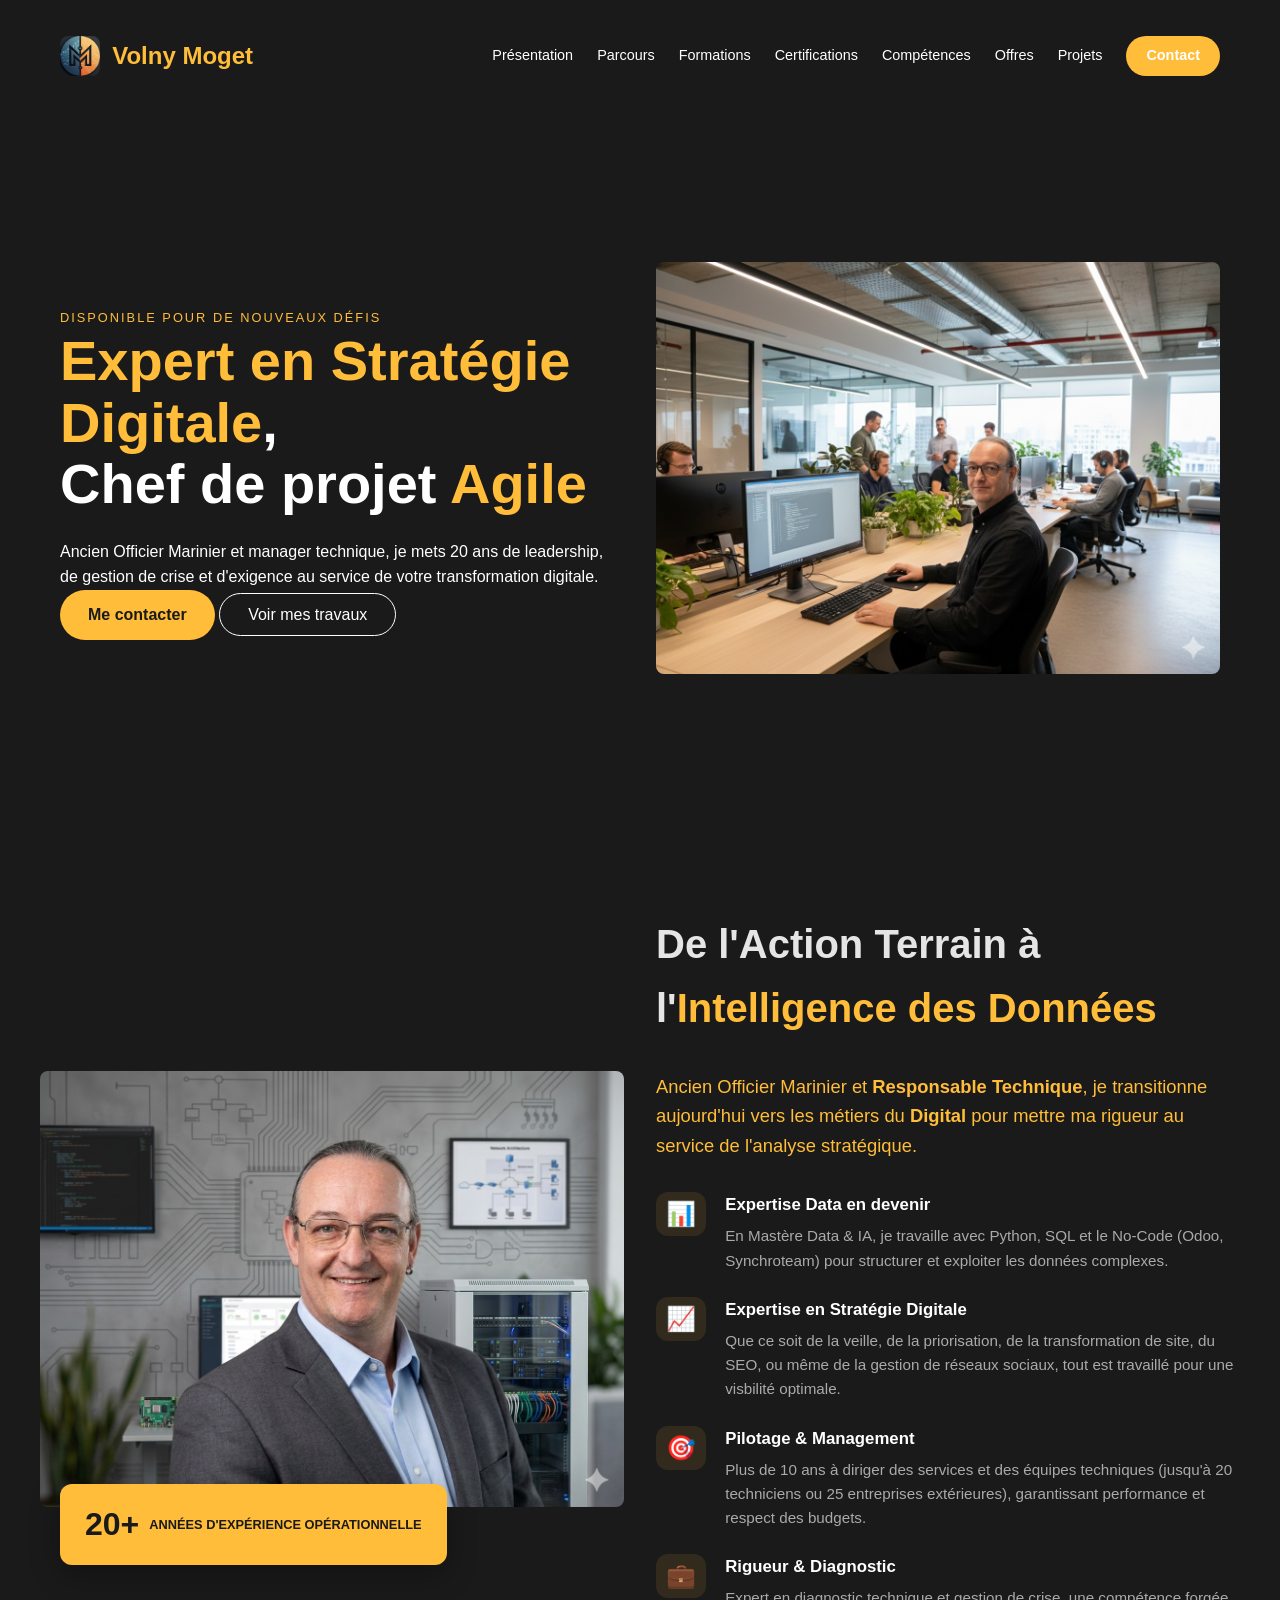
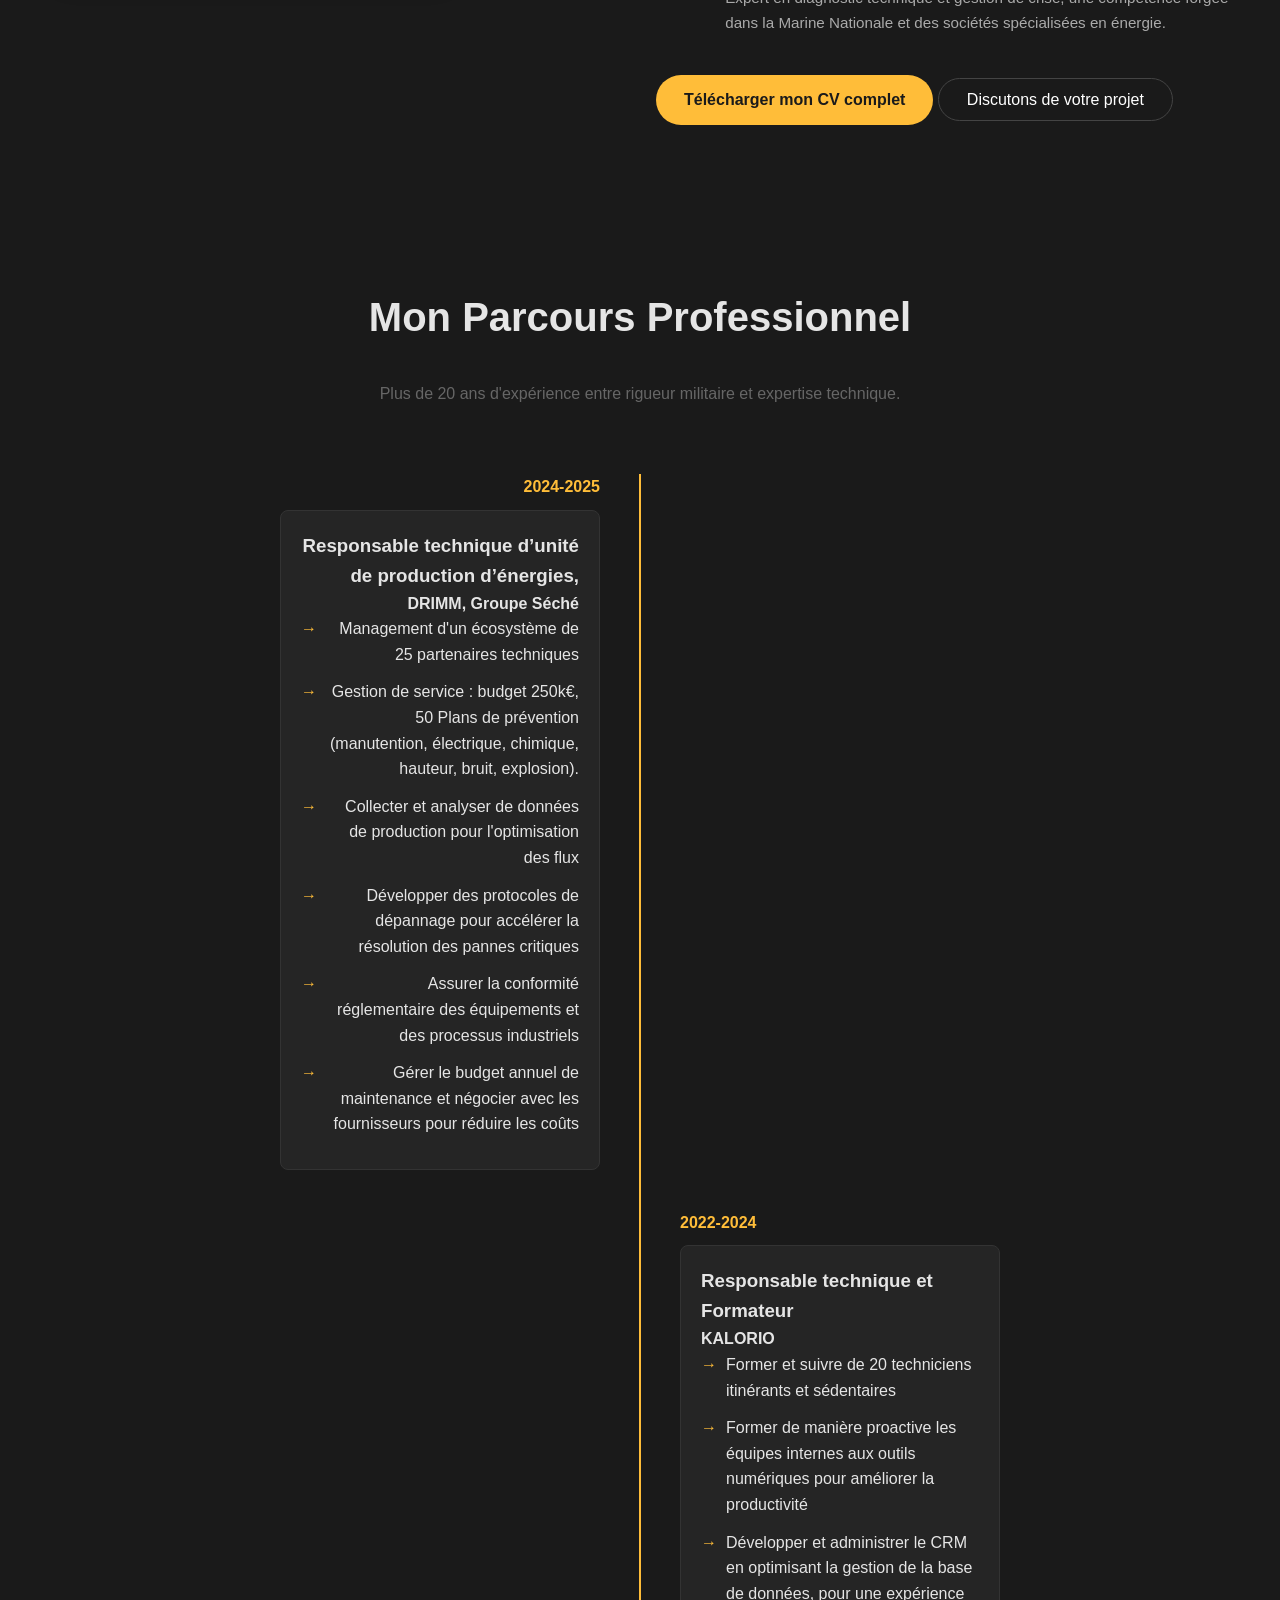
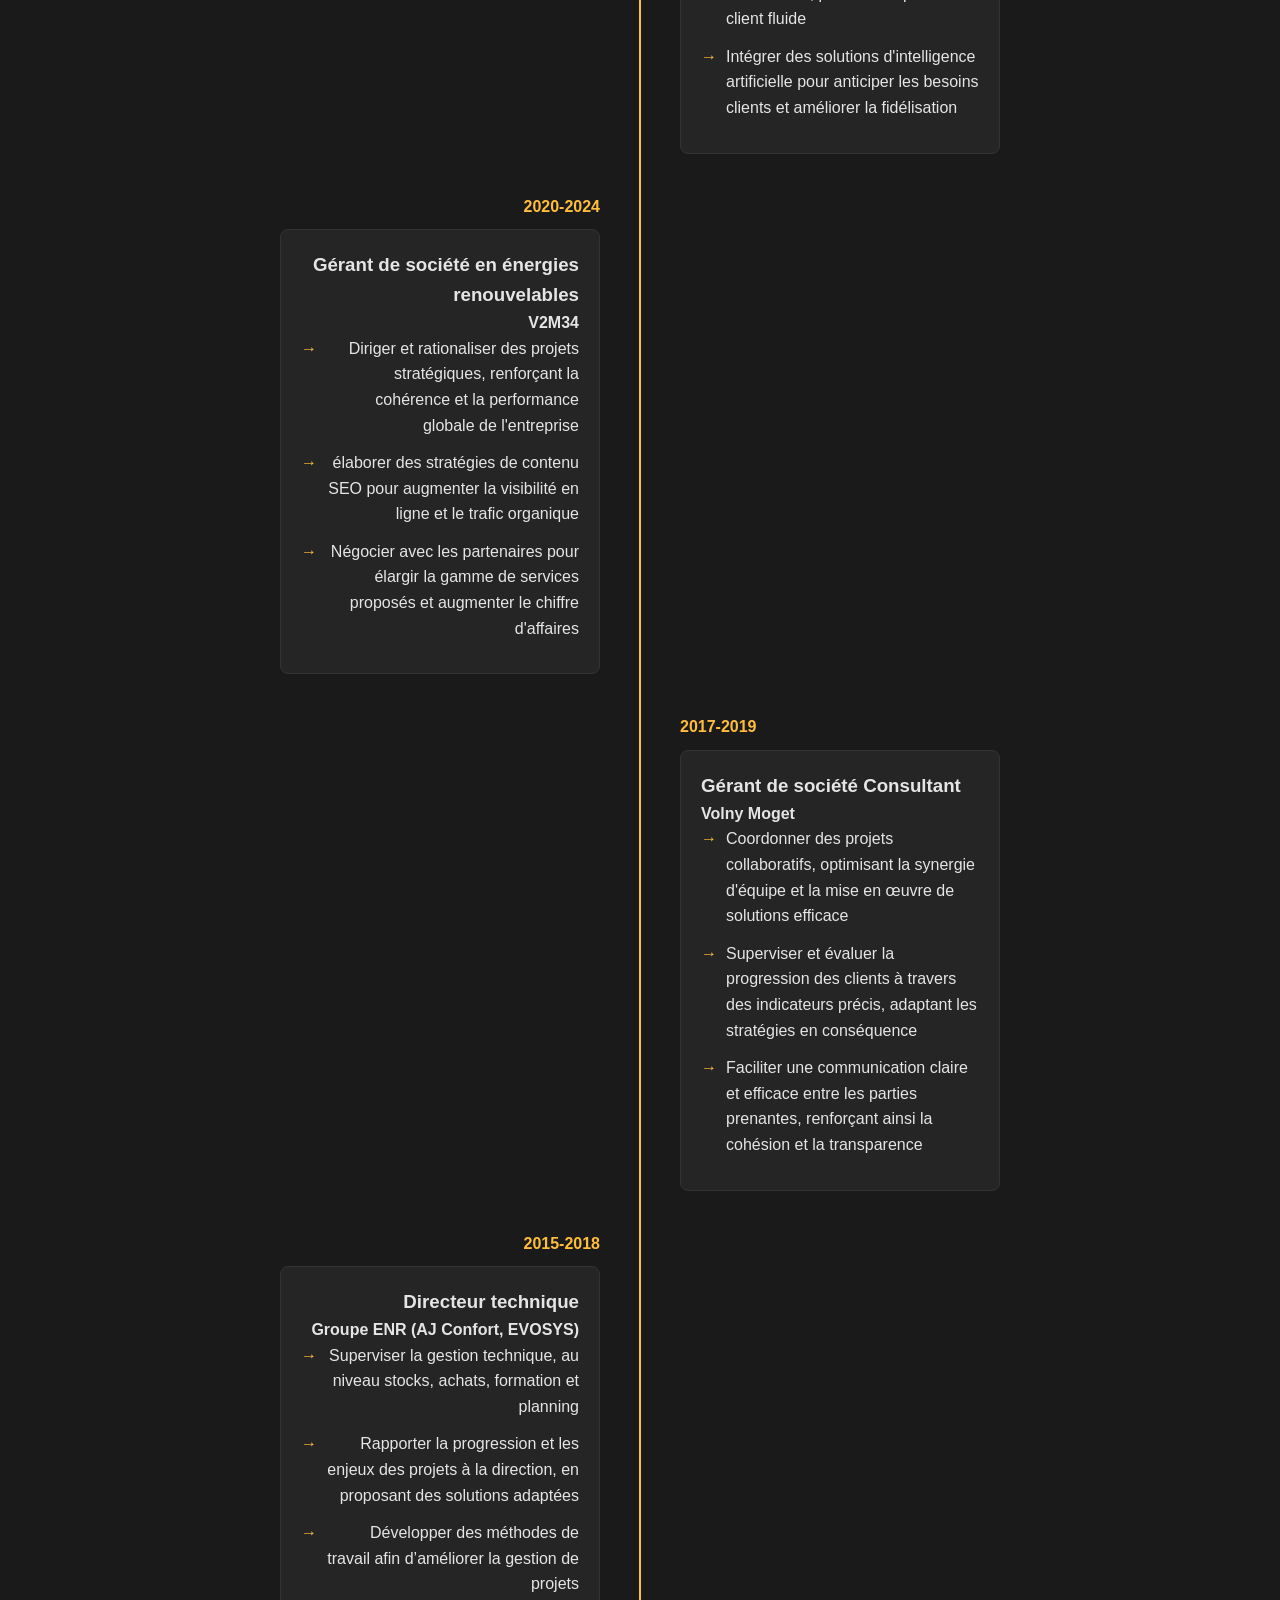
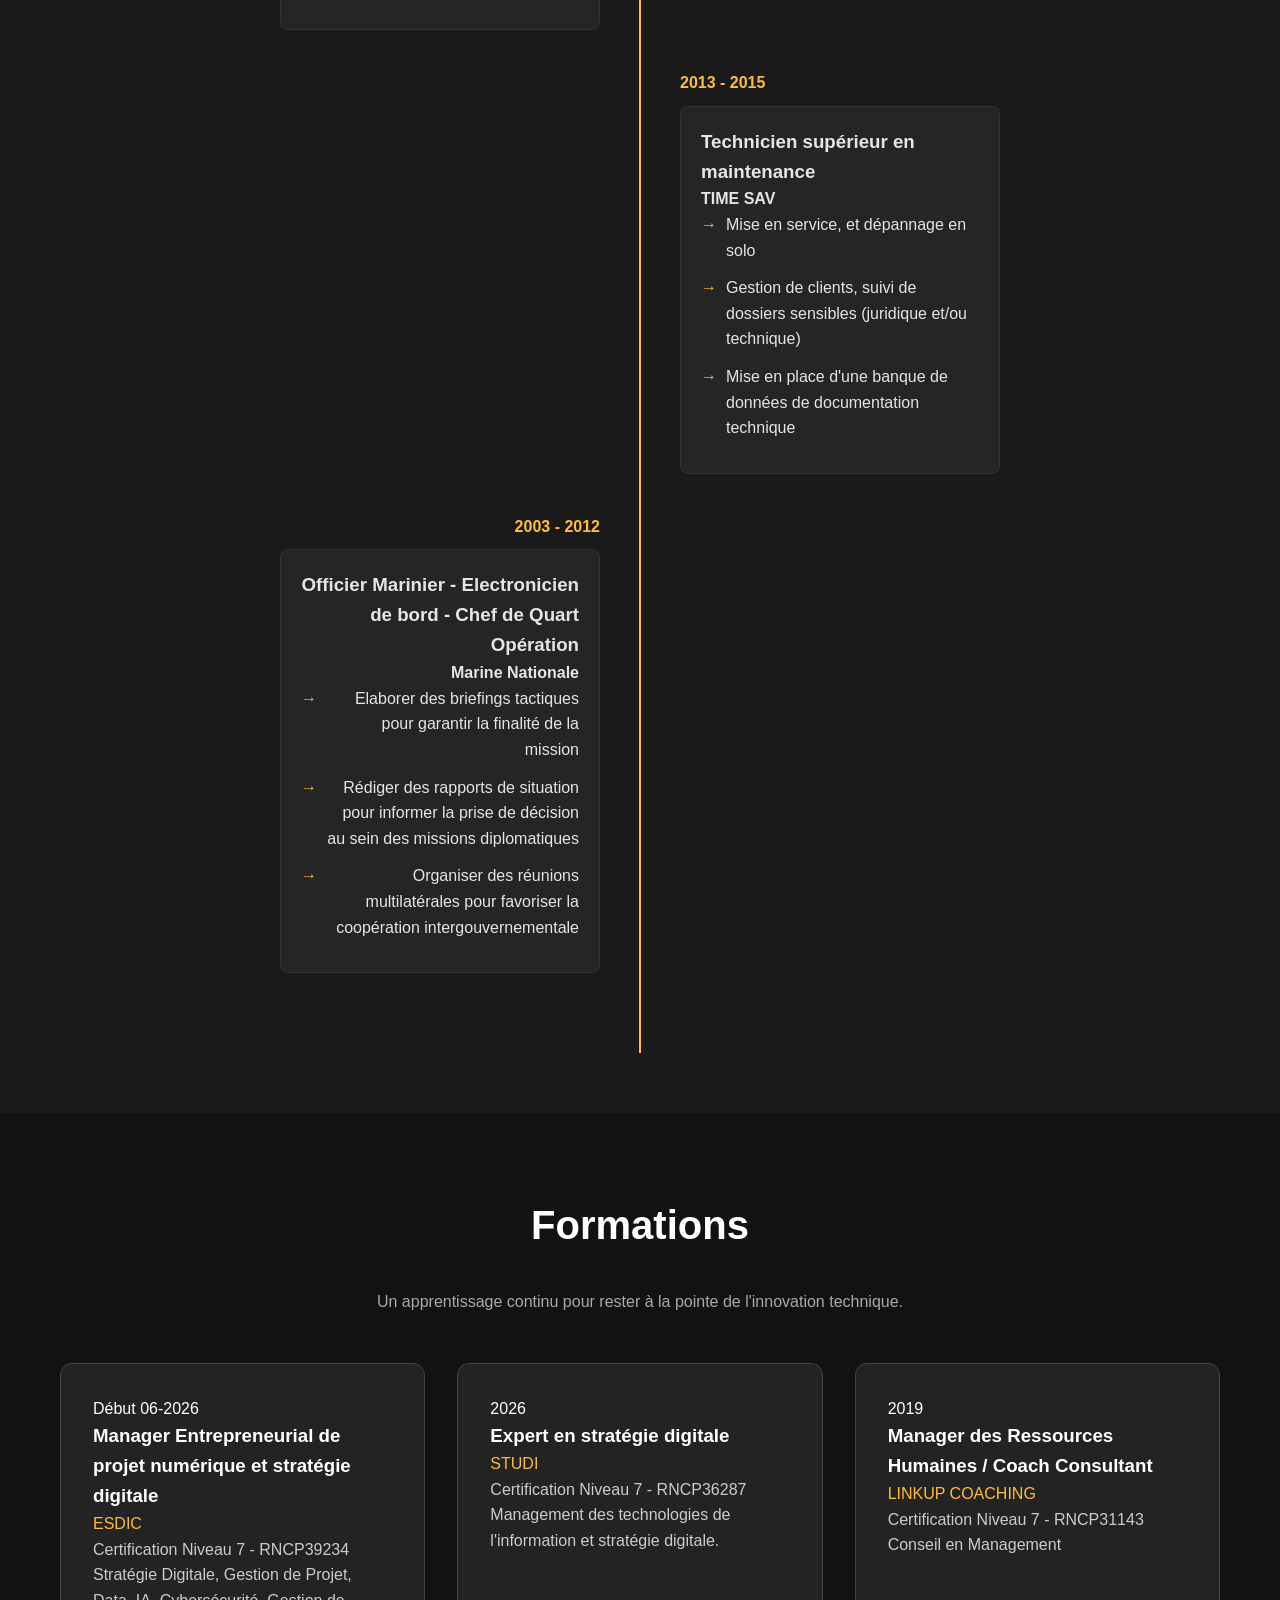
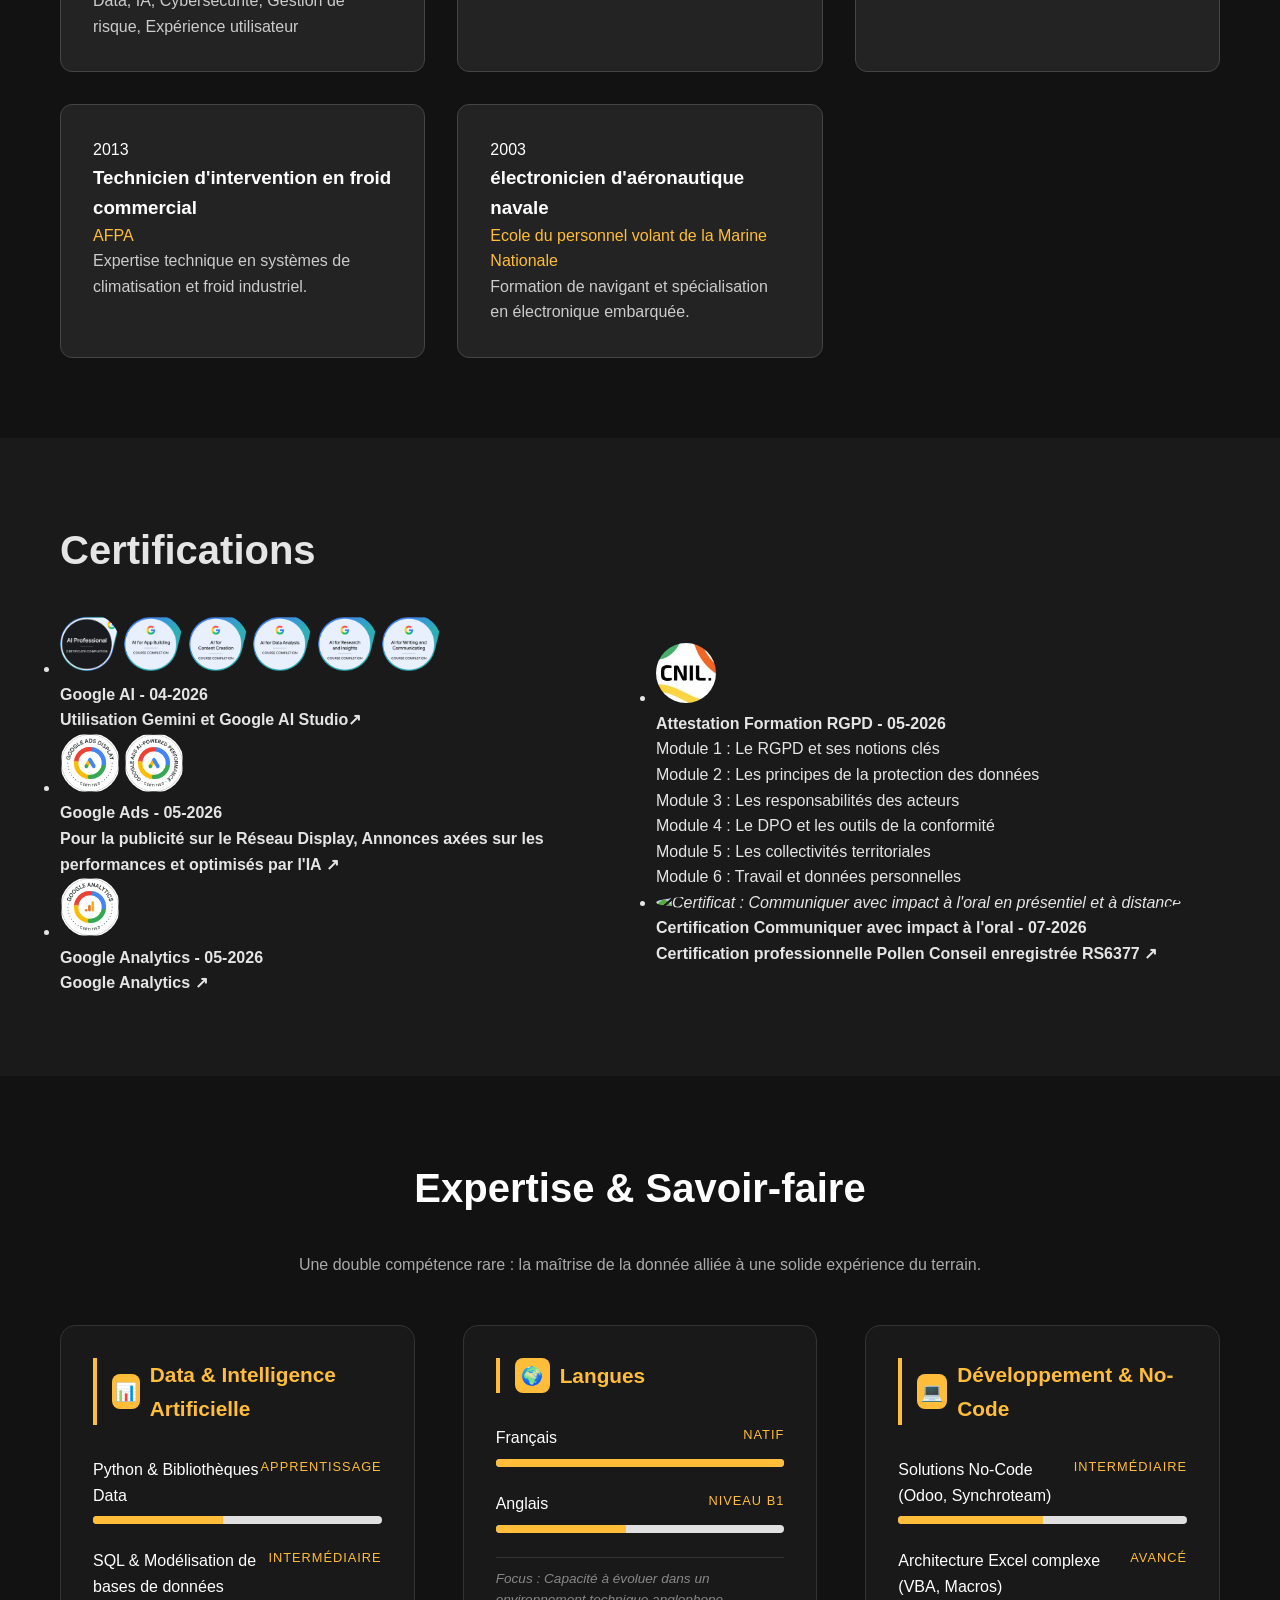
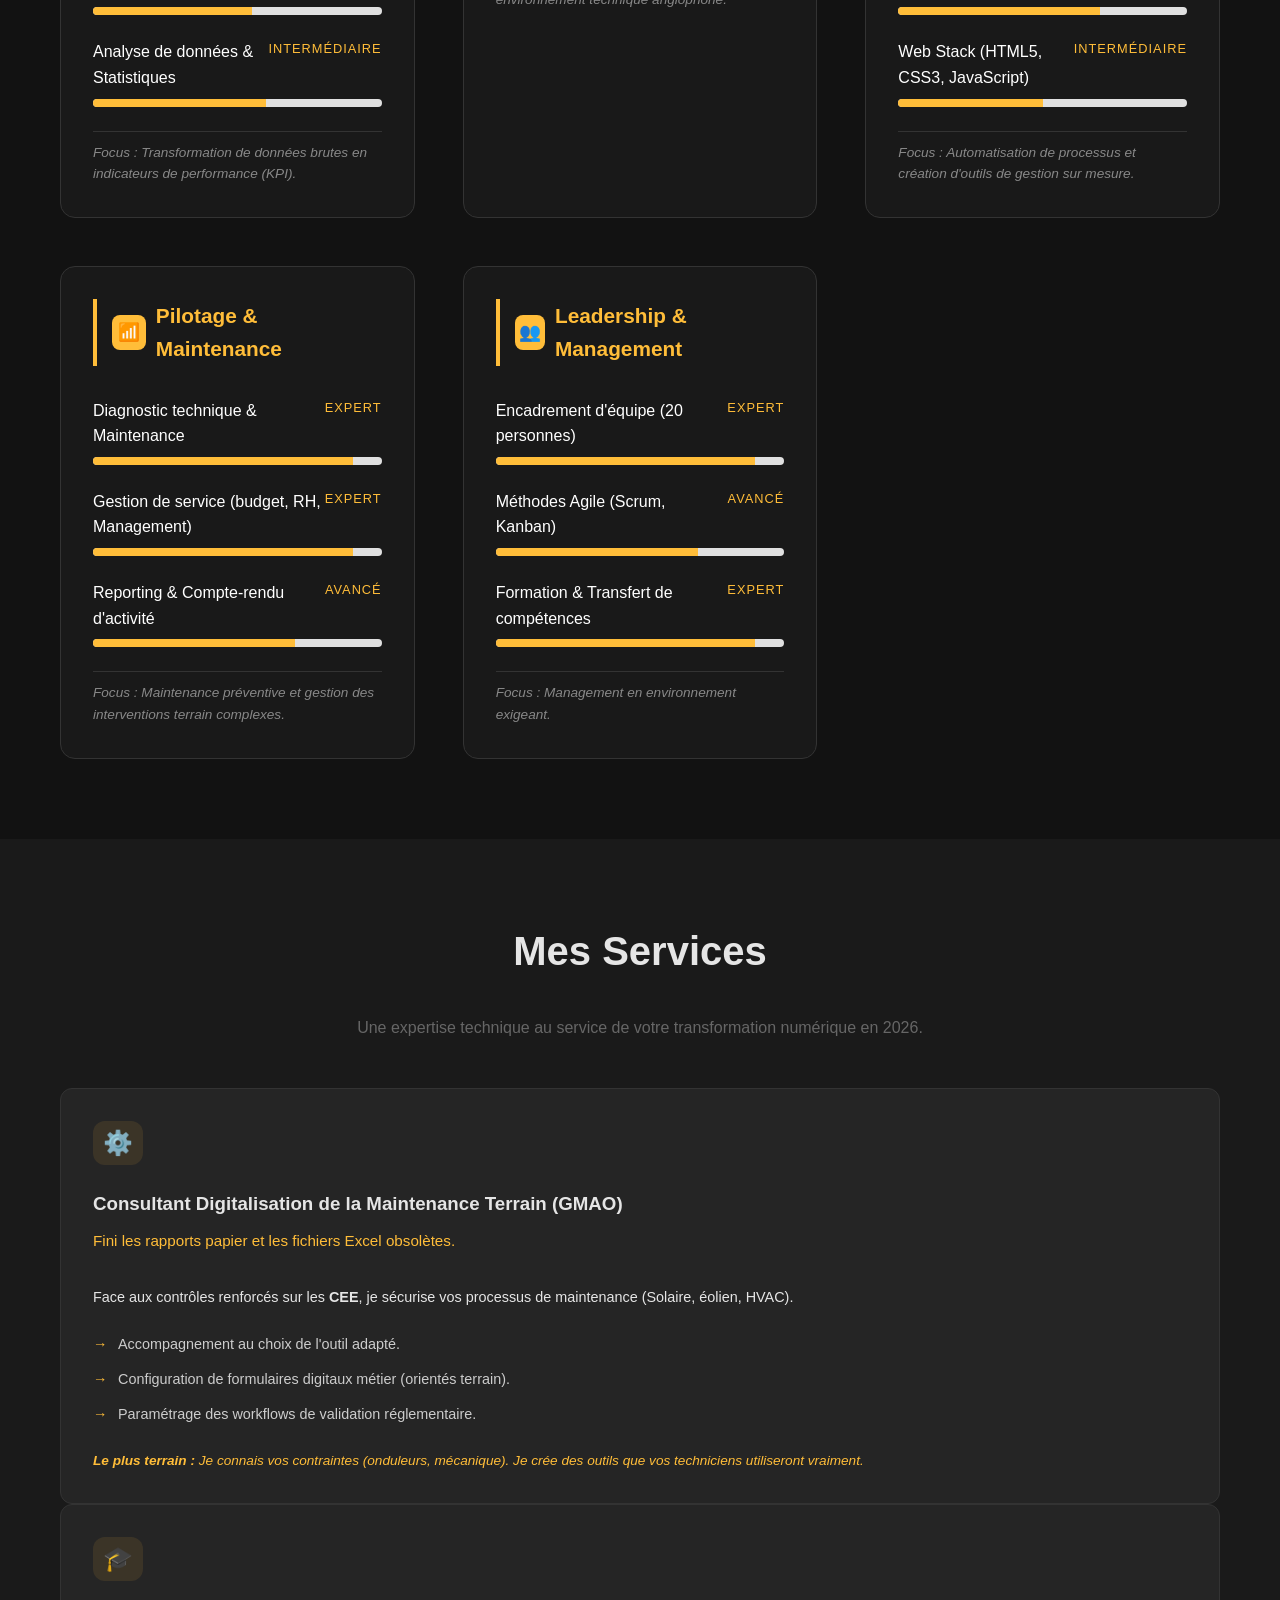
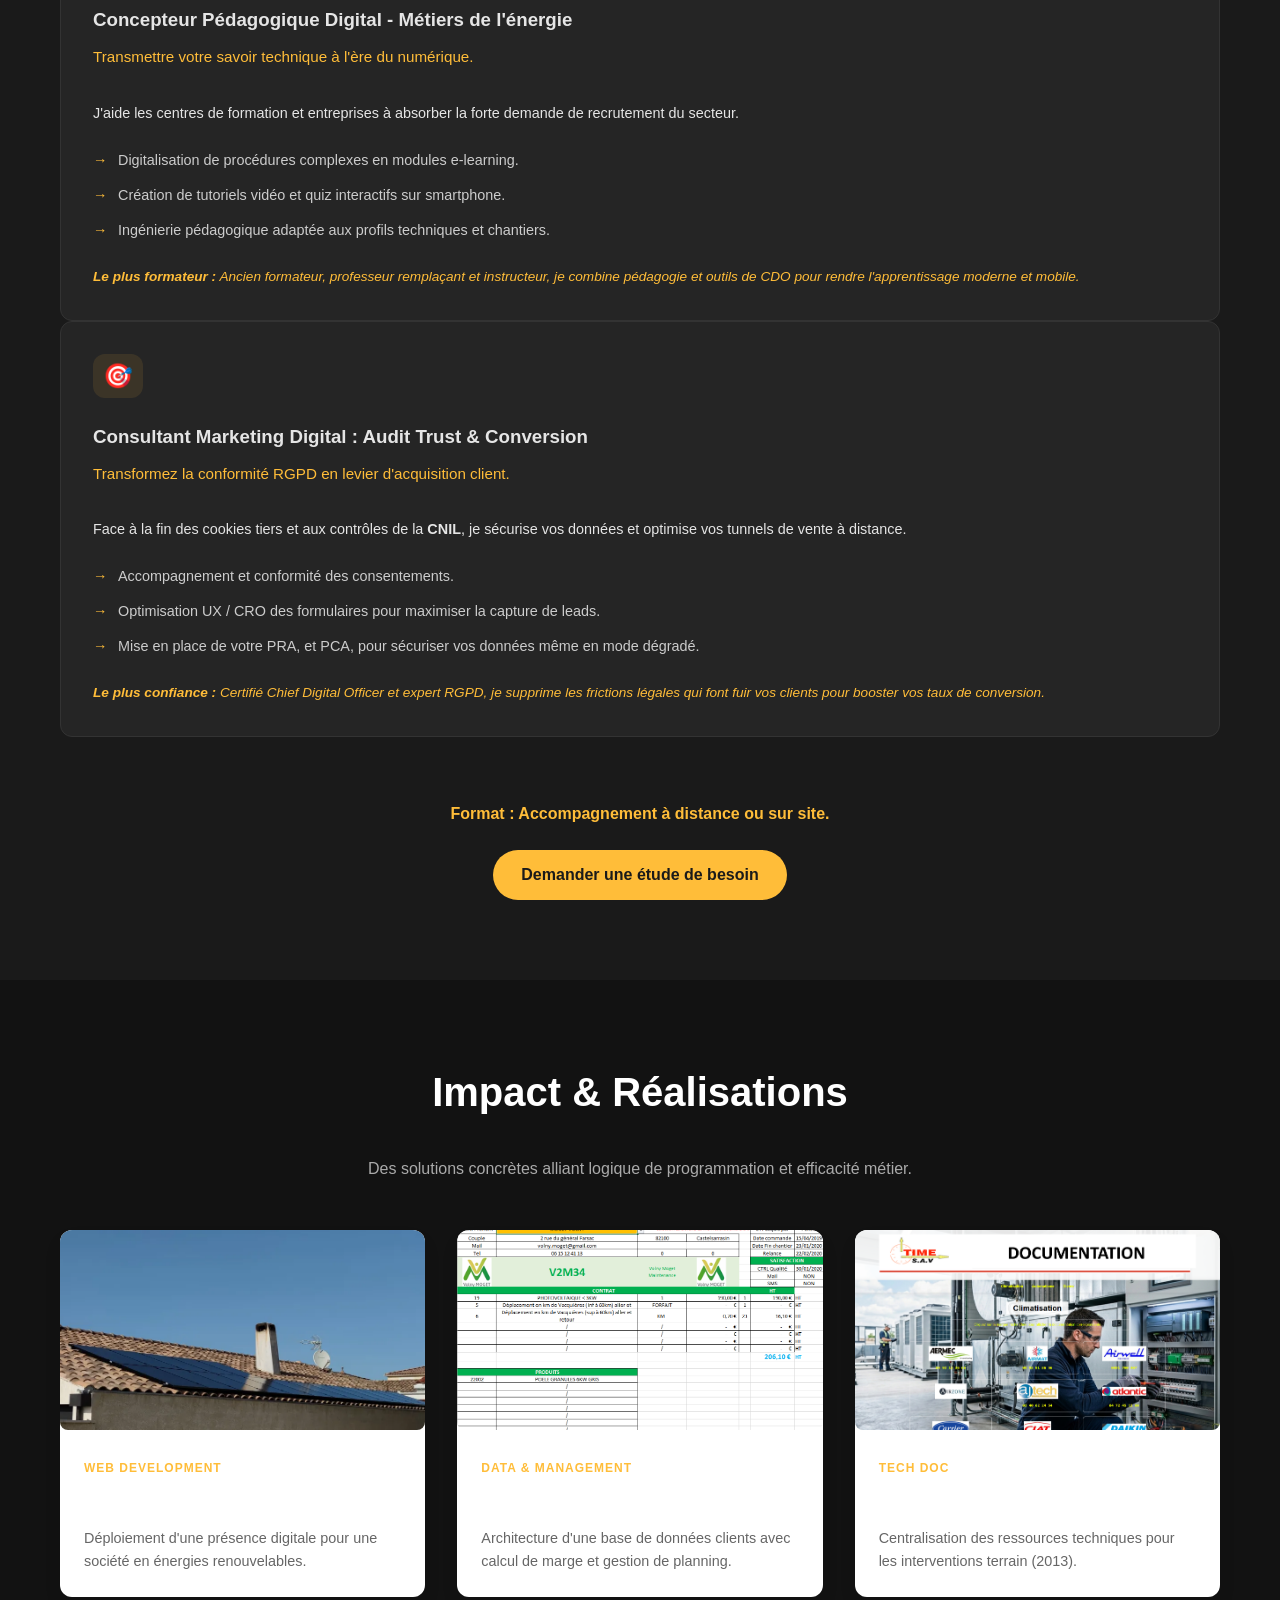
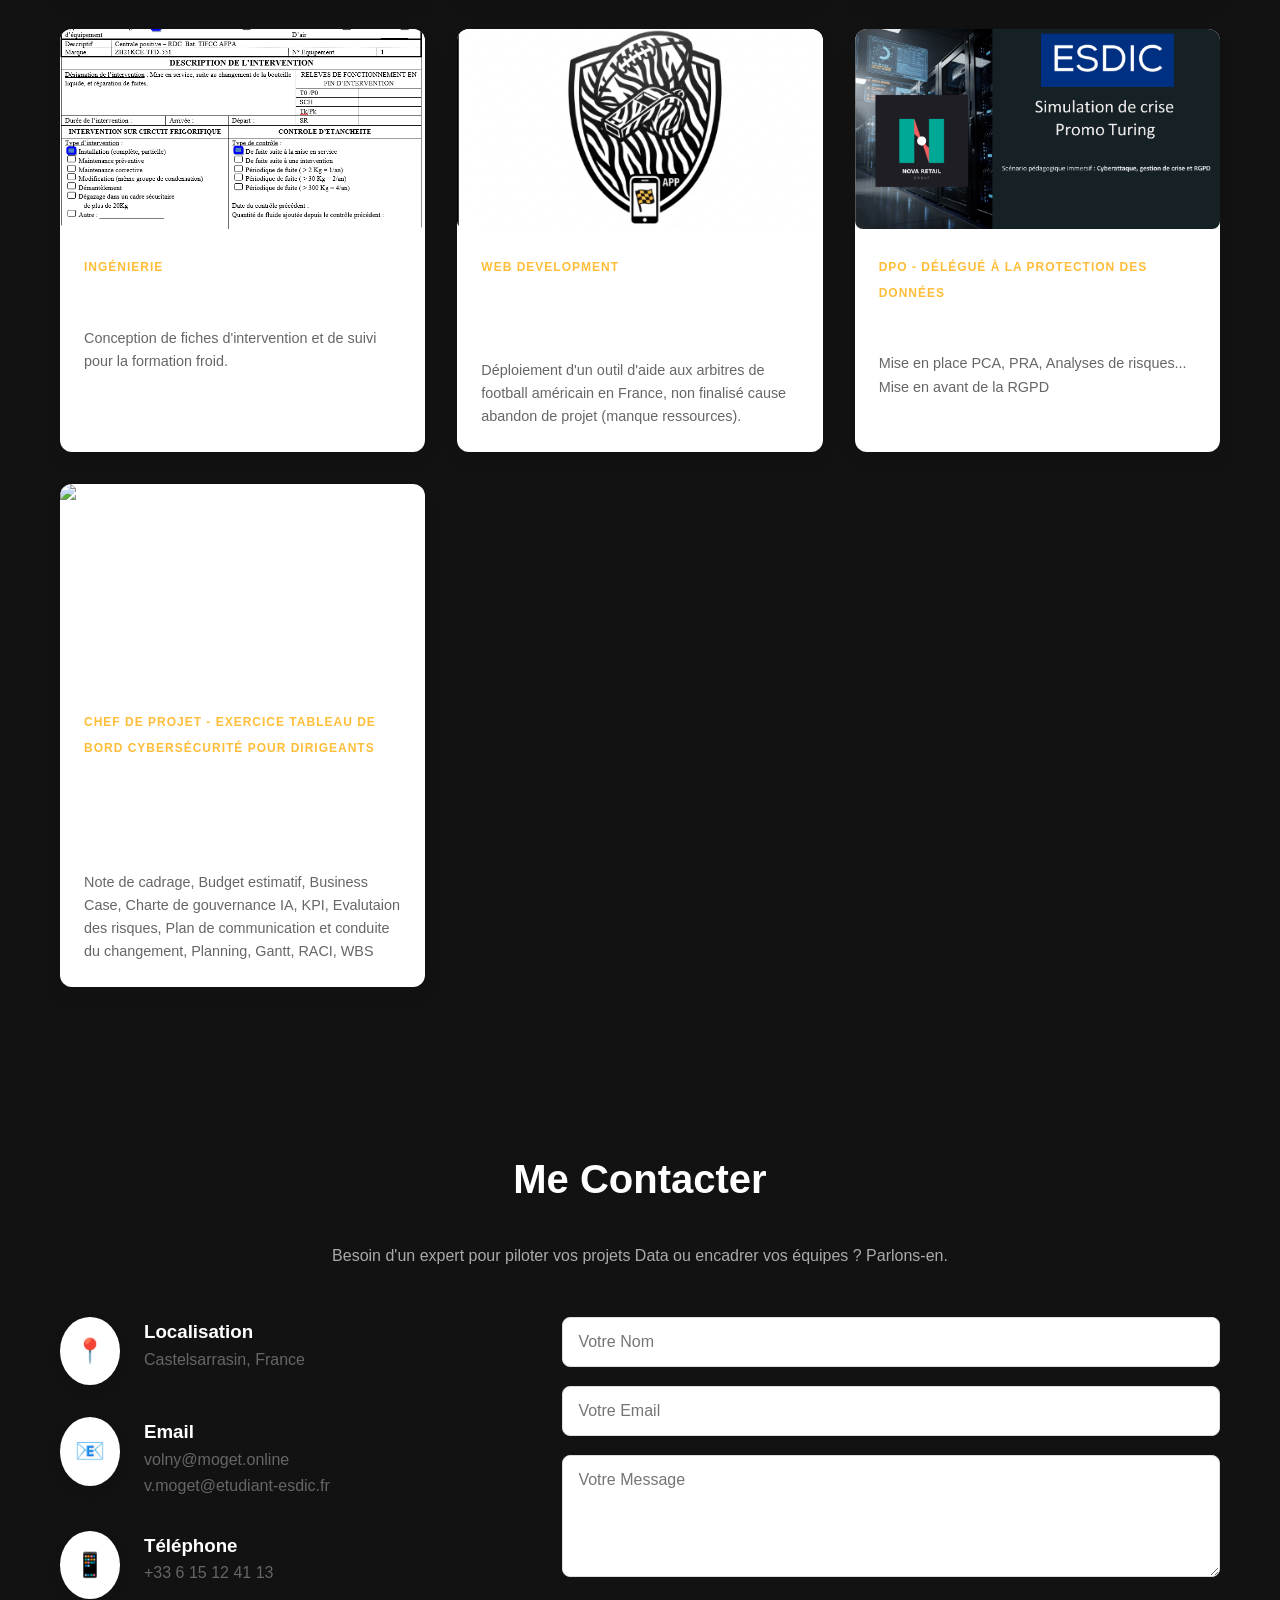
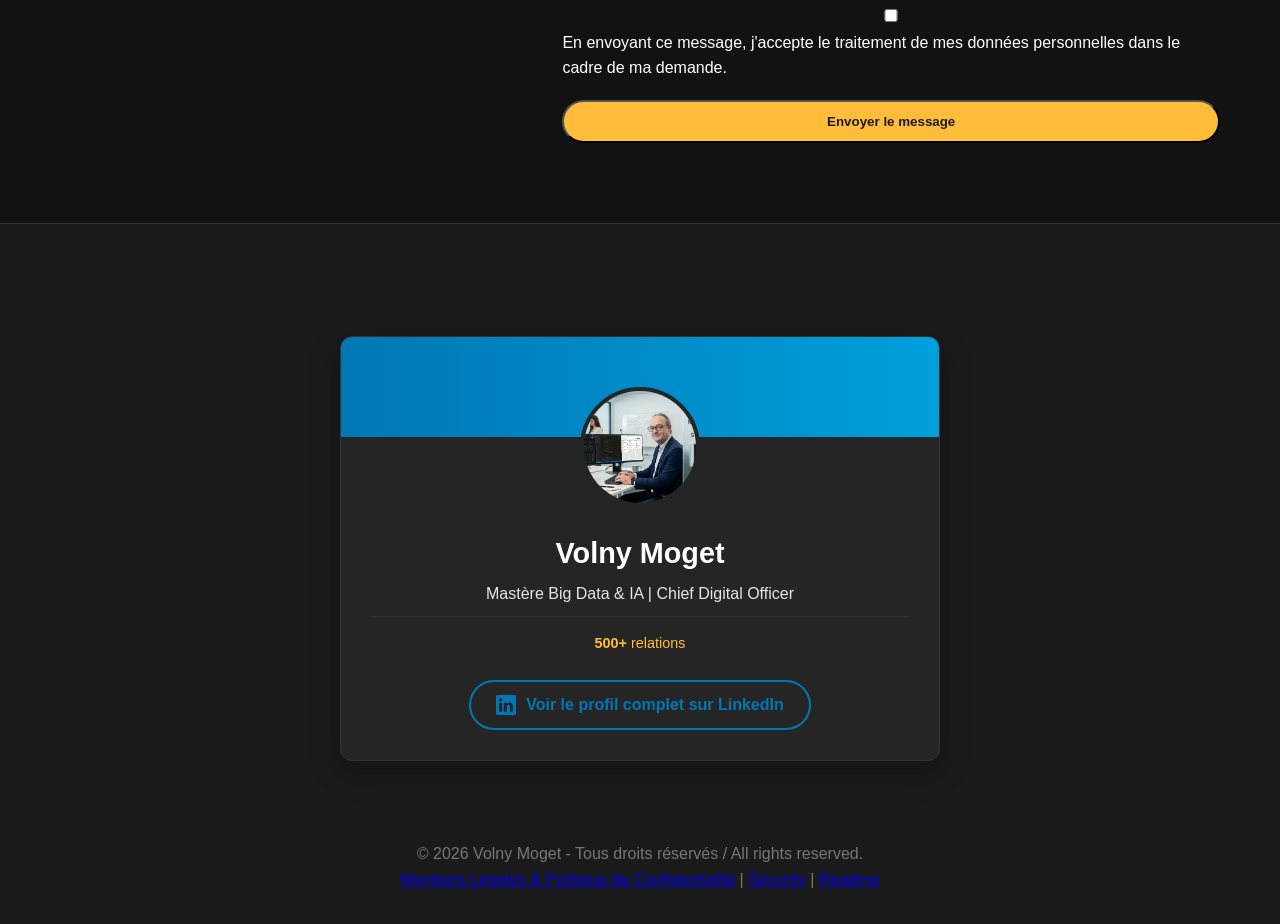
==== commit 3513c856: "Ajouts certification et projet Ajout :  - Certification Communiquer,  - Projet : Gestion de projet" ====
--- a/index.html
+++ b/index.html
@@ -323,26 +323,17 @@
                         </div>
                     </li>
                     <li>
-                        <i class="icon">&#127774;</i>
+                        <i class="icon">
+                            <img src="https://app.procertif.com/parchment/2607VOLMOG338/png" alt="Certificat : Communiquer avec impact à l'oral en présentiel et à distance" style="width: 60px; height: auto; border-radius: 50%;" />
+                        </i>
                         <div>
-                            <h4>QUALI PV</h4>
-                            <p>Certifications BAT et ELEC pour les installations photovoltaïques.</p>
+                            <h4>Certification Communiquer avec impact à l'oral - 07-2026</h4>
+                            <a href="https://app.procertif.com/parchment/2607VOLMOG338/check" target="_blank" rel="noopener noreferrer" style="text-decoration: none; color: inherit; font-weight: bold;"> 
+                                Certification professionnelle Pollen Conseil enregistrée RS6377 ↗
+                            </a>
                         </div>
                     </li>
-                    <li>
-                        <i class="icon">&#128272;</i>
-                        <div>
-                            <h4>Cybersécurité & Accès</h4>
-                            <p>Parcours complet interne Groupe Séché : Gérer et sécuriser ses accès, reconnaître le phishing.</p>
-                        </div>
-                    </li>
-                    <li>
-                        <i class="icon">&#128101;</i>
-                        <div>
-                            <h4>Microsoft Teams</h4>
-                            <p>Formation vidéo interne Groupe Séché : Utilisation collaborative sur Mobile.</p>
-                        </div>
-                    </li>
+                    
                 </ul>
             </div>
     </div>
@@ -449,7 +440,7 @@
                 <p style="font-size: 0.9rem; margin-bottom: 1.5rem;">Face aux contrôles renforcés sur les <strong>CEE</strong>, je sécurise vos processus de maintenance (Solaire, éolien, HVAC).</p>
                 
                 <ul class="resume-list" style="color: #ccc; font-size: 0.9rem; margin-bottom: 1.5rem;">
-                    <li>Audit et choix de l'outil adapté (AQ Manager, Twimm, Ermeo).</li>
+                    <li>Accompagnement au choix de l'outil adapté.</li>
                     <li>Configuration de formulaires digitaux métier (orientés terrain).</li>
                     <li>Paramétrage des workflows de validation réglementaire.</li>
                 </ul>
@@ -485,9 +476,9 @@
             <p style="font-size: 0.9rem; margin-bottom: 1.5rem;">Face à la fin des cookies tiers et aux contrôles de la <strong>CNIL</strong>, je sécurise vos données et optimise vos tunnels de vente à distance.</p>
             
             <ul class="resume-list" style="color: #ccc; font-size: 0.9rem; margin-bottom: 1.5rem;">
-                <li>Audit technique du tracking (GA4, Pixels) et conformité des consentements.</li>
+                <li>Accompagnement et conformité des consentements.</li>
                 <li>Optimisation UX / CRO des formulaires pour maximiser la capture de leads.</li>
-                <li>Nettoyage et structuration de bases de données marketing (First-Party Data).</li>
+                <li>Mise en place de votre PRA, et PCA, pour sécuriser vos données même en mode dégradé.</li>
             </ul>
             
             <div class="highlight" style="font-size: 0.85rem; font-style: italic;">
@@ -575,7 +566,7 @@
                 <div class="project-info">
                     <span class="project-tag">Web Development</span>
                     <h3>Création complète page web mobile et de son application</h3>
-                    <p>Déploiement d'un outil d'aide aux arbitres de football américain en France.</p>
+                    <p>Déploiement d'un outil d'aide aux arbitres de football américain en France, non finalisé cause abandon de projet (manque ressources).</p>
                 </div>
             </article>
             <article class="project-card">
@@ -591,6 +582,25 @@
                     <h3>Simulation Situation de Crise</h3>
                     <p>Mise en place PCA, PRA, Analyses de risques...</p>
                     <p>Mise en avant de la RGPD</p>
+                </div>
+            </article>
+            <article class="project-card">
+                <div class="project-image">
+                    <img src="images/Gestion-de-projet.png" alt="Gestion de Projet">
+                    <div class="project-overlay">
+                        <a href="assets/Projet1/Soutenance.pptx" download class="btn-view">Soutenance</a>
+                        <a href="assets/Projet1/Note_de_cadrage_Cyber_Dashboard_LogiSafe.docx" download class="btn-view">Note de cadrage</a>
+                        <a href="assets/Projet1/Charte de Gouvernance IA - Centralisation Securisee Multi-sites.docx" download class="btn-view">Charte de gouvernance IA</a>
+                        <a href="assets/Projet1/les KPI.docx" download class="btn-view">Les KPI</a>
+                    </div>
+                </div>
+                <div class="project-info">
+                    <span class="project-tag">Chef de projet - Exercice Tableau de Bord Cybersécurité pour Dirigeants</span>
+                    <h3>Projet de Pilotage Stratégique – LogiSafe International (société fictive)</h3>
+                    <p>Note de cadrage, Budget estimatif, Business Case, Charte de gouvernance IA, KPI, 
+                        Evalutaion des risques, Plan de communication et conduite du changement, Planning, Gantt, RACI, WBS
+                    </p>
+                    
                 </div>
             </article>
             </div>
